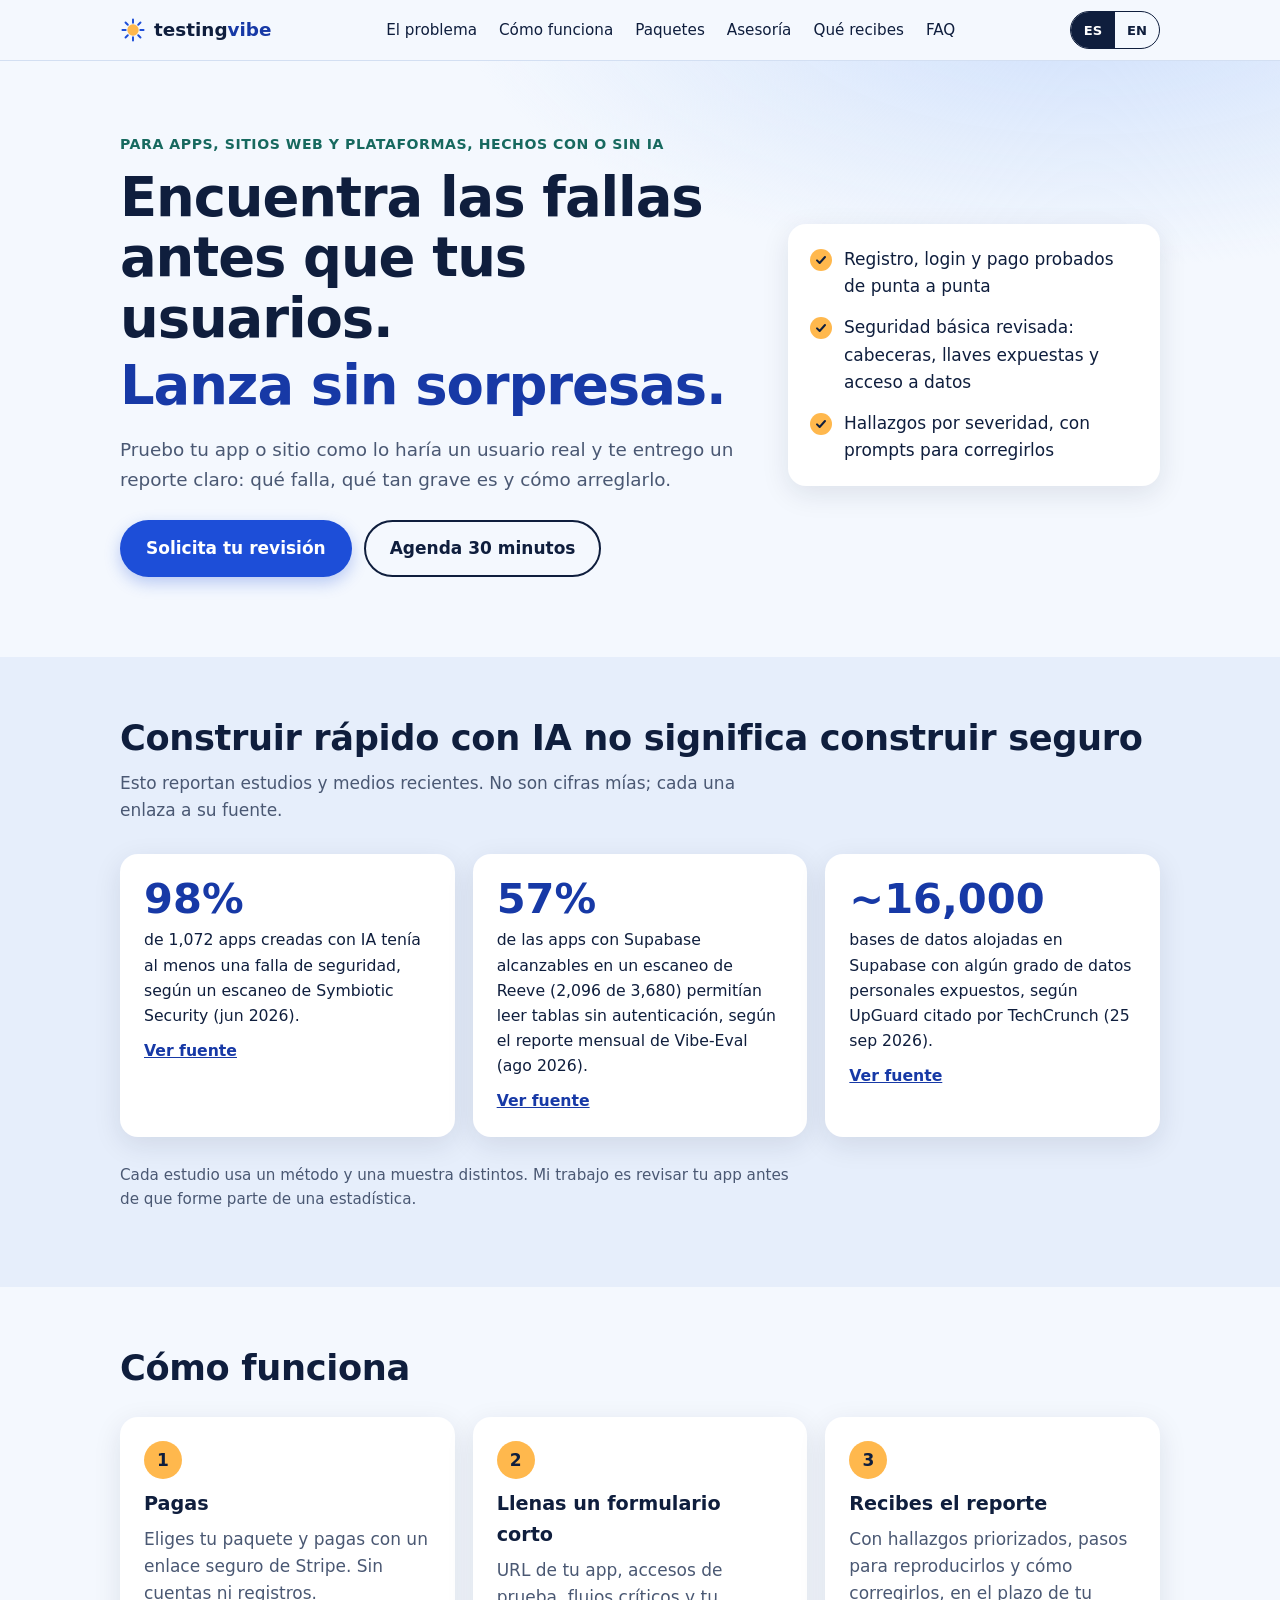
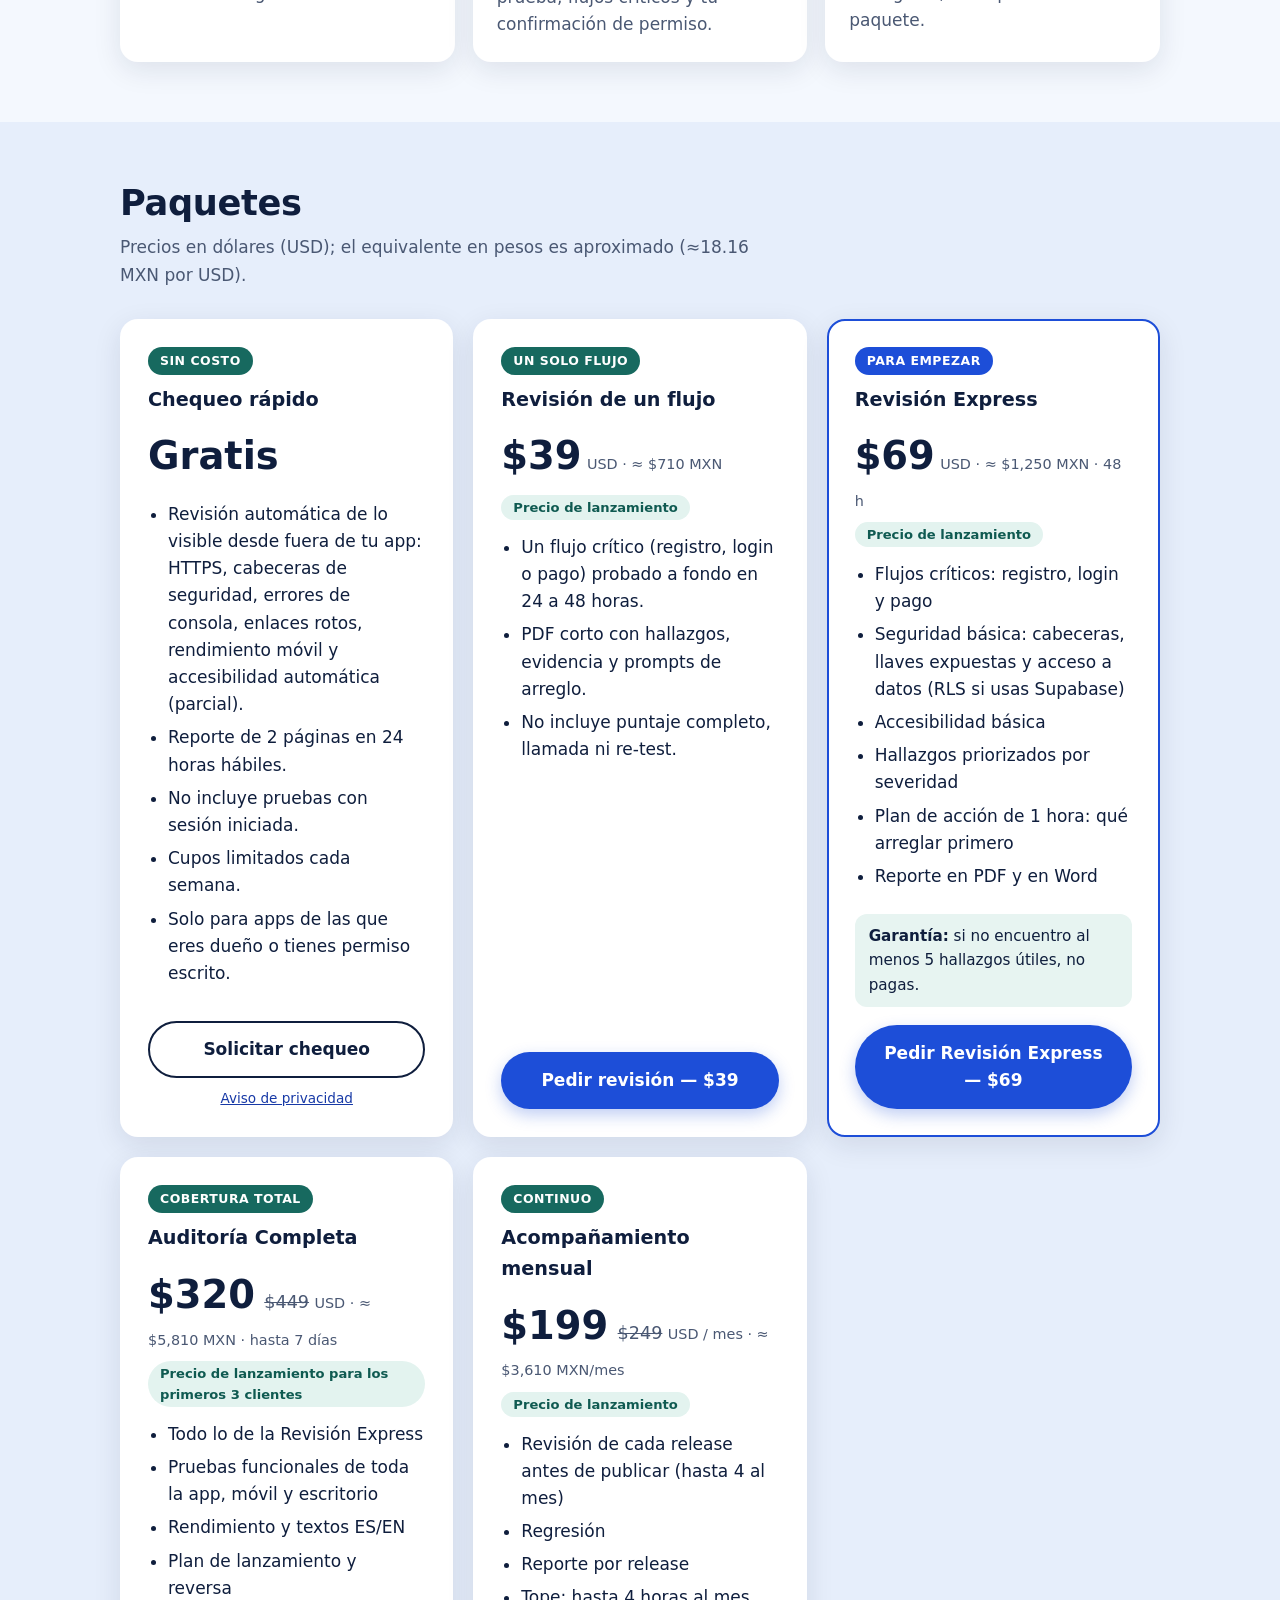
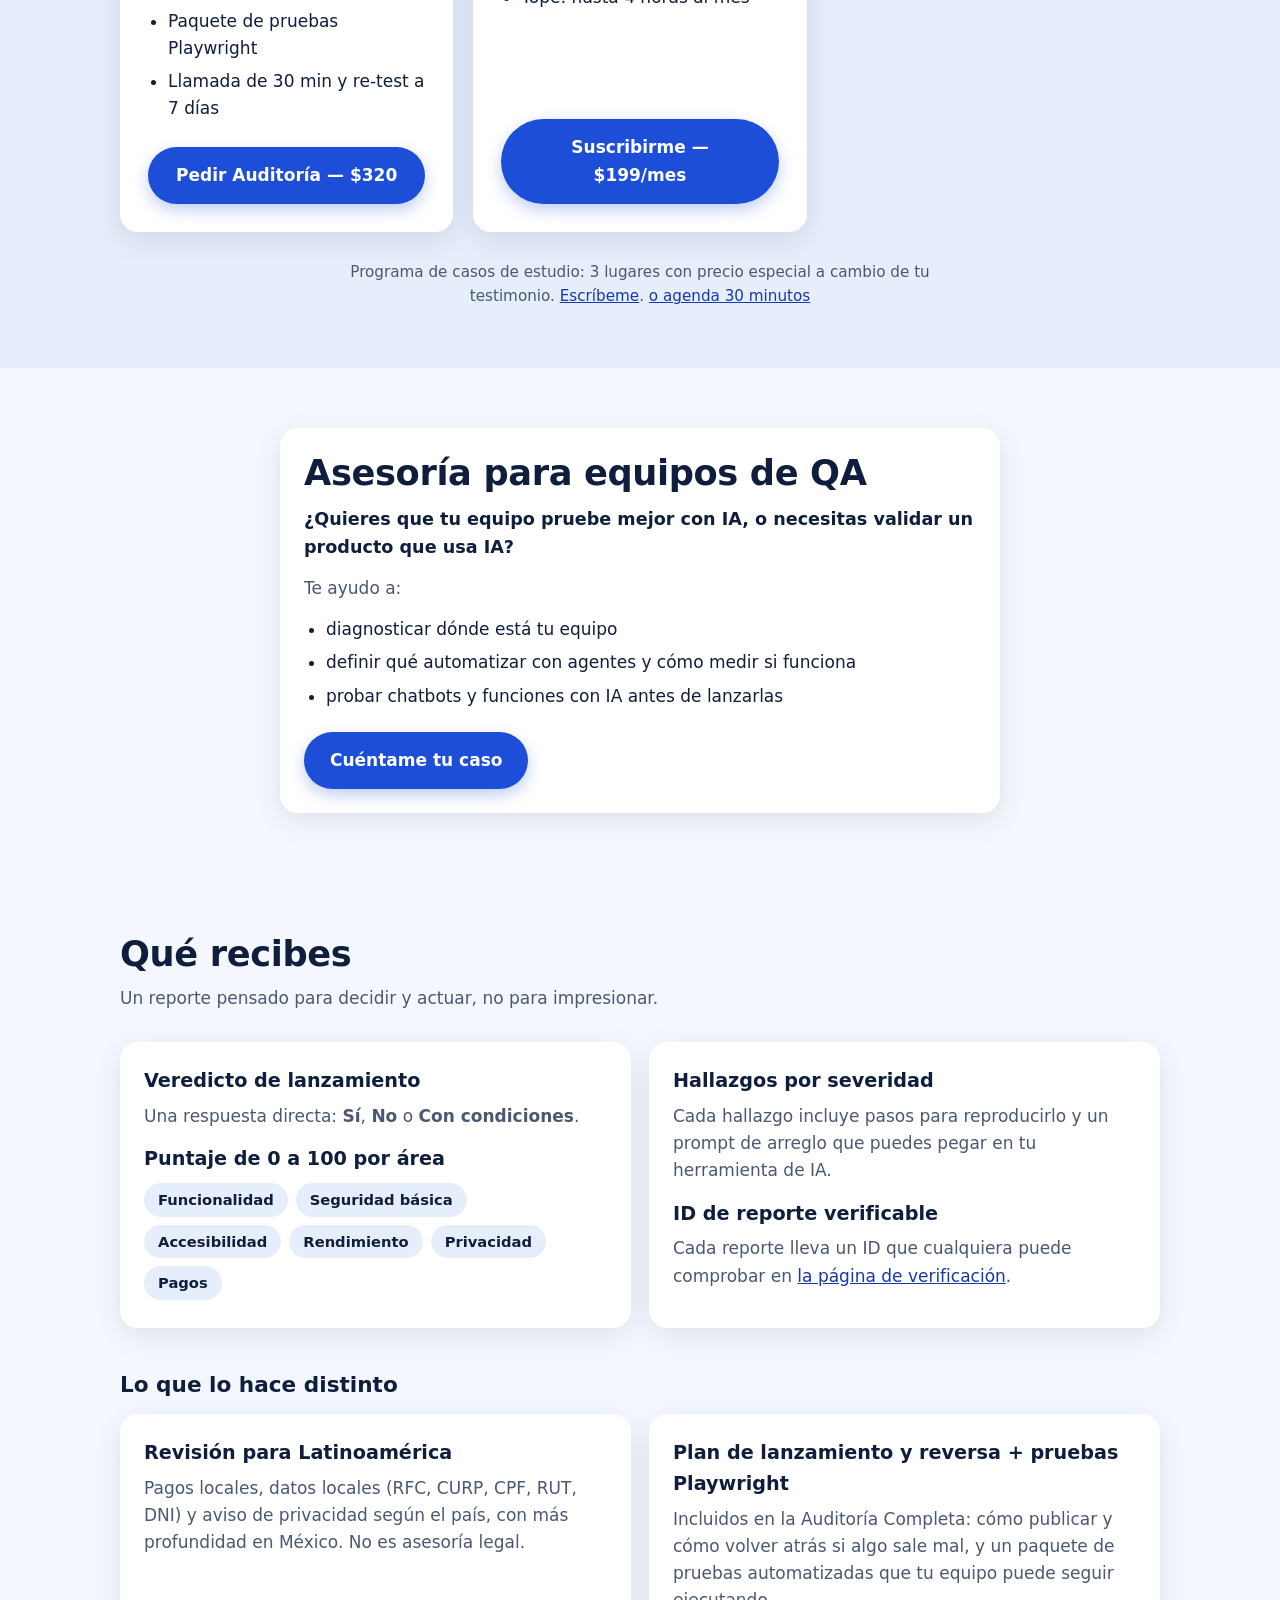
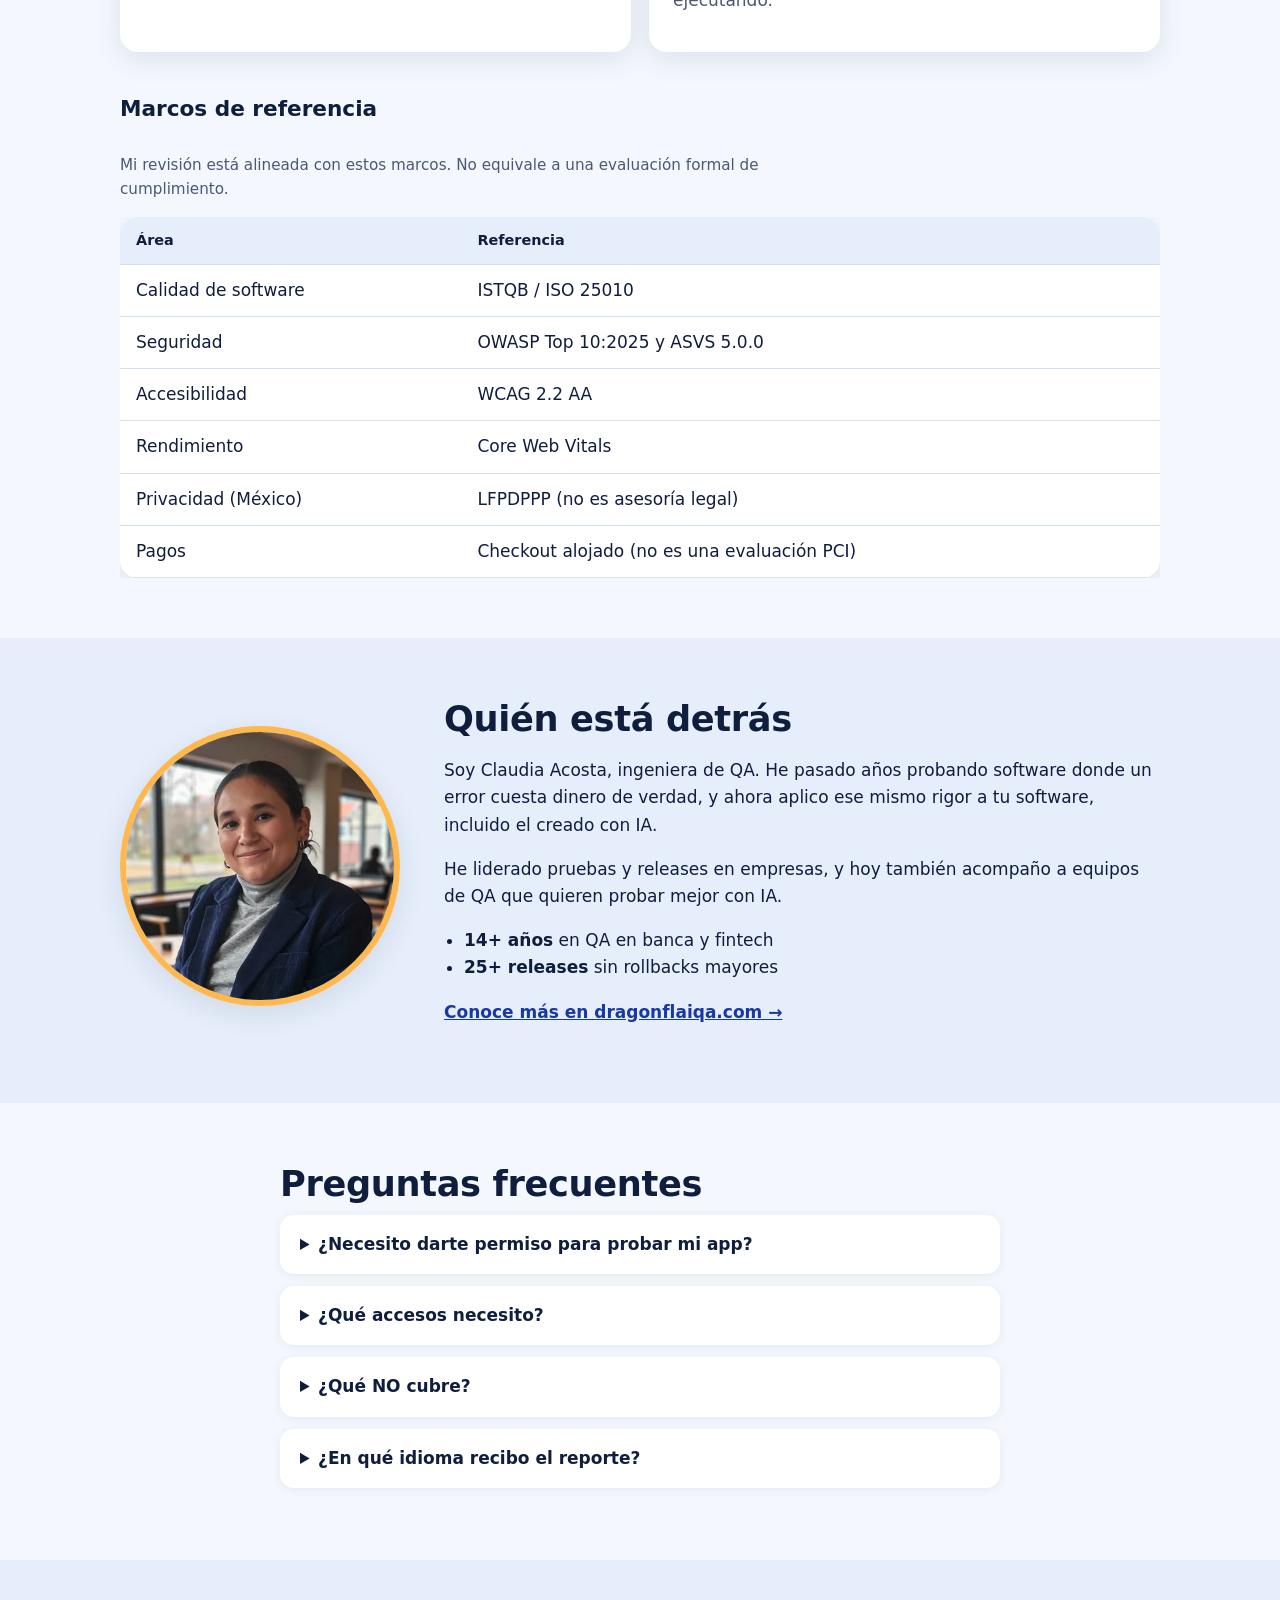
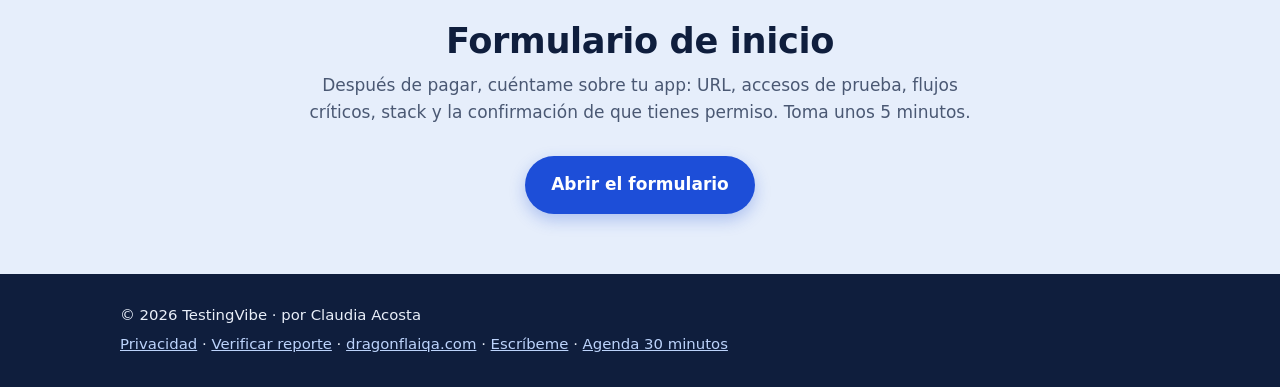
==== index.html @ 7bbcdf00 "Portada: nuevo título, segunda línea y descripción (ES/EN) Co-Authored-By: Claude Sonnet 5.5 <norepl" ====
<!doctype html>
<html lang="es">
<head>
<meta charset="utf-8">
<meta name="viewport" content="width=device-width, initial-scale=1">
<title data-i18n="meta.title">TestingVibe — QA con rigor bancario para tu software</title>
<meta name="description" content="Pruebas y aseguramiento de calidad para software moderno, con rigor de banca. Revisión de QA para apps, sitios web y plataformas, con o sin IA." data-i18n-attr="content:meta.desc">
<link rel="canonical" href="https://testingvibe.com/">
<meta name="theme-color" content="#f4f8fe">
<link rel="icon" href="/favicon.svg" type="image/svg+xml">

<meta property="og:type" content="website">
<meta property="og:site_name" content="TestingVibe">
<meta property="og:url" content="https://testingvibe.com/">
<meta property="og:title" content="TestingVibe — QA con rigor bancario para tu software" data-i18n-attr="content:meta.title">
<meta property="og:description" content="Pruebas y aseguramiento de calidad para software moderno, con rigor de banca. Lanza con confianza." data-i18n-attr="content:meta.ogdesc">
<meta property="og:image" content="https://testingvibe.com/img/og-image.png">
<meta property="og:image:width" content="1200">
<meta property="og:image:height" content="630">
<meta property="og:locale" content="es_MX">
<meta property="og:locale:alternate" content="en_US">
<meta name="twitter:card" content="summary_large_image">
<meta name="twitter:image" content="https://testingvibe.com/img/og-image.png">

<script type="application/ld+json">
{
  "@context": "https://schema.org",
  "@type": "ProfessionalService",
  "name": "TestingVibe",
  "url": "https://testingvibe.com/",
  "description": "Pruebas y aseguramiento de calidad para software moderno, con rigor de banca: revisión de apps, sitios web y plataformas, incluidas las creadas con IA (Lovable, Bolt, Cursor + Supabase), con flujos críticos, seguridad básica, accesibilidad, rendimiento y hallazgos priorizados, y asesoría para equipos de QA.",
  "image": "https://testingvibe.com/img/og-image.png",
  "areaServed": "Latin America",
  "availableLanguage": ["es", "en"],
  "priceRange": "$39-$320",
  "founder": {
    "@type": "Person",
    "name": "Claudia Acosta",
    "jobTitle": "QA Engineer",
    "url": "https://dragonflaiqa.com"
  },
  "email": "contacto@testingvibe.com",
  "sameAs": ["https://dragonflaiqa.com"]
}
</script>

<link rel="stylesheet" href="/css/styles.css">
<script src="/js/config.js"></script>
<script src="/js/links.js"></script>
</head>
<body>
<a class="skip" href="#main" data-i18n="a11y.skip">Saltar al contenido</a>

<header class="site-header">
  <div class="wrap bar">
    <a class="logo" href="/" aria-label="TestingVibe">
      <svg width="26" height="26" viewBox="0 0 32 32" aria-hidden="true"><circle cx="16" cy="16" r="7" fill="#ffb84d"/><g stroke="#1d4ed8" stroke-width="2.4" stroke-linecap="round"><path d="M16 3v4M16 25v4M3 16h4M25 16h4M6.8 6.8l2.8 2.8M22.4 22.4l2.8 2.8M25.2 6.8l-2.8 2.8M9.6 22.4l-2.8 2.8"/></g></svg>
      <span>testing<b>vibe</b></span>
    </a>
    <nav class="nav" aria-label="Principal" data-i18n-attr="aria-label:nav.label">
      <a href="#problema" data-i18n="nav.problem">El problema</a>
      <a href="#como" data-i18n="nav.how">Cómo funciona</a>
      <a href="#paquetes" data-i18n="nav.pricing">Paquetes</a>
      <a href="#asesoria" data-i18n="nav.advice">Asesoría</a>
      <a href="#recibes" data-i18n="nav.receive">Qué recibes</a>
      <a href="#faq" data-i18n="nav.faq">FAQ</a>
      <!-- BLOG: fuera de la publicación (ver _borradores/). Para volver: publicar artículos reales y restaurar este enlace.
      <a href="/blog/" class="flag flag-blog" data-i18n="nav.blog">Blog</a>
      -->
    </nav>
    <div class="lang" role="group" aria-label="Idioma" data-i18n-attr="aria-label:lang.label">
      <button type="button" data-lang="es" aria-pressed="true">ES</button>
      <button type="button" data-lang="en" aria-pressed="false">EN</button>
    </div>
  </div>
</header>

<main id="main">

<!-- 1. HERO -->
<section class="hero">
  <div class="wrap hero-grid">
    <div>
      <p class="eyebrow" data-i18n="hero.eyebrow">Para apps, sitios web y plataformas, hechos con o sin IA</p>
      <h1><span data-i18n="hero.h1a">Encuentra las fallas antes que tus usuarios.</span> <em data-i18n="hero.h1b">Lanza sin sorpresas.</em></h1>
      <p class="lead" data-i18n="hero.lead">Pruebo tu app o sitio como lo haría un usuario real y te entrego un reporte claro: qué falla, qué tan grave es y cómo arreglarlo.</p>
      <div class="cta-row">
        <a class="btn btn-primary" href="#paquetes" data-i18n="hero.cta1">Solicita tu revisión</a>
        <a class="btn btn-ghost" href="https://calendly.com/clauliz-acosta/30min" data-calendly rel="noopener" data-i18n="hero.cta2">Agenda 30 minutos</a>
      </div>
    </div>
    <ul class="hero-points" aria-label="Qué incluye" data-i18n-attr="aria-label:hero.pointsLabel">
      <li data-i18n="hero.p1">Registro, login y pago probados de punta a punta</li>
      <li data-i18n="hero.p2">Seguridad básica revisada: cabeceras, llaves expuestas y acceso a datos</li>
      <li data-i18n="hero.p3">Hallazgos por severidad, con prompts para corregirlos</li>
    </ul>
  </div>
</section>

<!-- 2. EL PROBLEMA -->
<section id="problema" class="section alt">
  <div class="wrap">
    <h2 data-i18n="problem.h2">Construir rápido con IA no significa construir seguro</h2>
    <p class="sub" data-i18n="problem.sub">Esto reportan estudios y medios recientes. No son cifras mías; cada una enlaza a su fuente.</p>
    <div class="stats">
      <figure class="stat">
        <p class="num">98%</p>
        <figcaption>
          <span data-i18n="problem.s1">de 1,072 apps creadas con IA tenía al menos una falla de seguridad, según un escaneo de Symbiotic Security (jun 2026).</span>
          <a href="https://www.symbioticsec.ai/blog/we-scanned-1-072-vibe-coded-apps-98-had-security-flaws" target="_blank" rel="noopener" data-i18n="problem.src">Ver fuente</a>
        </figcaption>
      </figure>
      <figure class="stat">
        <p class="num">57%</p>
        <figcaption>
          <span data-i18n="problem.s2">de las apps con Supabase alcanzables en un escaneo de Reeve (2,096 de 3,680) permitían leer tablas sin autenticación, según el reporte mensual de Vibe-Eval (ago 2026).</span>
          <a href="https://vibe-eval.com/updates/vibe-coding-security-monthly-aug-2026/" target="_blank" rel="noopener" data-i18n="problem.src">Ver fuente</a>
        </figcaption>
      </figure>
      <figure class="stat">
        <p class="num">~16,000</p>
        <figcaption>
          <span data-i18n="problem.s3">bases de datos alojadas en Supabase con algún grado de datos personales expuestos, según UpGuard citado por TechCrunch (25 sep 2026).</span>
          <a href="https://techcrunch.com/2026/09/25/some-supabase-customers-are-publicly-exposing-reams-of-peoples-data-to-the-web/" target="_blank" rel="noopener" data-i18n="problem.src">Ver fuente</a>
        </figcaption>
      </figure>
    </div>
    <p class="note" data-i18n="problem.note">Cada estudio usa un método y una muestra distintos. Mi trabajo es revisar tu app antes de que forme parte de una estadística.</p>
  </div>
</section>

<!-- 3. CÓMO FUNCIONA -->
<section id="como" class="section">
  <div class="wrap">
    <h2 data-i18n="how.h2">Cómo funciona</h2>
    <ol class="steps">
      <li><span class="n">1</span><h3 data-i18n="how.t1">Pagas</h3><p data-i18n="how.d1">Eliges tu paquete y pagas con un enlace seguro de Stripe. Sin cuentas ni registros.</p></li>
      <li><span class="n">2</span><h3 data-i18n="how.t2">Llenas un formulario corto</h3><p data-i18n="how.d2">URL de tu app, accesos de prueba, flujos críticos y tu confirmación de permiso.</p></li>
      <li><span class="n">3</span><h3 data-i18n="how.t3">Recibes el reporte</h3><p data-i18n="how.d3">Con hallazgos priorizados, pasos para reproducirlos y cómo corregirlos, en el plazo de tu paquete.</p></li>
    </ol>
  </div>
</section>

<!-- 4. PAQUETES -->
<section id="paquetes" class="section alt">
  <div class="wrap">
    <h2 data-i18n="pricing.h2">Paquetes</h2>
    <p class="sub" data-i18n="pricing.sub">Precios en dólares (USD); el equivalente en pesos es aproximado (≈18.16 MXN por USD). </p>
    <div class="cards">

      <article id="chequeo" class="card">
        <p class="badge muted" data-i18n="pricing.ch.badge">Sin costo</p>
        <h3 data-i18n="pricing.ch.name">Chequeo rápido</h3>
        <p class="price"><span data-i18n="pricing.free">Gratis</span></p>
        <ul>
          <li data-i18n="pricing.ch.l1">Revisión automática de lo visible desde fuera de tu app: HTTPS, cabeceras de seguridad, errores de consola, enlaces rotos, rendimiento móvil y accesibilidad automática (parcial).</li>
          <li data-i18n="pricing.ch.l2">Reporte de 2 páginas en 24 horas hábiles.</li>
          <li data-i18n="pricing.ch.l3">No incluye pruebas con sesión iniciada.</li>
          <li data-i18n="pricing.ch.l4">Cupos limitados cada semana.</li>
          <li data-i18n="pricing.ch.l5">Solo para apps de las que eres dueño o tienes permiso escrito.</li>
        </ul>
        <a class="btn btn-ghost" href="https://tally.so/r/xXeyyE" data-tally="chequeo" rel="noopener" data-i18n="pricing.ch.cta">Solicitar chequeo</a>
        <p class="fine"><a href="/privacidad.html" data-i18n="pricing.ch.priv">Aviso de privacidad</a></p>
      </article>

      <article id="flujo" class="card">
        <p class="badge muted" data-i18n="pricing.fl.badge">Un solo flujo</p>
        <h3 data-i18n="pricing.fl.name">Revisión de un flujo</h3>
        <p class="price"><span>$39</span> <small data-i18n="pricing.fl.unit">USD · ≈ $710 MXN</small></p>
        <p class="launch" data-i18n="pricing.launch">Precio de lanzamiento</p>
        <ul>
          <li data-i18n="pricing.fl.l1">Un flujo crítico (registro, login o pago) probado a fondo en 24 a 48 horas.</li>
          <li data-i18n="pricing.fl.l2">PDF corto con hallazgos, evidencia y prompts de arreglo.</li>
          <li data-i18n="pricing.fl.l3">No incluye puntaje completo, llamada ni re-test.</li>
        </ul>
        <a class="btn btn-primary" href="mailto:contacto@testingvibe.com" data-pay="flujo" data-i18n="pricing.fl.cta">Pedir revisión — $39</a>
      </article>

      <article id="express" class="card featured">
        <p class="badge" data-i18n="pricing.ex.badge">Para empezar</p>
        <h3 data-i18n="pricing.ex.name">Revisión Express</h3>
        <p class="price"><span>$69</span> <small data-i18n="pricing.ex.unit">USD · ≈ $1,250 MXN · 48 h</small></p>
        <p class="launch" data-i18n="pricing.launch">Precio de lanzamiento</p>
        <ul>
          <li data-i18n="pricing.ex.l1">Flujos críticos: registro, login y pago</li>
          <li data-i18n="pricing.ex.l2">Seguridad básica: cabeceras, llaves expuestas y acceso a datos (RLS si usas Supabase)</li>
          <li data-i18n="pricing.ex.l3">Accesibilidad básica</li>
          <li data-i18n="pricing.ex.l4">Hallazgos priorizados por severidad</li>
          <li data-i18n="pricing.ex.l5">Plan de acción de 1 hora: qué arreglar primero</li>
          <li data-i18n="pricing.ex.l6">Reporte en PDF y en Word</li>
        </ul>
        <p class="guarantee" data-i18n="pricing.ex.guar"><strong>Garantía:</strong> si no encuentro al menos 5 hallazgos útiles, no pagas.</p>
        <a class="btn btn-primary" href="mailto:contacto@testingvibe.com" data-pay="express" data-i18n="pricing.ex.cta">Pedir Revisión Express — $69</a>
      </article>

      <article id="auditoria" class="card">
        <p class="badge muted" data-i18n="pricing.au.badge">Cobertura total</p>
        <h3 data-i18n="pricing.au.name">Auditoría Completa</h3>
        <p class="price"><span>$320</span> <s>$449</s> <small data-i18n="pricing.au.unit">USD · ≈ $5,810 MXN · hasta 7 días</small></p>
        <p class="launch" data-i18n="pricing.au.launch">Precio de lanzamiento para los primeros 3 clientes</p>
        <ul>
          <li data-i18n="pricing.au.l1">Todo lo de la Revisión Express</li>
          <li data-i18n="pricing.au.l2">Pruebas funcionales de toda la app, móvil y escritorio</li>
          <li data-i18n="pricing.au.l3">Rendimiento y textos ES/EN</li>
          <li data-i18n="pricing.au.l4">Plan de lanzamiento y reversa</li>
          <li data-i18n="pricing.au.l5">Paquete de pruebas Playwright</li>
          <li data-i18n="pricing.au.l6">Llamada de 30 min y re-test a 7 días</li>
        </ul>
        <a class="btn btn-primary" href="mailto:contacto@testingvibe.com" data-pay="auditoria" data-i18n="pricing.au.cta">Pedir Auditoría — $320</a>
      </article>

      <article id="mensual" class="card">
        <p class="badge muted" data-i18n="pricing.me.badge">Continuo</p>
        <h3 data-i18n="pricing.me.name">Acompañamiento mensual</h3>
        <p class="price"><span>$199</span> <s>$249</s> <small data-i18n="pricing.me.unit">USD / mes · ≈ $3,610 MXN/mes</small></p>
        <p class="launch" data-i18n="pricing.launch">Precio de lanzamiento</p>
        <ul>
          <li data-i18n="pricing.me.l1">Revisión de cada release antes de publicar (hasta 4 al mes)</li>
          <li data-i18n="pricing.me.l2">Regresión</li>
          <li data-i18n="pricing.me.l3">Reporte por release</li>
          <li data-i18n="pricing.me.l4">Tope: hasta 4 horas al mes</li>
        </ul>
        <a class="btn btn-primary" href="mailto:contacto@testingvibe.com" data-pay="mensual" data-i18n="pricing.me.cta">Suscribirme — $199/mes</a>
      </article>

      <!-- CHECKLIST $19: OCULTO hasta que exista el PDF y su contenido real (no se puede comprar mientras tanto).
           Para activarlo: escribir la lista del contenido, quitar este comentario y poner SHOW_CHECKLIST en true (js/config.js).
      <article id="checklist" class="card flag flag-checklist">
        <p class="badge muted" data-i18n="pricing.ck.badge">Hazlo tú</p>
        <h3 data-i18n="pricing.ck.name">Checklist pre-lanzamiento</h3>
        <p class="price"><span>$19</span> <small data-i18n="pricing.ck.unit">USD · ≈ $350 MXN</small></p>
        <ul>
          <li>[PENDIENTE: formato y contenido del checklist]</li>
        </ul>
        <a class="btn btn-primary" href="mailto:contacto@testingvibe.com" data-pay="checklist" data-i18n="pricing.ck.cta">Comprar checklist — $19</a>
      </article>
      -->

    </div>
    <p class="cases"><span data-i18n="pricing.cases">Programa de casos de estudio: 3 lugares con precio especial a cambio de tu testimonio.</span> <a href="mailto:contacto@testingvibe.com" data-mail data-i18n="pricing.casesMail">Escríbeme</a>. <a class="alt" href="https://calendly.com/clauliz-acosta/30min" data-calendly rel="noopener" data-i18n="pricing.casesCal">o agenda 30 minutos</a></p>
    <p class="sample flag flag-sample">
      <a class="btn btn-ghost" href="/muestra.pdf" data-sample target="_blank" rel="noopener" data-i18n="pricing.sample">Descargar reporte de muestra (PDF)</a>
    </p>
  </div>
</section>

<!-- ASESORÍA PARA EQUIPOS (sin precios ni paquetes: el botón lleva a la agenda de 30 minutos) -->
<section id="asesoria" class="section">
  <div class="wrap narrow">
    <div class="panel advisory">
      <h2 data-i18n="adv.h2">Asesoría para equipos de QA</h2>
      <p class="adv-lead" data-i18n="adv.lead">¿Quieres que tu equipo pruebe mejor con IA, o necesitas validar un producto que usa IA?</p>
      <p data-i18n="adv.p">Te ayudo a:</p>
      <ul class="advisory-list">
        <li data-i18n="adv.l1">diagnosticar dónde está tu equipo</li>
        <li data-i18n="adv.l2">definir qué automatizar con agentes y cómo medir si funciona</li>
        <li data-i18n="adv.l3">probar chatbots y funciones con IA antes de lanzarlas</li>
      </ul>
      <a class="btn btn-primary" href="https://calendly.com/clauliz-acosta/30min" data-calendly rel="noopener" data-i18n="adv.cta">Cuéntame tu caso</a>
    </div>
  </div>
</section>

<!-- 5. QUÉ RECIBES -->
<section id="recibes" class="section">
  <div class="wrap">
    <h2 data-i18n="rec.h2">Qué recibes</h2>
    <p class="sub" data-i18n="rec.sub">Un reporte pensado para decidir y actuar, no para impresionar.</p>
    <div class="grid2">
      <div class="panel">
        <h3 data-i18n="rec.verdict.h">Veredicto de lanzamiento</h3>
        <p data-i18n="rec.verdict.p">Una respuesta directa: <strong>Sí</strong>, <strong>No</strong> o <strong>Con condiciones</strong>.</p>
        <h3 data-i18n="rec.score.h">Puntaje de 0 a 100 por área</h3>
        <ul class="chips">
          <li data-i18n="rec.a1">Funcionalidad</li>
          <li data-i18n="rec.a2">Seguridad básica</li>
          <li data-i18n="rec.a3">Accesibilidad</li>
          <li data-i18n="rec.a4">Rendimiento</li>
          <li data-i18n="rec.a5">Privacidad</li>
          <li data-i18n="rec.a6">Pagos</li>
        </ul>
      </div>
      <div class="panel">
        <h3 data-i18n="rec.find.h">Hallazgos por severidad</h3>
        <p data-i18n="rec.find.p">Cada hallazgo incluye pasos para reproducirlo y un prompt de arreglo que puedes pegar en tu herramienta de IA.</p>
        <h3 data-i18n="rec.id.h">ID de reporte verificable</h3>
        <p><span data-i18n="rec.id.p">Cada reporte lleva un ID que cualquiera puede comprobar en</span> <a href="/verificar.html" data-i18n="rec.id.link">la página de verificación</a>.</p>
      </div>
    </div>

    <h3 class="sect-h" data-i18n="rec.diff.h">Lo que lo hace distinto</h3>
    <div class="grid2">
      <div class="panel">
        <h3 data-i18n="rec.la.h">Revisión para Latinoamérica</h3>
        <p data-i18n="rec.la.p">Pagos locales, datos locales (RFC, CURP, CPF, RUT, DNI) y aviso de privacidad según el país, con más profundidad en México. No es asesoría legal.</p>
      </div>
      <div class="panel">
        <h3 data-i18n="rec.plan.h">Plan de lanzamiento y reversa + pruebas Playwright</h3>
        <p data-i18n="rec.plan.p">Incluidos en la Auditoría Completa: cómo publicar y cómo volver atrás si algo sale mal, y un paquete de pruebas automatizadas que tu equipo puede seguir ejecutando.</p>
      </div>
      <!-- SELLO VERIFICABLE: OCULTO hasta tener la descripción real y 3 clientes. Para activarlo: escribir la descripción,
           quitar este comentario y poner SHOW_SEAL en true (js/config.js).
      <div class="panel flag flag-seal">
        <h3 data-i18n="rec.seal.h">Sello verificable</h3>
        <p data-i18n="rec.seal.p">[PENDIENTE: descripción del sello]</p>
      </div>
      -->
    </div>

    <h3 class="sect-h" data-i18n="rec.fw.h">Marcos de referencia</h3>
    <p class="note" data-i18n="rec.fw.p">Mi revisión está alineada con estos marcos. No equivale a una evaluación formal de cumplimiento.</p>
    <div class="table-wrap">
      <table class="fw">
        <thead><tr><th data-i18n="rec.fw.c1">Área</th><th data-i18n="rec.fw.c2">Referencia</th></tr></thead>
        <tbody>
          <tr><td data-i18n="rec.fw.r1a">Calidad de software</td><td>ISTQB / ISO 25010</td></tr>
          <tr><td data-i18n="rec.fw.r2a">Seguridad</td><td data-i18n="rec.fw.r2b">OWASP Top 10:2025 y ASVS 5.0.0</td></tr>
          <tr><td data-i18n="rec.fw.r3a">Accesibilidad</td><td>WCAG 2.2 AA</td></tr>
          <tr><td data-i18n="rec.fw.r4a">Rendimiento</td><td>Core Web Vitals</td></tr>
          <tr><td data-i18n="rec.fw.r5a">Privacidad (México)</td><td data-i18n="rec.fw.r5b">LFPDPPP (no es asesoría legal)</td></tr>
          <tr><td data-i18n="rec.fw.r6a">Pagos</td><td data-i18n="rec.fw.r6b">Checkout alojado (no es una evaluación PCI)</td></tr>
        </tbody>
      </table>
    </div>
  </div>
</section>

<!-- TESTIMONIOS: OCULTOS hasta tener testimonios reales (con permiso de quien los da). Para activarlos: poner los textos reales,
     quitar este comentario y poner SHOW_TESTIMONIALS en true (js/config.js).
<section id="testimonios" class="section flag flag-testimonials">
  <div class="wrap">
    <h2 data-i18n="testi.h2">Lo que dicen quienes ya lanzaron</h2>
    <div class="cards">
      <blockquote class="card">[PENDIENTE: testimonio 1 — nombre, rol, app]</blockquote>
      <blockquote class="card">[PENDIENTE: testimonio 2 — nombre, rol, app]</blockquote>
      <blockquote class="card">[PENDIENTE: testimonio 3 — nombre, rol, app]</blockquote>
    </div>
  </div>
</section>
-->

<!-- 7. QUIÉN ESTÁ DETRÁS -->
<section id="quien" class="section alt">
  <div class="wrap about">
    <picture>
      <source type="image/webp" srcset="/img/claudia-acosta-400.webp 400w, /img/claudia-acosta-800.webp 800w" sizes="(min-width:760px) 280px, 200px">
      <img src="/img/claudia-acosta-800.jpg" alt="Claudia Acosta" width="800" height="800" loading="lazy" decoding="async" data-i18n-attr="alt:about.alt">
    </picture>
    <div>
      <h2 data-i18n="about.h2">Quién está detrás</h2>
      <p data-i18n="about.p1">Soy Claudia Acosta, ingeniera de QA. He pasado años probando software donde un error cuesta dinero de verdad, y ahora aplico ese mismo rigor a tu software, incluido el creado con IA.</p>
      <p data-i18n="about.p2">He liderado pruebas y releases en empresas, y hoy también acompaño a equipos de QA que quieren probar mejor con IA.</p>
      <ul class="facts">
        <li data-i18n="about.f1"><strong>14+ años</strong> en QA en banca y fintech</li>
        <li data-i18n="about.f2"><strong>25+ releases</strong> sin rollbacks mayores</li>
      </ul>
      <p><a class="link" href="https://dragonflaiqa.com" target="_blank" rel="noopener" data-i18n="about.link">Conoce más en dragonflaiqa.com →</a></p>
    </div>
  </div>
</section>

<!-- 8. FAQ -->
<section id="faq" class="section">
  <div class="wrap narrow">
    <h2 data-i18n="faq.h2">Preguntas frecuentes</h2>
    <details>
      <summary data-i18n="faq.q1">¿Necesito darte permiso para probar mi app?</summary>
      <p data-i18n="faq.a1">Sí. Solo reviso apps con autorización escrita de su dueño. En el formulario confirmas que la tienes, y si la app es de un tercero (por ejemplo, de tu cliente), te pediré su autorización por escrito.</p>
    </details>
    <details>
      <summary data-i18n="faq.q2">¿Qué accesos necesito?</summary>
      <p data-i18n="faq.a2">La URL de tu app y cuentas de prueba (idealmente una por cada rol). No necesito tu código ni contraseñas reales de producción: usa cuentas de prueba, nunca datos de clientes reales.</p>
    </details>
    <details>
      <summary data-i18n="faq.q3">¿Qué NO cubre?</summary>
      <p data-i18n="faq.a3">No es un pentest ni un dictamen formal de seguridad o cumplimiento, y no garantiza la ausencia de fallas. Es una revisión de QA enfocada en los fallos más comunes de apps y sitios web, incluidas las creadas con IA; reduce el riesgo, no lo elimina. Tampoco es asesoría legal.</p>
    </details>
    <details>
      <summary data-i18n="faq.q4">¿En qué idioma recibo el reporte?</summary>
      <p data-i18n="faq.a4">En español o en inglés, el que prefieras. Lo indicas en el formulario.</p>
    </details>
  </div>
</section>

<!-- 9. INTAKE -->
<section id="intake" class="section alt">
  <div class="wrap narrow center">
    <h2 data-i18n="intake.h2">Formulario de inicio</h2>
    <p class="sub" data-i18n="intake.sub">Después de pagar, cuéntame sobre tu app: URL, accesos de prueba, flujos críticos, stack y la confirmación de que tienes permiso. Toma unos 5 minutos.</p>
    <a class="btn btn-primary" href="https://tally.so/r/ob429x" data-tally="intake" target="_blank" rel="noopener" data-i18n="intake.cta">Abrir el formulario</a>
  </div>
</section>

</main>

<footer class="site-footer">
  <div class="wrap foot">
    <p>© <span id="year">2026</span> TestingVibe · <span data-i18n="foot.by">por Claudia Acosta</span></p>
    <p><a href="/privacidad.html" data-i18n="foot.privacy">Privacidad</a> · <a href="/verificar.html" data-i18n="foot.verify">Verificar reporte</a> · <a href="https://dragonflaiqa.com" target="_blank" rel="noopener">dragonflaiqa.com</a> · <a href="mailto:contacto@testingvibe.com" data-mail data-i18n="foot.contact">Escríbeme</a> · <a href="https://calendly.com/clauliz-acosta/30min" data-calendly rel="noopener" data-i18n="hero.cta2">Agenda 30 minutos</a></p>
  </div>
</footer>

<script src="/js/i18n.js" defer></script>
<script src="/js/main.js" defer></script>
</body>
</html>
---- css/styles.css ----
:root{
  --bg:#f4f8fe; --bg-alt:#e6eefb; --surface:#ffffff; --ink:#0f1e3d; --muted:#4a5873;
  --accent:#1d4ed8; --accent-dark:#1739a6; --sun:#ffb84d; --teal:#17695f; --line:#d3dff2;
  --radius:18px; --shadow:0 8px 28px rgba(15,30,61,.10);
  --font:ui-rounded,"SF Pro Rounded","Segoe UI",system-ui,-apple-system,Roboto,"Helvetica Neue",Arial,sans-serif;
}
*{box-sizing:border-box}
html{scroll-behavior:smooth;scroll-padding-top:72px}
body{margin:0;background:var(--bg);color:var(--ink);font-family:var(--font);font-size:17px;line-height:1.6;-webkit-text-size-adjust:100%}
img{max-width:100%;height:auto}
a{color:var(--accent-dark)}
.wrap{width:100%;max-width:1080px;margin:0 auto;padding:0 20px}
.narrow{max-width:760px}
.skip{position:absolute;left:-999px;top:8px;background:var(--ink);color:#fff;padding:8px 14px;border-radius:8px;z-index:100}
.skip:focus{left:8px}
:focus-visible{outline:3px solid var(--teal);outline-offset:3px;border-radius:6px}

/* flags: ocultas por defecto, se muestran con clases puestas por config.js */
.flag{display:none!important}
.f-blog .flag-blog,.f-sample .flag-sample,.f-testimonials .flag-testimonials,.f-seal .flag-seal{display:revert!important}
.f-checklist .flag-checklist{display:flex!important}

/* header */
.site-header{position:sticky;top:0;z-index:20;background:rgba(244,248,254,.94);backdrop-filter:blur(8px);border-bottom:1px solid var(--line)}
.bar{display:flex;align-items:center;justify-content:space-between;gap:12px;min-height:60px}
.logo{display:flex;align-items:center;gap:8px;text-decoration:none;color:var(--ink);font-weight:600;font-size:1.15rem}
.logo b{color:var(--accent-dark)}
.nav{display:none;gap:22px}
.nav a{color:var(--ink);text-decoration:none;font-size:.95rem}
.nav a:hover{color:var(--accent-dark)}
.lang{display:flex;border:1.5px solid var(--ink);border-radius:999px;overflow:hidden}
.lang button{font:inherit;font-size:.82rem;font-weight:600;border:0;background:transparent;color:var(--ink);padding:6px 12px;min-width:44px;min-height:36px;cursor:pointer}
.lang button[aria-pressed="true"]{background:var(--ink);color:#fff}
@media(min-width:760px){.nav{display:flex}}

/* buttons */
.btn{display:inline-flex;align-items:center;justify-content:center;font:inherit;font-weight:600;text-decoration:none;text-align:center;padding:13px 24px;min-height:48px;border-radius:999px;border:2px solid transparent;cursor:pointer;transition:transform .15s,background .15s}
.btn:hover{transform:translateY(-1px)}
.btn-primary{background:var(--accent);color:#fff;box-shadow:0 6px 16px rgba(29,78,216,.28)}
.btn-primary:hover{background:var(--accent-dark)}
.btn-ghost{background:transparent;color:var(--ink);border-color:var(--ink)}
.btn-ghost:hover{background:var(--ink);color:#fff}
.link{font-weight:600}

/* hero */
.hero{padding:44px 0 52px;background:radial-gradient(900px 380px at 85% -10%,#cfe0fb 0,transparent 70%),var(--bg)}
.hero-grid{display:grid;gap:32px}
.eyebrow{margin:0 0 12px;font-size:.88rem;font-weight:600;letter-spacing:.04em;color:var(--teal);text-transform:uppercase}
h1{font-size:clamp(2rem,6.4vw,3.4rem);line-height:1.12;margin:0 0 18px;letter-spacing:-.02em}
h1 em{display:block;font-style:normal;color:var(--accent-dark);margin-top:6px}
.lead{font-size:1.15rem;color:var(--muted);max-width:56ch;margin:0 0 26px}
.cta-row{display:flex;flex-wrap:wrap;gap:12px}
.hero-points{list-style:none;margin:0;padding:22px;background:var(--surface);border-radius:var(--radius);box-shadow:var(--shadow);display:grid;gap:14px;align-self:center}
.hero-points li{padding-left:34px;position:relative}
.hero-points li::before{content:"";position:absolute;left:0;top:3px;width:22px;height:22px;border-radius:50%;background:var(--sun) url("data:image/svg+xml,%3Csvg xmlns='http://www.w3.org/2000/svg' viewBox='0 0 24 24'%3E%3Cpath d='M6 12.5l4 4 8-9' fill='none' stroke='%230f1e3d' stroke-width='3' stroke-linecap='round' stroke-linejoin='round'/%3E%3C/svg%3E") center/16px no-repeat}
@media(min-width:860px){.hero{padding:72px 0 80px}.hero-grid{grid-template-columns:1.25fr .75fr;gap:48px}}

/* sections */
.section{padding:60px 0}
.section.alt{background:var(--bg-alt)}
h2{font-size:clamp(1.55rem,4.4vw,2.2rem);line-height:1.2;margin:0 0 10px;letter-spacing:-.01em}
h3{margin:0 0 6px;font-size:1.2rem}
.sub{color:var(--muted);margin:0 0 30px;max-width:62ch}
.note{color:var(--muted);font-size:.95rem;margin-top:26px;max-width:70ch}

.stats{display:grid;gap:18px}
.stat{margin:0;background:var(--surface);border-radius:var(--radius);padding:24px;box-shadow:var(--shadow)}
.num{margin:0 0 8px;font-size:2.6rem;font-weight:700;line-height:1;color:var(--accent-dark)}
.stat figcaption{color:var(--ink);font-size:.98rem}
.stat figcaption a{display:block;margin-top:10px;font-weight:600}
@media(min-width:820px){.stats{grid-template-columns:repeat(3,1fr)}}

.steps{list-style:none;margin:28px 0 0;padding:0;display:grid;gap:18px}
.steps li{background:var(--surface);border-radius:var(--radius);padding:24px;box-shadow:var(--shadow)}
.steps p{margin:0;color:var(--muted)}
.n{display:inline-grid;place-items:center;width:38px;height:38px;border-radius:50%;background:var(--sun);font-weight:700;margin-bottom:10px}
@media(min-width:820px){.steps{grid-template-columns:repeat(3,1fr)}}

.cards{display:grid;gap:20px}
.card{background:var(--surface);border:2px solid transparent;border-radius:var(--radius);padding:26px;box-shadow:var(--shadow);display:flex;flex-direction:column;margin:0}
.card.featured{border-color:var(--accent)}
.card ul{margin:14px 0 18px;padding-left:20px;flex:1}
.card li{margin-bottom:6px}
.badge{align-self:flex-start;margin:0 0 10px;background:var(--accent);color:#fff;font-size:.78rem;font-weight:700;padding:4px 12px;border-radius:999px;text-transform:uppercase;letter-spacing:.04em}
.badge.muted{background:var(--teal)}
.price{margin:4px 0 0}
.price span{font-size:2.4rem;font-weight:700}
.price small{color:var(--muted);font-size:.9rem}
.guarantee{background:#e7f4f1;border-radius:12px;padding:10px 14px;font-size:.95rem;margin:0 0 18px}
.launch{margin:16px 0 4px;font-size:.93rem;color:var(--muted)}
.card .link{text-align:center}
.sample{text-align:center;margin-top:30px}
blockquote.card{font-style:italic}
@media(min-width:900px){.cards{grid-template-columns:repeat(3,1fr)}}

.about{display:grid;gap:26px;align-items:center}
.about img{width:200px;height:200px;object-fit:cover;border-radius:50%;border:6px solid var(--sun);box-shadow:var(--shadow)}
.facts{padding-left:20px}
@media(min-width:760px){.about{grid-template-columns:280px 1fr;gap:44px}.about img{width:280px;height:280px}}

details{background:var(--surface);border-radius:14px;margin-bottom:12px;padding:0 20px;box-shadow:0 2px 10px rgba(15,30,61,.07)}
summary{cursor:pointer;font-weight:600;padding:16px 0;min-height:48px}
details p{margin:0 0 16px;color:var(--muted)}

.form{display:grid;gap:16px;margin-top:8px}
.form label{display:grid;gap:6px;font-weight:600;font-size:.95rem}
.form input,.form textarea,.form select{font:inherit;font-weight:400;padding:12px 14px;border:1.5px solid #b4c4de;border-radius:12px;background:#fff;color:var(--ink);width:100%}
.form .check{display:flex;gap:12px;align-items:flex-start;font-weight:400}
.form .check input{width:22px;height:22px;margin-top:3px;flex:none}
.hp{position:absolute;left:-9999px;height:0;opacity:0}
.status{margin:0;font-weight:600;min-height:1.5em}
.status.ok{color:var(--teal)}
.status.err{color:var(--accent-dark)}

.site-footer{background:var(--ink);color:#e9eff9;padding:30px 0;font-size:.93rem}
.site-footer a{color:#bcd3fb}
.foot{display:grid;gap:6px}
.foot p{margin:0}

/* páginas de texto (términos, blog) */
.page{padding:44px 0 70px}
.page h1{font-size:clamp(1.8rem,5vw,2.6rem)}
.page h2{margin-top:34px;font-size:1.4rem}
.prose{max-width:720px}
.prose p,.prose li{color:#1f2f52}
.byline{color:var(--muted);font-size:.95rem}
.post-list{list-style:none;padding:0;display:grid;gap:16px}
.post-list li{background:var(--surface);border-radius:var(--radius);padding:22px;box-shadow:var(--shadow)}
.post-list h2{margin:0 0 4px;font-size:1.25rem}
.todo{background:#fff3cd;border-radius:6px;padding:0 6px}

@media(prefers-reduced-motion:reduce){*{scroll-behavior:auto!important;transition:none!important}}

/* v2 */
.price s{color:var(--muted);font-size:1.1rem;margin-left:4px}
.card .btn-ghost{margin-top:auto}
.card .launch{margin:8px 0 0}
.todo{background:#fff3cd;border-radius:6px;padding:0 6px;color:#5c4400}
.grid2{display:grid;gap:18px;margin-bottom:8px}
.launch{display:inline-block;align-self:flex-start;margin:-4px 0 12px;padding:2px 12px;border-radius:999px;background:#e3f3ef;color:#0f5a51;font-size:.82rem;font-weight:700}
.advisory h2{margin-top:0}
.advisory .adv-lead{font-size:1.1rem;color:var(--ink);font-weight:600}
.advisory-list{margin:0 0 22px;padding-left:22px}
.advisory-list li{margin-bottom:6px}
.panel{background:var(--surface);border-radius:var(--radius);padding:24px;box-shadow:var(--shadow)}
.panel p{color:var(--muted);margin:0 0 14px}
.sect-h{margin:40px 0 12px;font-size:1.35rem}
.chips{list-style:none;margin:8px 0 0;padding:0;display:flex;flex-wrap:wrap;gap:8px}
.chips li{background:var(--bg-alt);border-radius:999px;padding:5px 14px;font-size:.92rem;font-weight:600}
.table-wrap{overflow-x:auto}
.fw{width:100%;border-collapse:collapse;background:var(--surface);border-radius:var(--radius);overflow:hidden;box-shadow:var(--shadow)}
.fw th,.fw td{text-align:left;padding:12px 16px;border-bottom:1px solid var(--line)}
.fw th{background:var(--bg-alt);font-size:.9rem}
.center{text-align:center}
.center .sub{margin-left:auto;margin-right:auto}
.result{margin:18px 0;padding:0}
.result.ok,.result.err{padding:16px 20px;border-radius:14px;font-weight:600}
.result.ok{background:#e7f4f1}
.result.err{background:#fde8e2;color:#b2341a}
.result dl{margin:8px 0 0;display:grid;grid-template-columns:auto 1fr;gap:4px 16px;font-weight:400}
.result dt{font-weight:600}.result dd{margin:0}
@media(min-width:820px){.grid2{grid-template-columns:repeat(2,1fr)}}

.cases{margin:28px auto 0;max-width:62ch;text-align:center;font-size:.95rem;color:var(--muted)}
.cases .alt{font-weight:400}
.fine{margin:10px 0 0;font-size:.85rem;text-align:center}
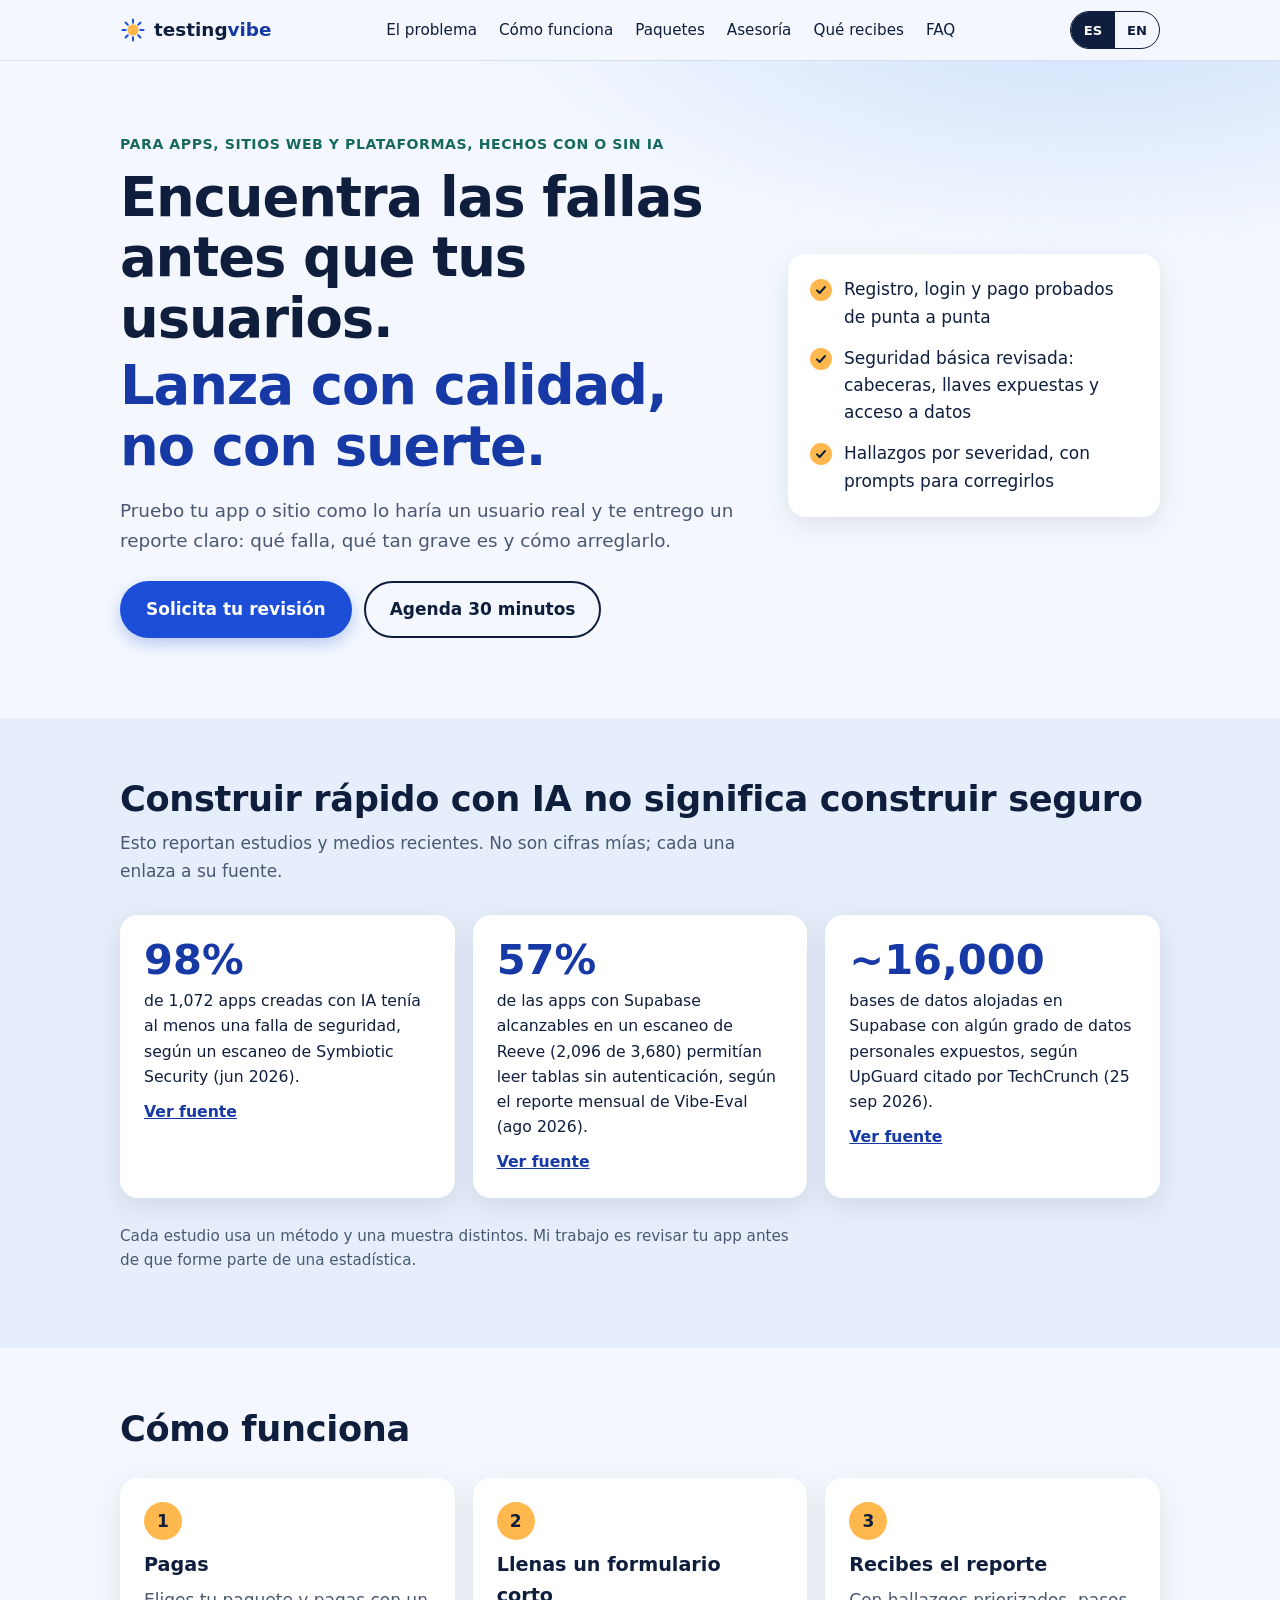
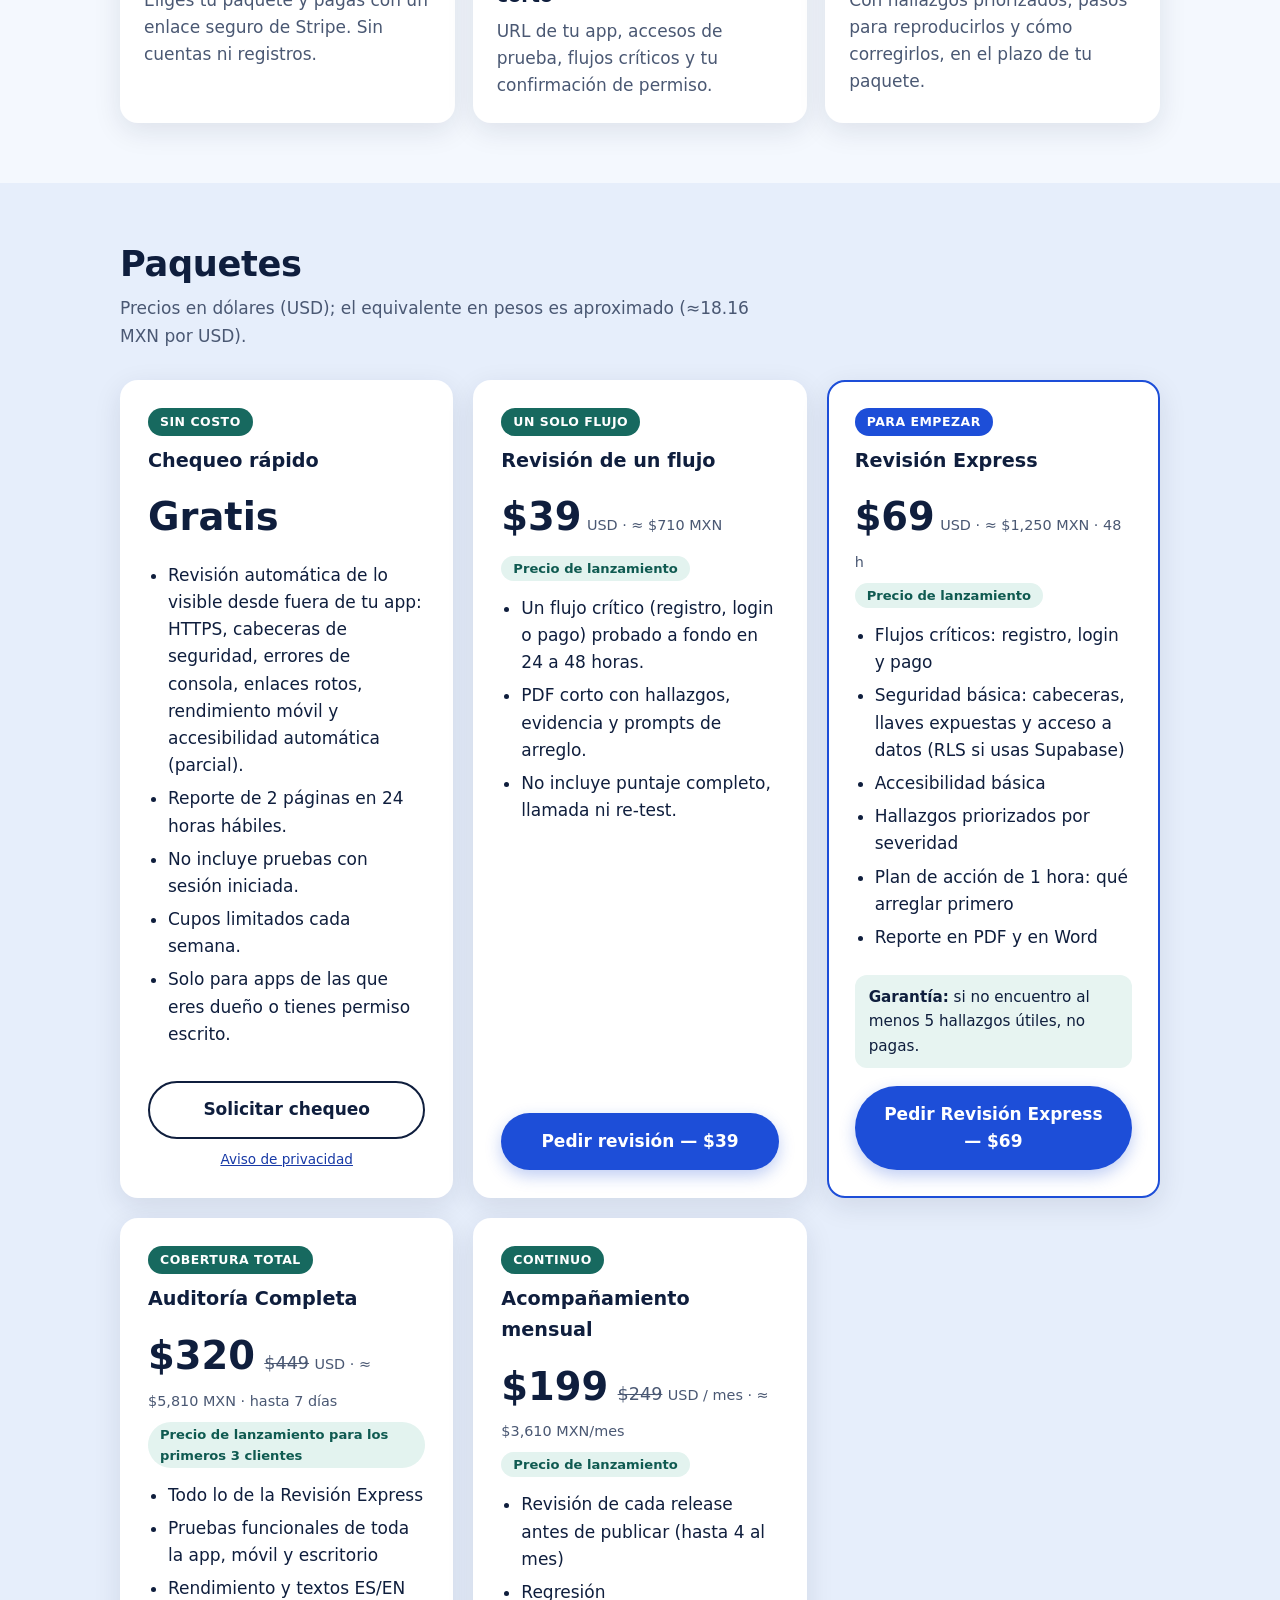
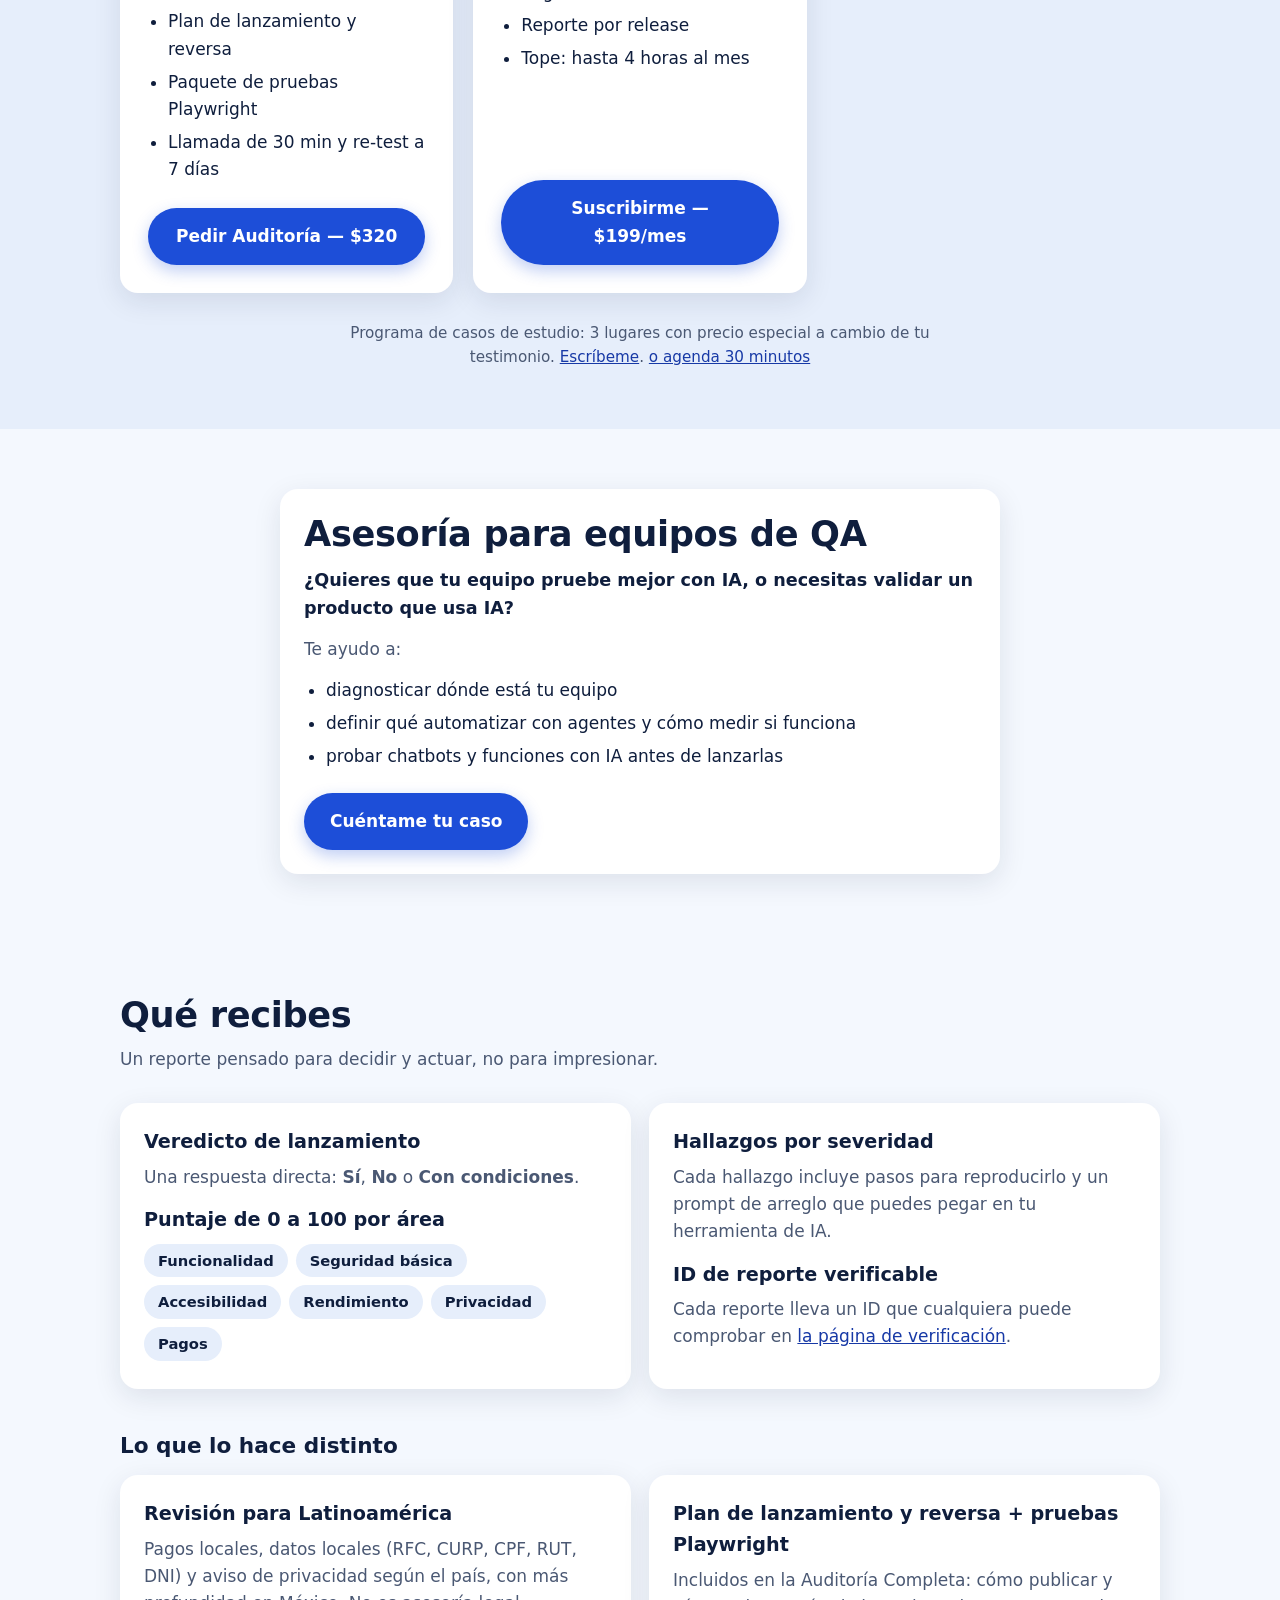
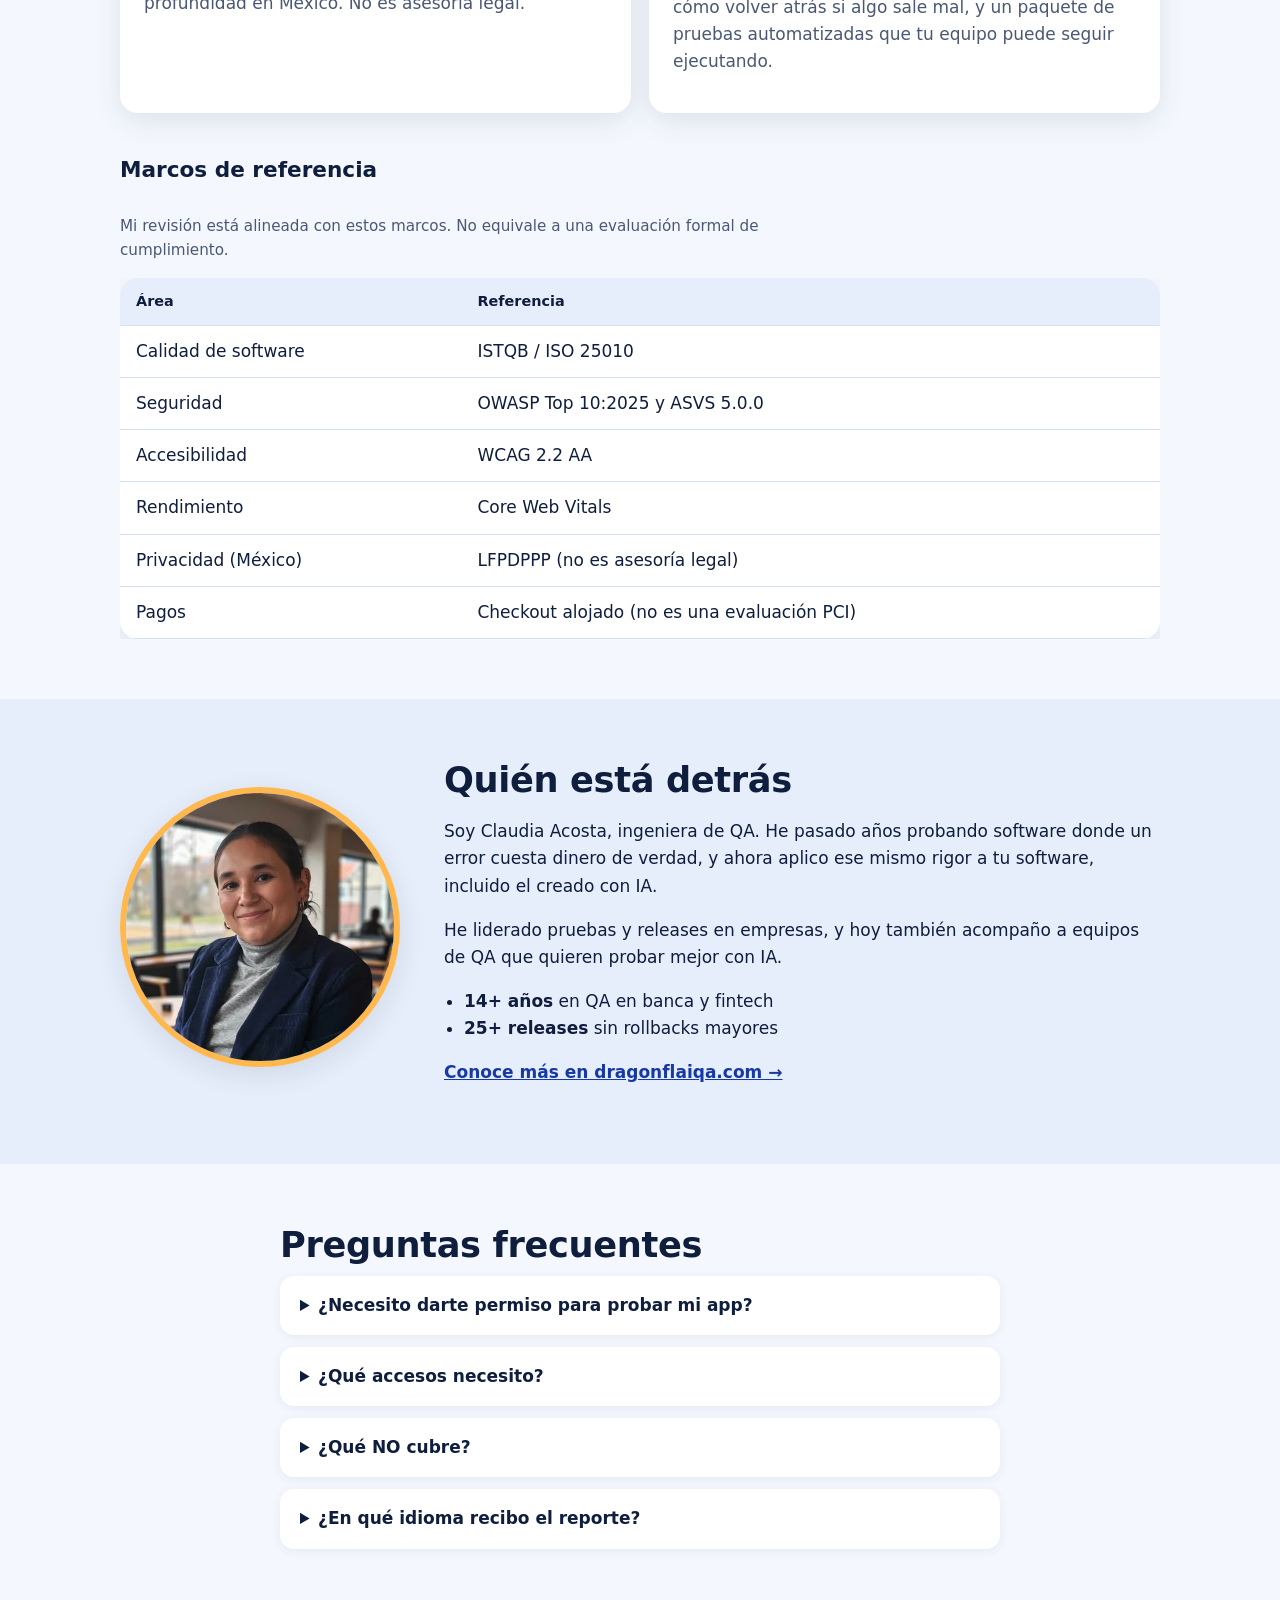
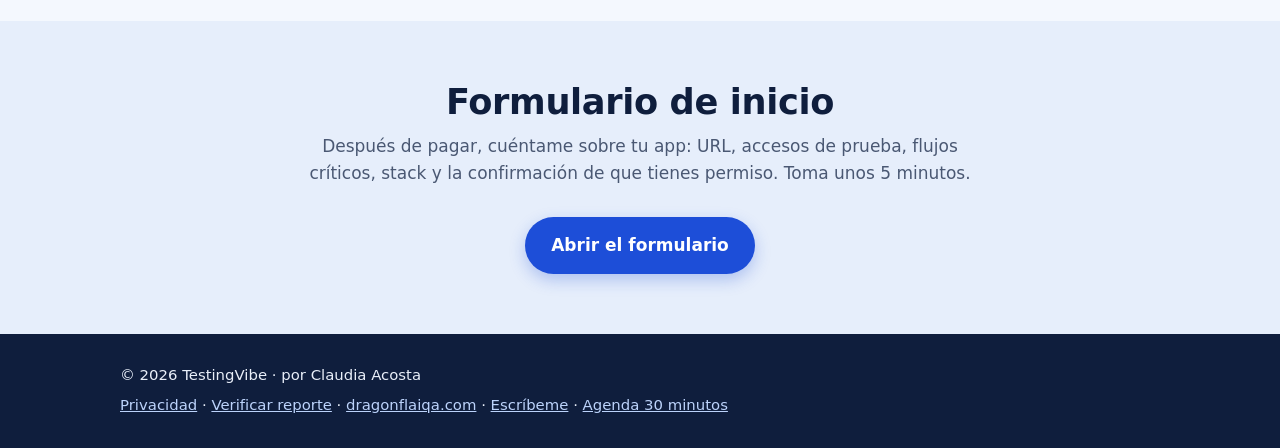
==== commit 54e9abeb: "Portada: segunda línea «Lanza con calidad, no con suerte.» Co-Authored-By: Claude Sonnet 5.5 <norepl" ====
--- a/index.html
+++ b/index.html
@@ -82,7 +82,7 @@
   <div class="wrap hero-grid">
     <div>
       <p class="eyebrow" data-i18n="hero.eyebrow">Para apps, sitios web y plataformas, hechos con o sin IA</p>
-      <h1><span data-i18n="hero.h1a">Encuentra las fallas antes que tus usuarios.</span> <em data-i18n="hero.h1b">Lanza sin sorpresas.</em></h1>
+      <h1><span data-i18n="hero.h1a">Encuentra las fallas antes que tus usuarios.</span> <em data-i18n="hero.h1b">Lanza con calidad, no con suerte.</em></h1>
       <p class="lead" data-i18n="hero.lead">Pruebo tu app o sitio como lo haría un usuario real y te entrego un reporte claro: qué falla, qué tan grave es y cómo arreglarlo.</p>
       <div class="cta-row">
         <a class="btn btn-primary" href="#paquetes" data-i18n="hero.cta1">Solicita tu revisión</a>
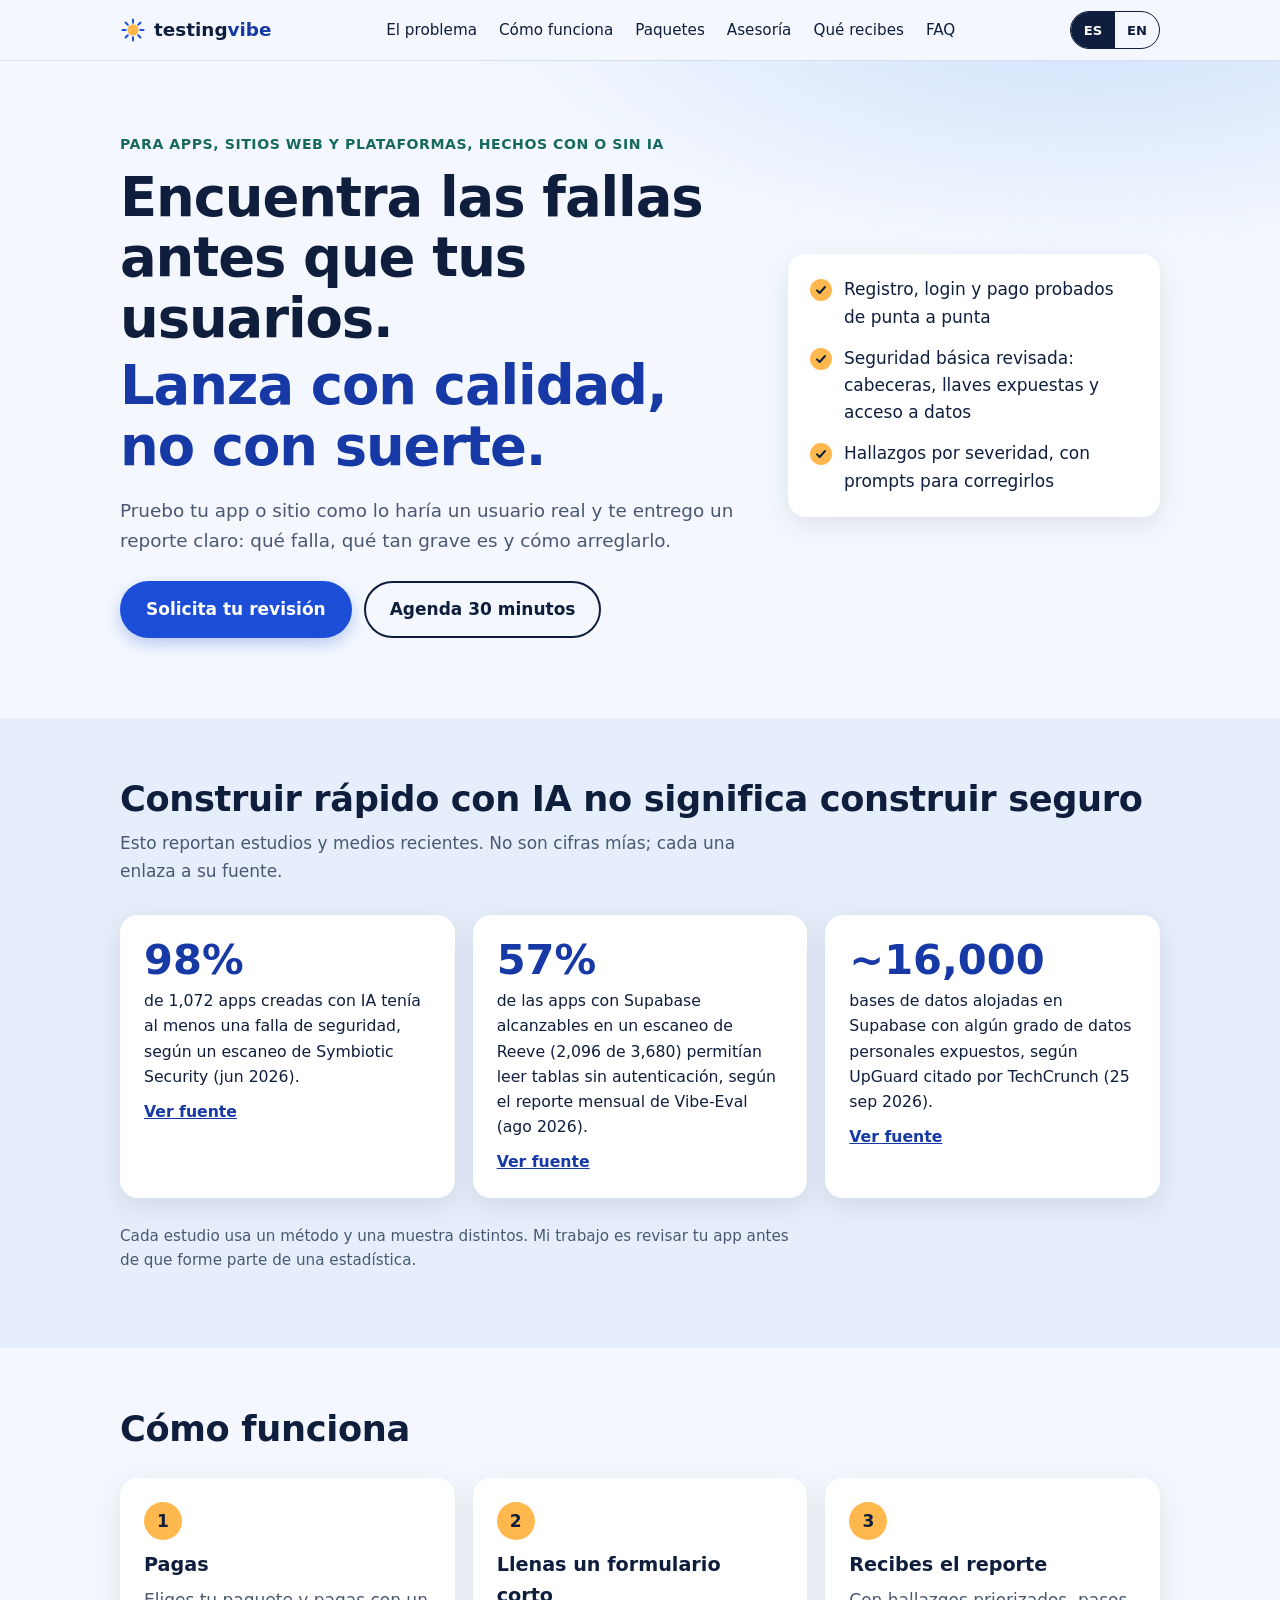
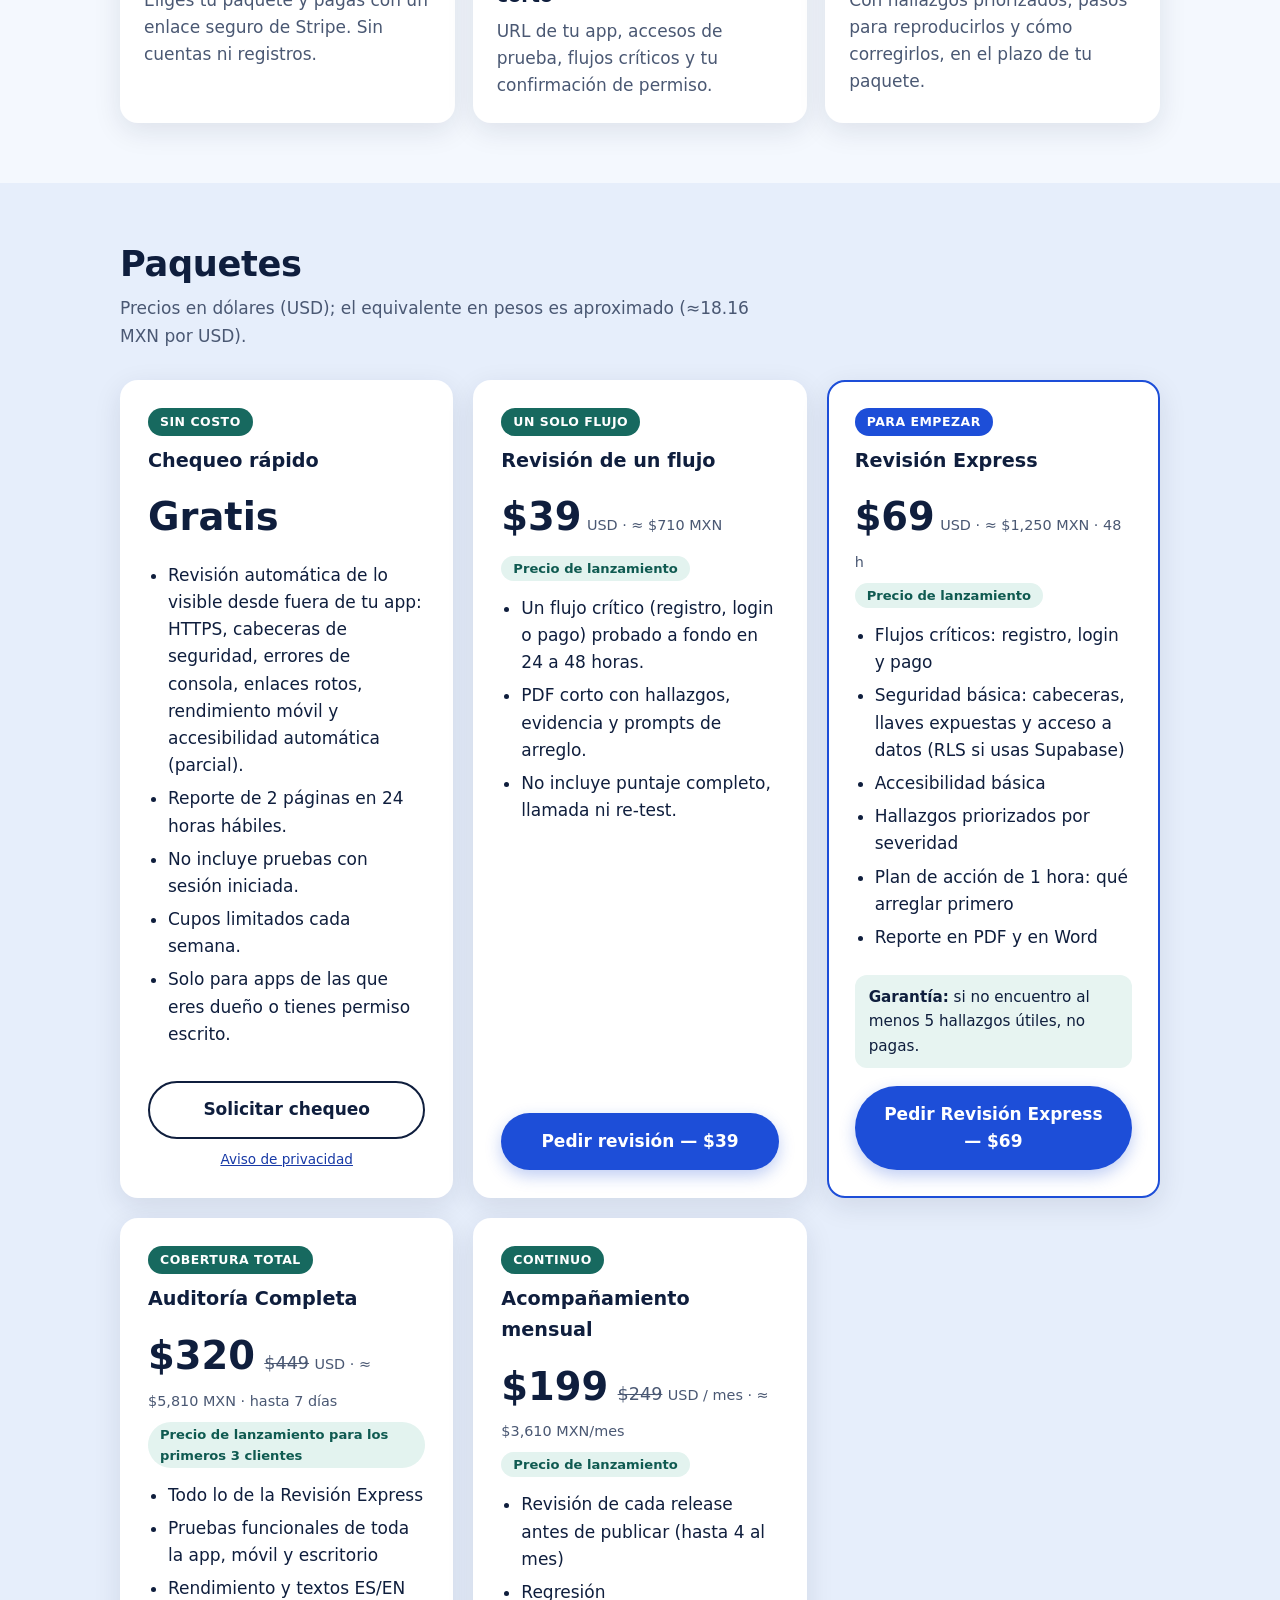
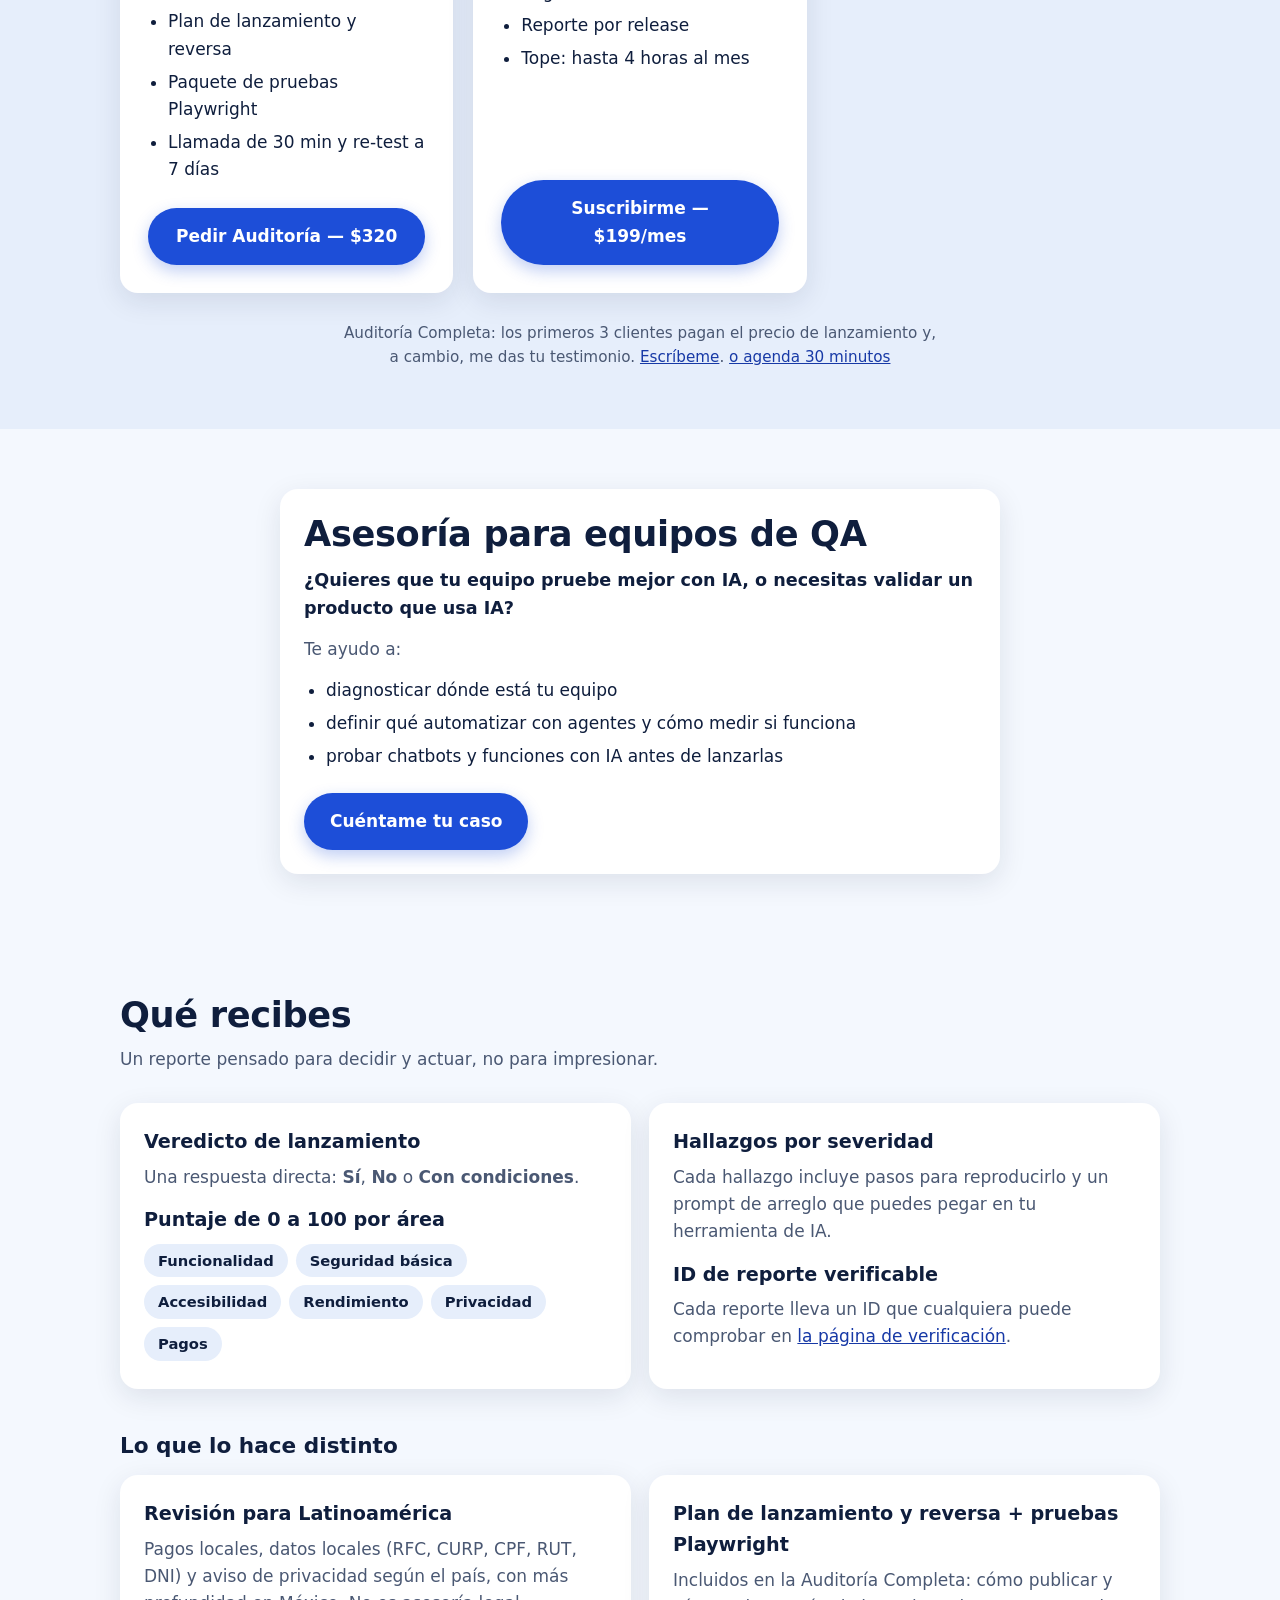
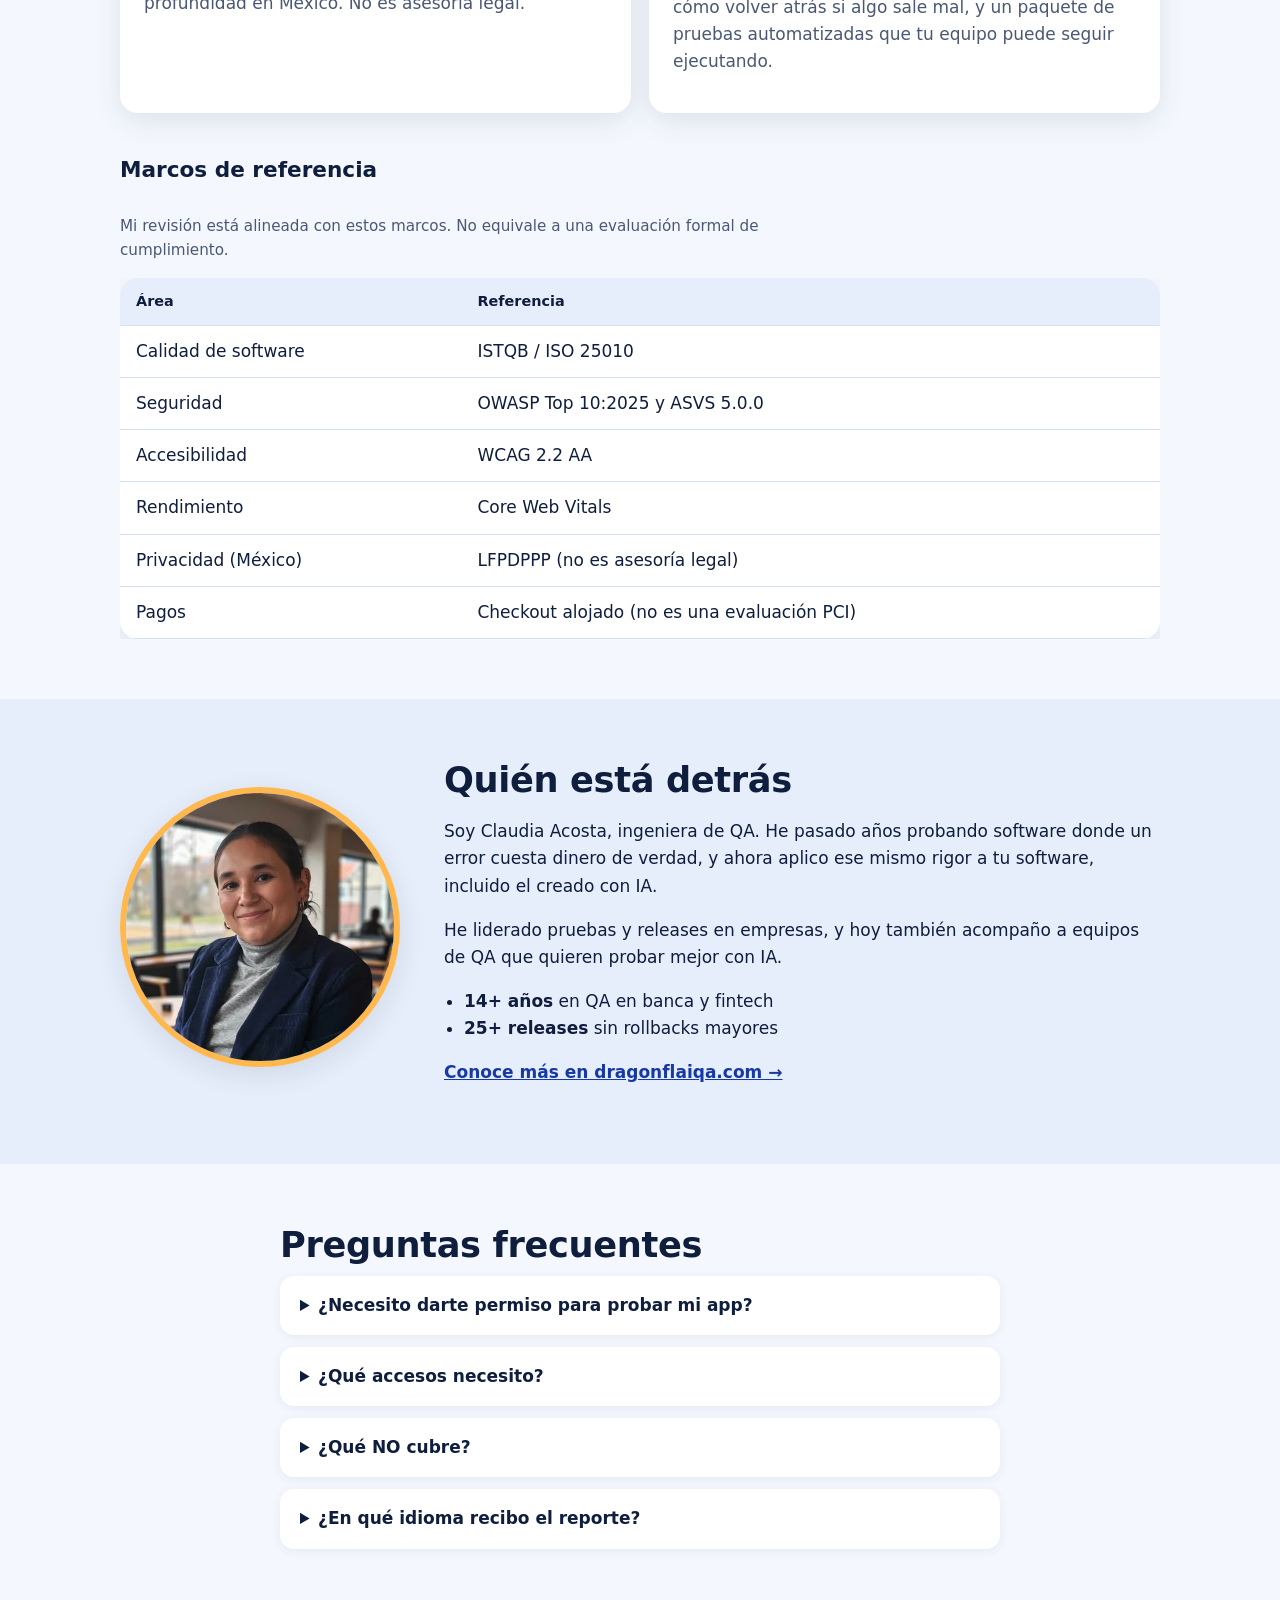
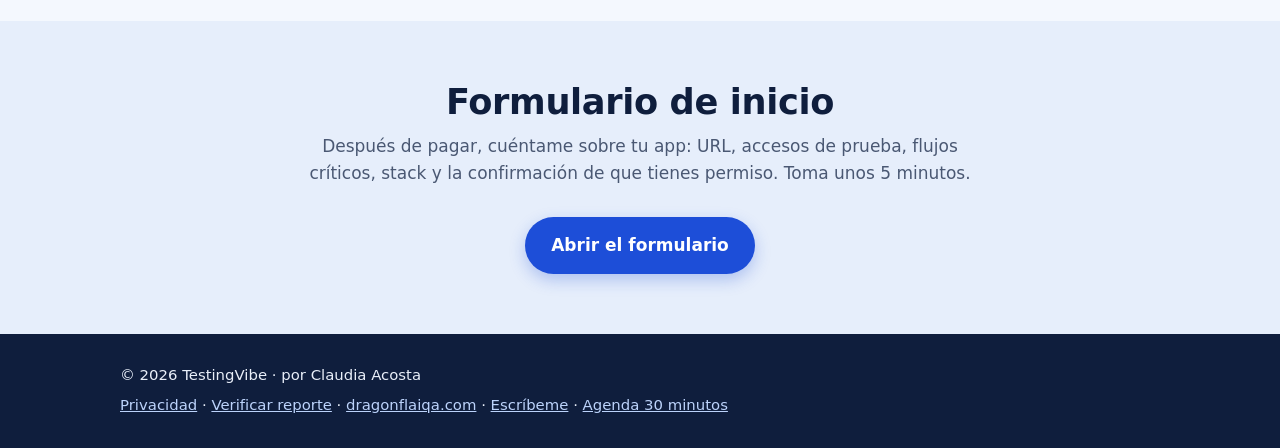
==== commit 02548ffa: "Una sola oferta: primeros 3 clientes de la Completa con precio de lanzamiento a cambio de testimonio" ====
--- a/index.html
+++ b/index.html
@@ -3,7 +3,7 @@
 <head>
 <meta charset="utf-8">
 <meta name="viewport" content="width=device-width, initial-scale=1">
-<title data-i18n="meta.title">TestingVibe — QA con rigor bancario para tu software</title>
+<title data-i18n="meta.title">TestingVibe — Encuentra las fallas antes que tus usuarios</title>
 <meta name="description" content="Pruebas y aseguramiento de calidad para software moderno, con rigor de banca. Revisión de QA para apps, sitios web y plataformas, con o sin IA." data-i18n-attr="content:meta.desc">
 <link rel="canonical" href="https://testingvibe.com/">
 <meta name="theme-color" content="#f4f8fe">
@@ -12,7 +12,7 @@
 <meta property="og:type" content="website">
 <meta property="og:site_name" content="TestingVibe">
 <meta property="og:url" content="https://testingvibe.com/">
-<meta property="og:title" content="TestingVibe — QA con rigor bancario para tu software" data-i18n-attr="content:meta.title">
+<meta property="og:title" content="TestingVibe — Encuentra las fallas antes que tus usuarios" data-i18n-attr="content:meta.title">
 <meta property="og:description" content="Pruebas y aseguramiento de calidad para software moderno, con rigor de banca. Lanza con confianza." data-i18n-attr="content:meta.ogdesc">
 <meta property="og:image" content="https://testingvibe.com/img/og-image.png">
 <meta property="og:image:width" content="1200">
@@ -237,7 +237,7 @@
       -->
 
     </div>
-    <p class="cases"><span data-i18n="pricing.cases">Programa de casos de estudio: 3 lugares con precio especial a cambio de tu testimonio.</span> <a href="mailto:contacto@testingvibe.com" data-mail data-i18n="pricing.casesMail">Escríbeme</a>. <a class="alt" href="https://calendly.com/clauliz-acosta/30min" data-calendly rel="noopener" data-i18n="pricing.casesCal">o agenda 30 minutos</a></p>
+    <p class="cases"><span data-i18n="pricing.cases">Auditoría Completa: los primeros 3 clientes pagan el precio de lanzamiento y, a cambio, me das tu testimonio.</span> <a href="mailto:contacto@testingvibe.com" data-mail data-i18n="pricing.casesMail">Escríbeme</a>. <a class="alt" href="https://calendly.com/clauliz-acosta/30min" data-calendly rel="noopener" data-i18n="pricing.casesCal">o agenda 30 minutos</a></p>
     <p class="sample flag flag-sample">
       <a class="btn btn-ghost" href="/muestra.pdf" data-sample target="_blank" rel="noopener" data-i18n="pricing.sample">Descargar reporte de muestra (PDF)</a>
     </p>
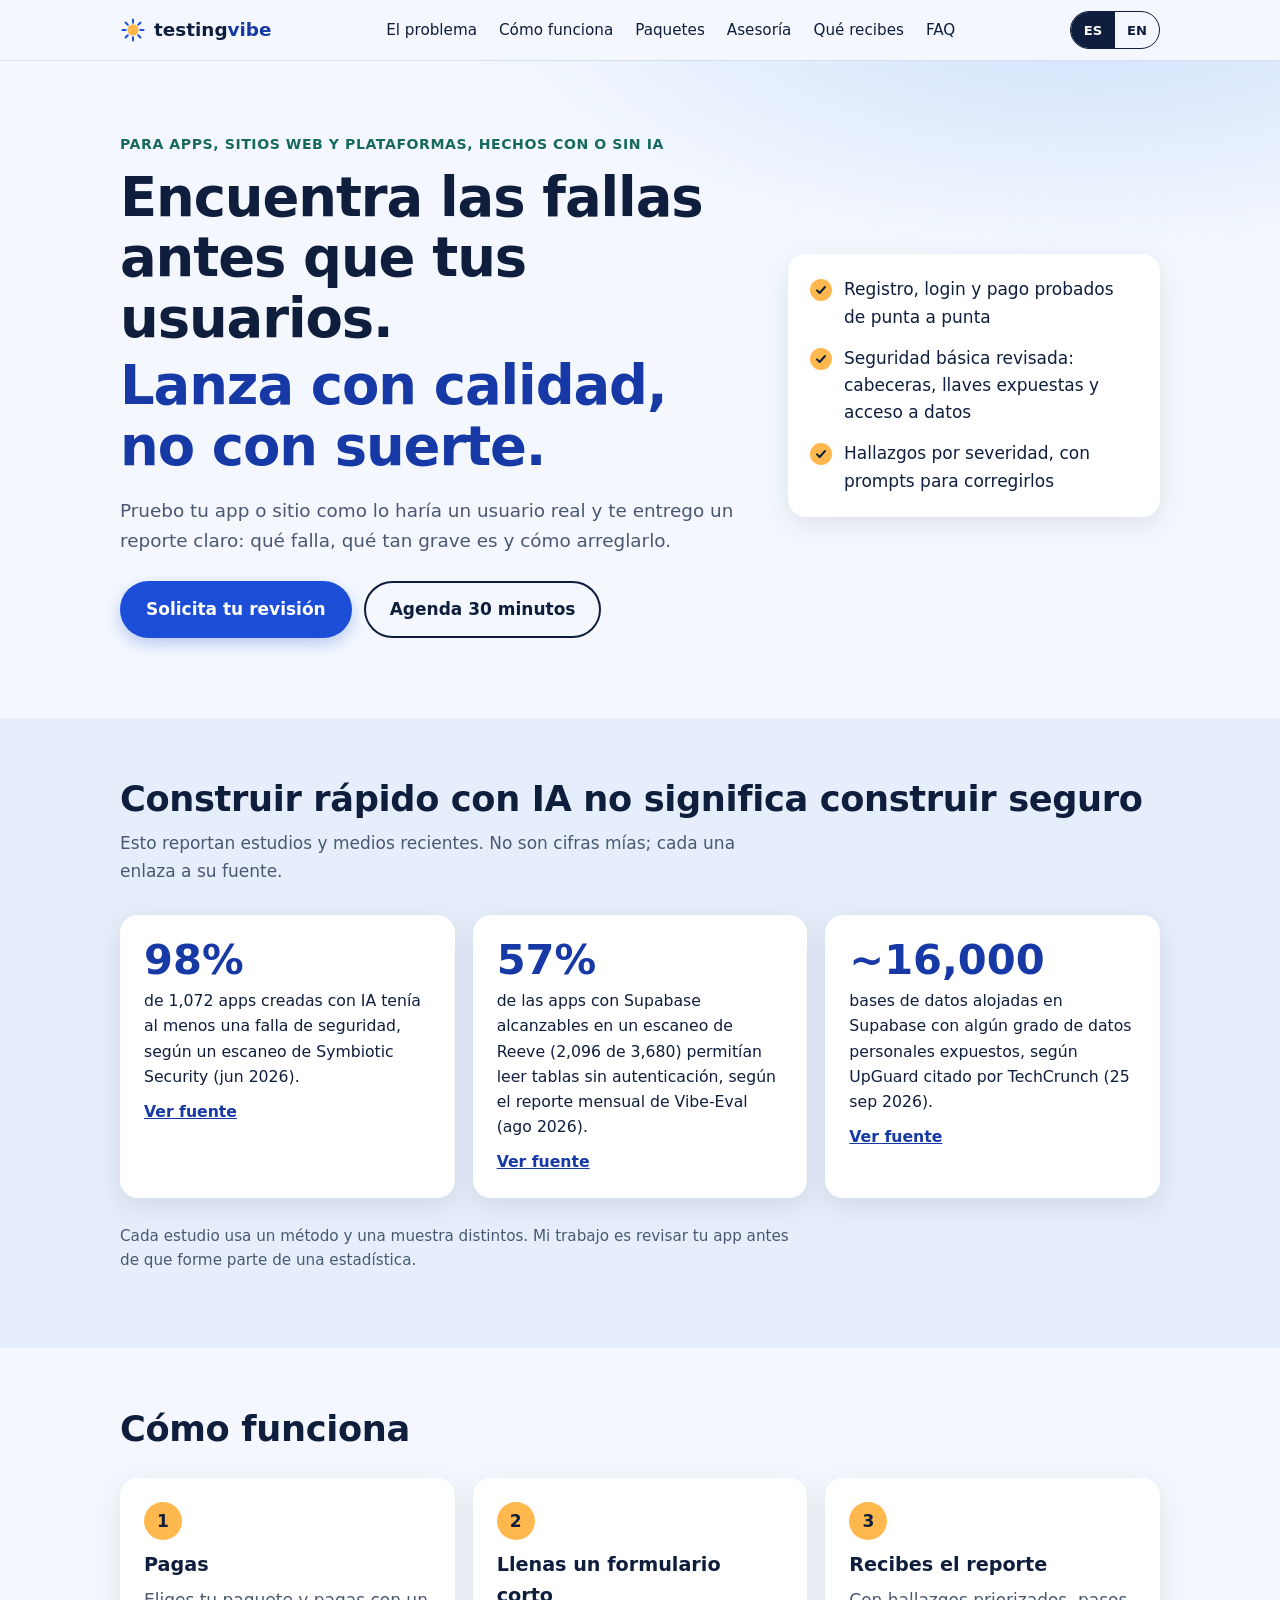
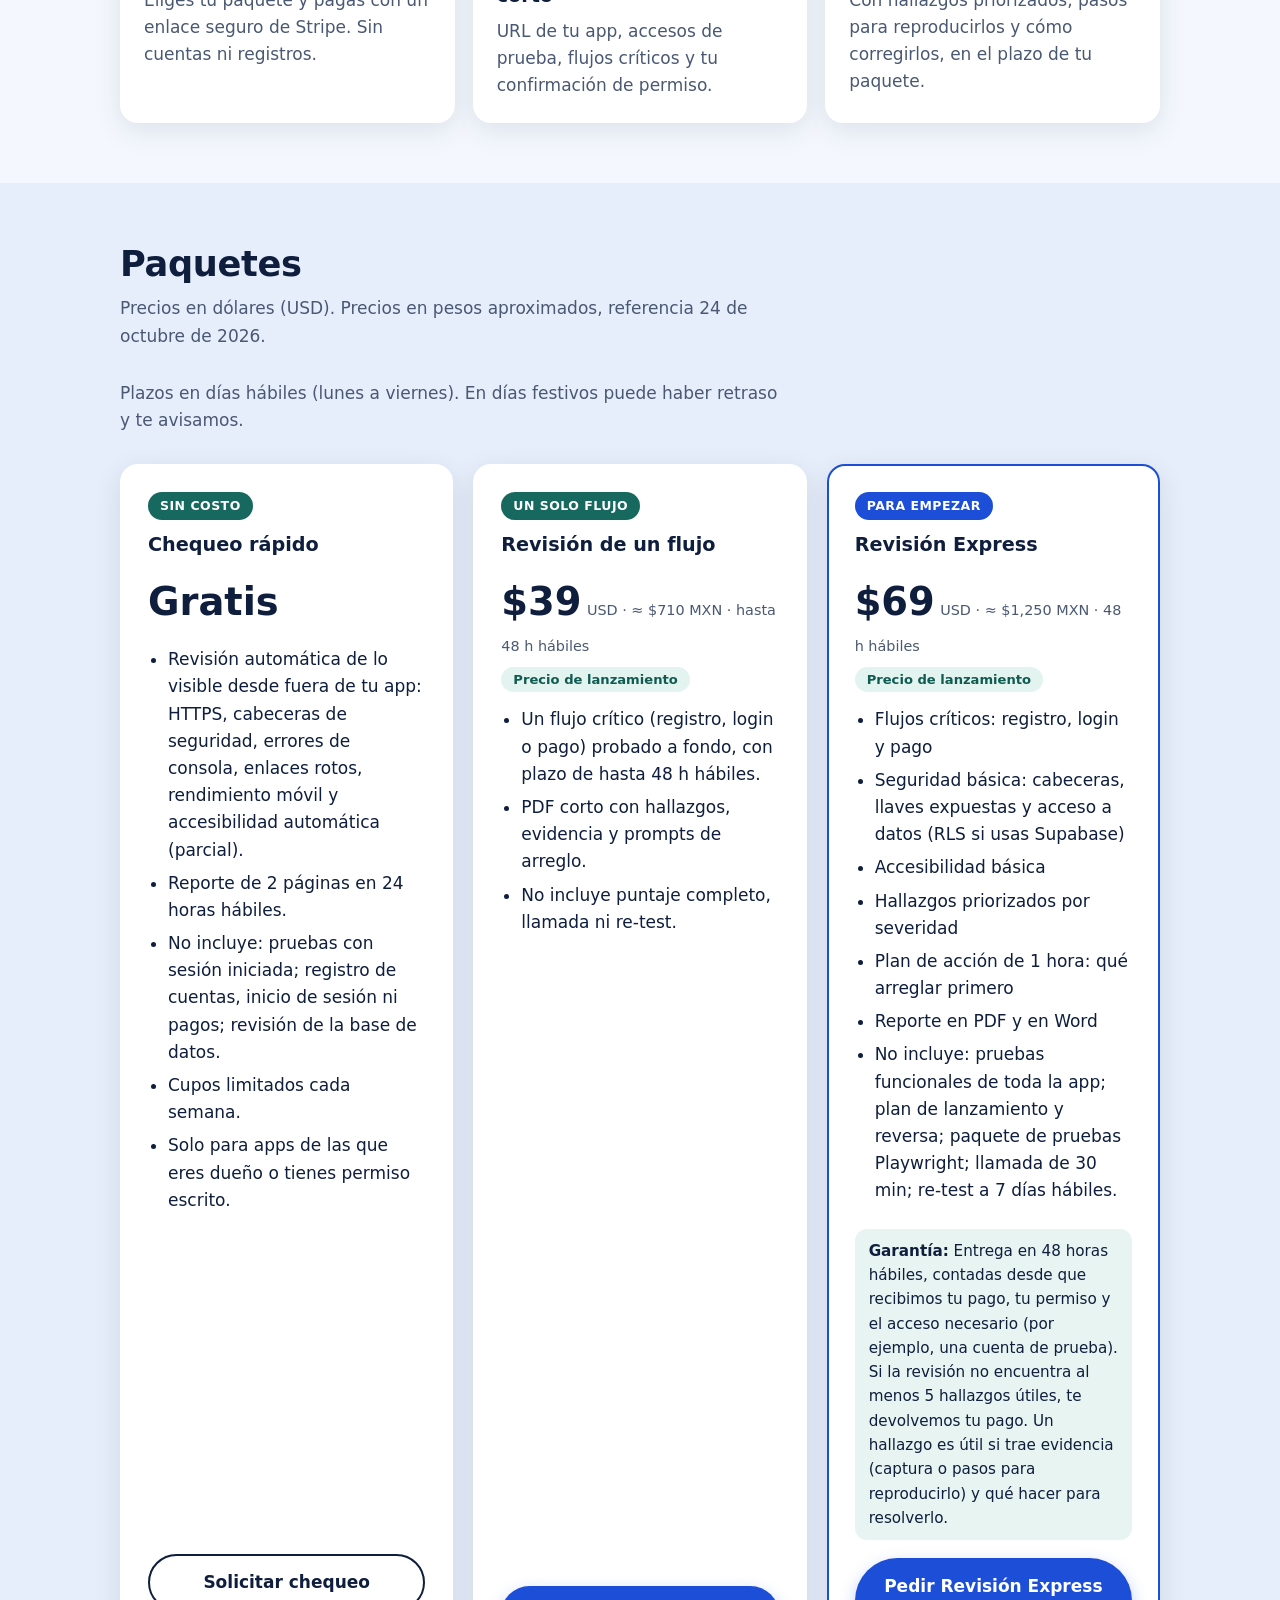
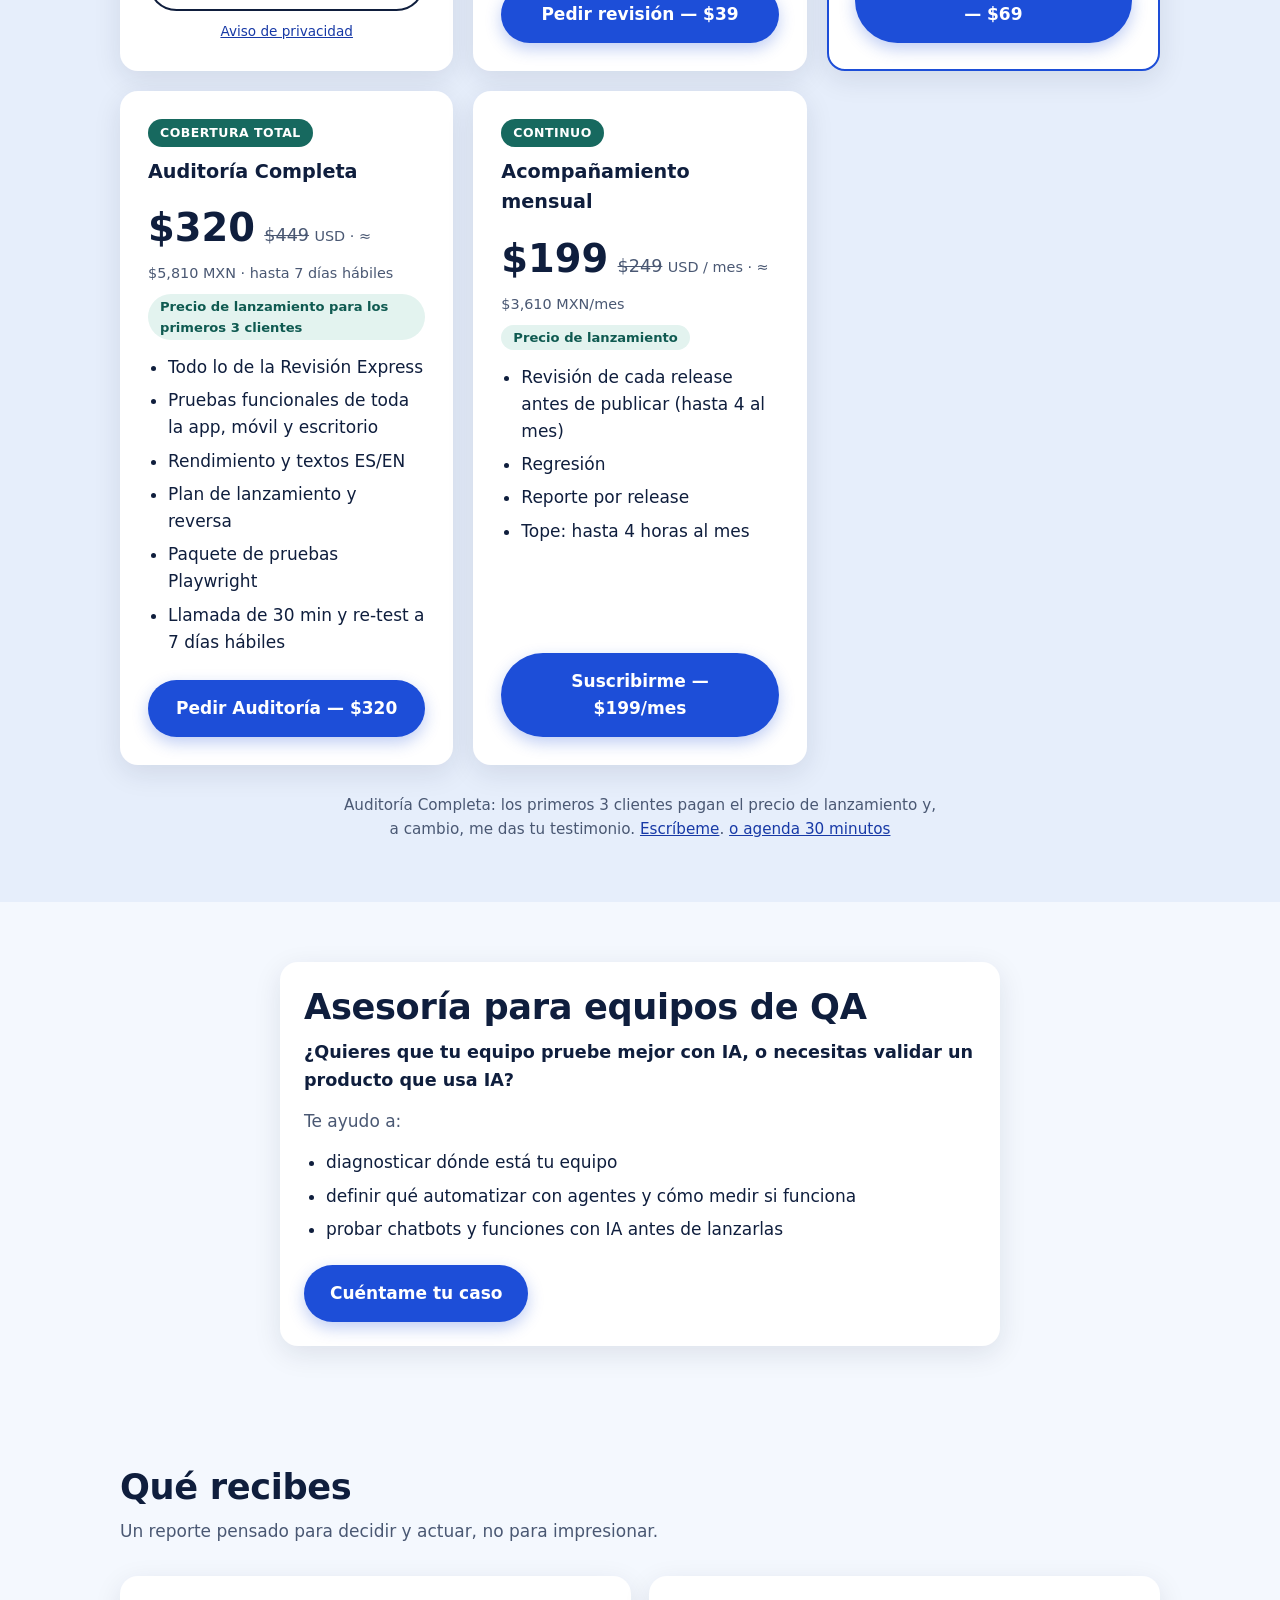
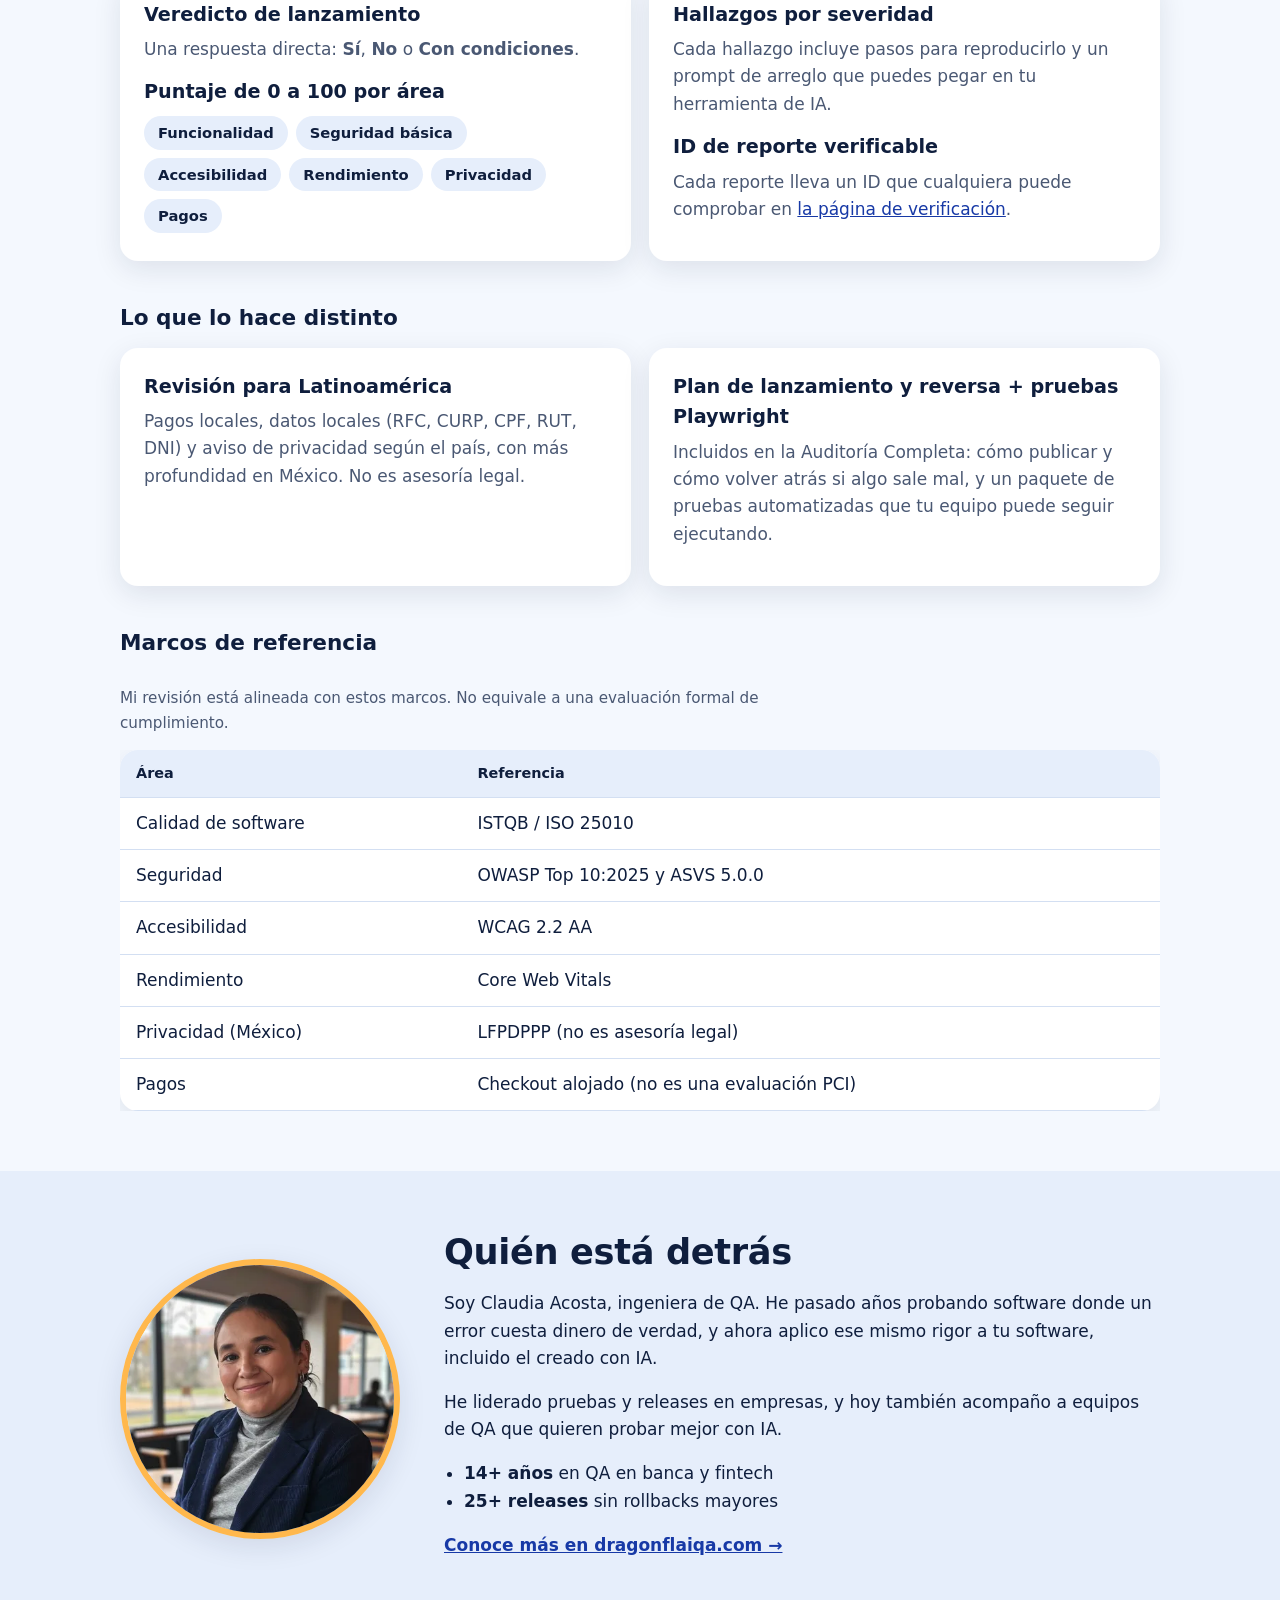
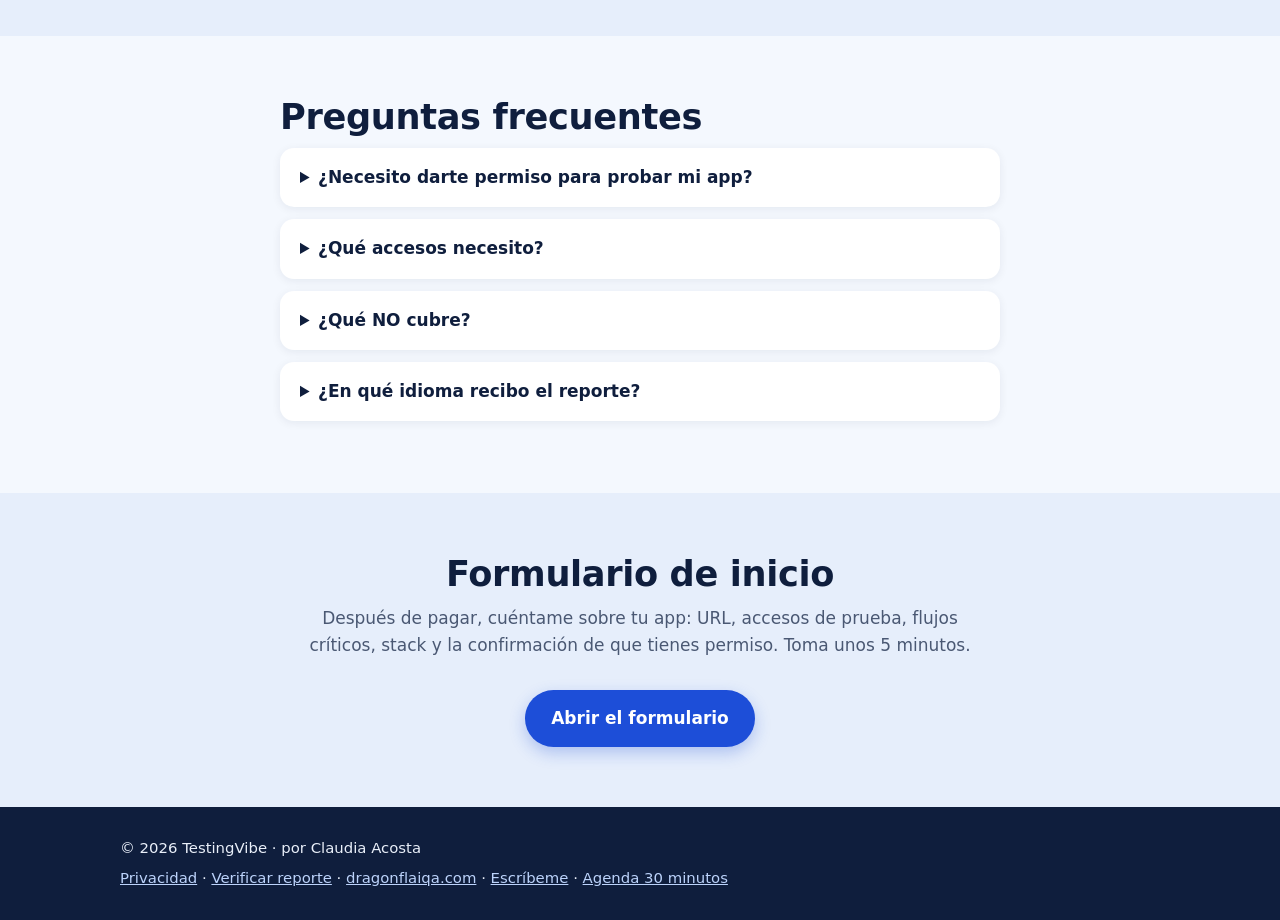
==== commit c7adee0a: "Sitio: plazos en días hábiles, garantía de Express, sin tipo de cambio y «No incluye» en Chequeo y E" ====
--- a/index.html
+++ b/index.html
@@ -145,7 +145,8 @@
 <section id="paquetes" class="section alt">
   <div class="wrap">
     <h2 data-i18n="pricing.h2">Paquetes</h2>
-    <p class="sub" data-i18n="pricing.sub">Precios en dólares (USD); el equivalente en pesos es aproximado (≈18.16 MXN por USD). </p>
+    <p class="sub" data-i18n="pricing.sub">Precios en dólares (USD). Precios en pesos aproximados, referencia 24 de octubre de 2026.</p>
+    <p class="sub" data-i18n="pricing.plazos">Plazos en días hábiles (lunes a viernes). En días festivos puede haber retraso y te avisamos.</p>
     <div class="cards">
 
       <article id="chequeo" class="card">
@@ -155,7 +156,7 @@
         <ul>
           <li data-i18n="pricing.ch.l1">Revisión automática de lo visible desde fuera de tu app: HTTPS, cabeceras de seguridad, errores de consola, enlaces rotos, rendimiento móvil y accesibilidad automática (parcial).</li>
           <li data-i18n="pricing.ch.l2">Reporte de 2 páginas en 24 horas hábiles.</li>
-          <li data-i18n="pricing.ch.l3">No incluye pruebas con sesión iniciada.</li>
+          <li data-i18n="pricing.ch.l3">No incluye: pruebas con sesión iniciada; registro de cuentas, inicio de sesión ni pagos; revisión de la base de datos.</li>
           <li data-i18n="pricing.ch.l4">Cupos limitados cada semana.</li>
           <li data-i18n="pricing.ch.l5">Solo para apps de las que eres dueño o tienes permiso escrito.</li>
         </ul>
@@ -166,10 +167,10 @@
       <article id="flujo" class="card">
         <p class="badge muted" data-i18n="pricing.fl.badge">Un solo flujo</p>
         <h3 data-i18n="pricing.fl.name">Revisión de un flujo</h3>
-        <p class="price"><span>$39</span> <small data-i18n="pricing.fl.unit">USD · ≈ $710 MXN</small></p>
+        <p class="price"><span>$39</span> <small data-i18n="pricing.fl.unit">USD · ≈ $710 MXN · hasta 48 h hábiles</small></p>
         <p class="launch" data-i18n="pricing.launch">Precio de lanzamiento</p>
         <ul>
-          <li data-i18n="pricing.fl.l1">Un flujo crítico (registro, login o pago) probado a fondo en 24 a 48 horas.</li>
+          <li data-i18n="pricing.fl.l1">Un flujo crítico (registro, login o pago) probado a fondo, con plazo de hasta 48 h hábiles.</li>
           <li data-i18n="pricing.fl.l2">PDF corto con hallazgos, evidencia y prompts de arreglo.</li>
           <li data-i18n="pricing.fl.l3">No incluye puntaje completo, llamada ni re-test.</li>
         </ul>
@@ -179,7 +180,7 @@
       <article id="express" class="card featured">
         <p class="badge" data-i18n="pricing.ex.badge">Para empezar</p>
         <h3 data-i18n="pricing.ex.name">Revisión Express</h3>
-        <p class="price"><span>$69</span> <small data-i18n="pricing.ex.unit">USD · ≈ $1,250 MXN · 48 h</small></p>
+        <p class="price"><span>$69</span> <small data-i18n="pricing.ex.unit">USD · ≈ $1,250 MXN · 48 h hábiles</small></p>
         <p class="launch" data-i18n="pricing.launch">Precio de lanzamiento</p>
         <ul>
           <li data-i18n="pricing.ex.l1">Flujos críticos: registro, login y pago</li>
@@ -188,15 +189,16 @@
           <li data-i18n="pricing.ex.l4">Hallazgos priorizados por severidad</li>
           <li data-i18n="pricing.ex.l5">Plan de acción de 1 hora: qué arreglar primero</li>
           <li data-i18n="pricing.ex.l6">Reporte en PDF y en Word</li>
-        </ul>
-        <p class="guarantee" data-i18n="pricing.ex.guar"><strong>Garantía:</strong> si no encuentro al menos 5 hallazgos útiles, no pagas.</p>
+          <li data-i18n="pricing.ex.l7">No incluye: pruebas funcionales de toda la app; plan de lanzamiento y reversa; paquete de pruebas Playwright; llamada de 30 min; re-test a 7 días hábiles.</li>
+        </ul>
+        <p class="guarantee" data-i18n="pricing.ex.guar"><strong>Garantía:</strong> Entrega en 48 horas hábiles, contadas desde que recibimos tu pago, tu permiso y el acceso necesario (por ejemplo, una cuenta de prueba). Si la revisión no encuentra al menos 5 hallazgos útiles, te devolvemos tu pago. Un hallazgo es útil si trae evidencia (captura o pasos para reproducirlo) y qué hacer para resolverlo.</p>
         <a class="btn btn-primary" href="mailto:contacto@testingvibe.com" data-pay="express" data-i18n="pricing.ex.cta">Pedir Revisión Express — $69</a>
       </article>
 
       <article id="auditoria" class="card">
         <p class="badge muted" data-i18n="pricing.au.badge">Cobertura total</p>
         <h3 data-i18n="pricing.au.name">Auditoría Completa</h3>
-        <p class="price"><span>$320</span> <s>$449</s> <small data-i18n="pricing.au.unit">USD · ≈ $5,810 MXN · hasta 7 días</small></p>
+        <p class="price"><span>$320</span> <s>$449</s> <small data-i18n="pricing.au.unit">USD · ≈ $5,810 MXN · hasta 7 días hábiles</small></p>
         <p class="launch" data-i18n="pricing.au.launch">Precio de lanzamiento para los primeros 3 clientes</p>
         <ul>
           <li data-i18n="pricing.au.l1">Todo lo de la Revisión Express</li>
@@ -204,7 +206,7 @@
           <li data-i18n="pricing.au.l3">Rendimiento y textos ES/EN</li>
           <li data-i18n="pricing.au.l4">Plan de lanzamiento y reversa</li>
           <li data-i18n="pricing.au.l5">Paquete de pruebas Playwright</li>
-          <li data-i18n="pricing.au.l6">Llamada de 30 min y re-test a 7 días</li>
+          <li data-i18n="pricing.au.l6">Llamada de 30 min y re-test a 7 días hábiles</li>
         </ul>
         <a class="btn btn-primary" href="mailto:contacto@testingvibe.com" data-pay="auditoria" data-i18n="pricing.au.cta">Pedir Auditoría — $320</a>
       </article>
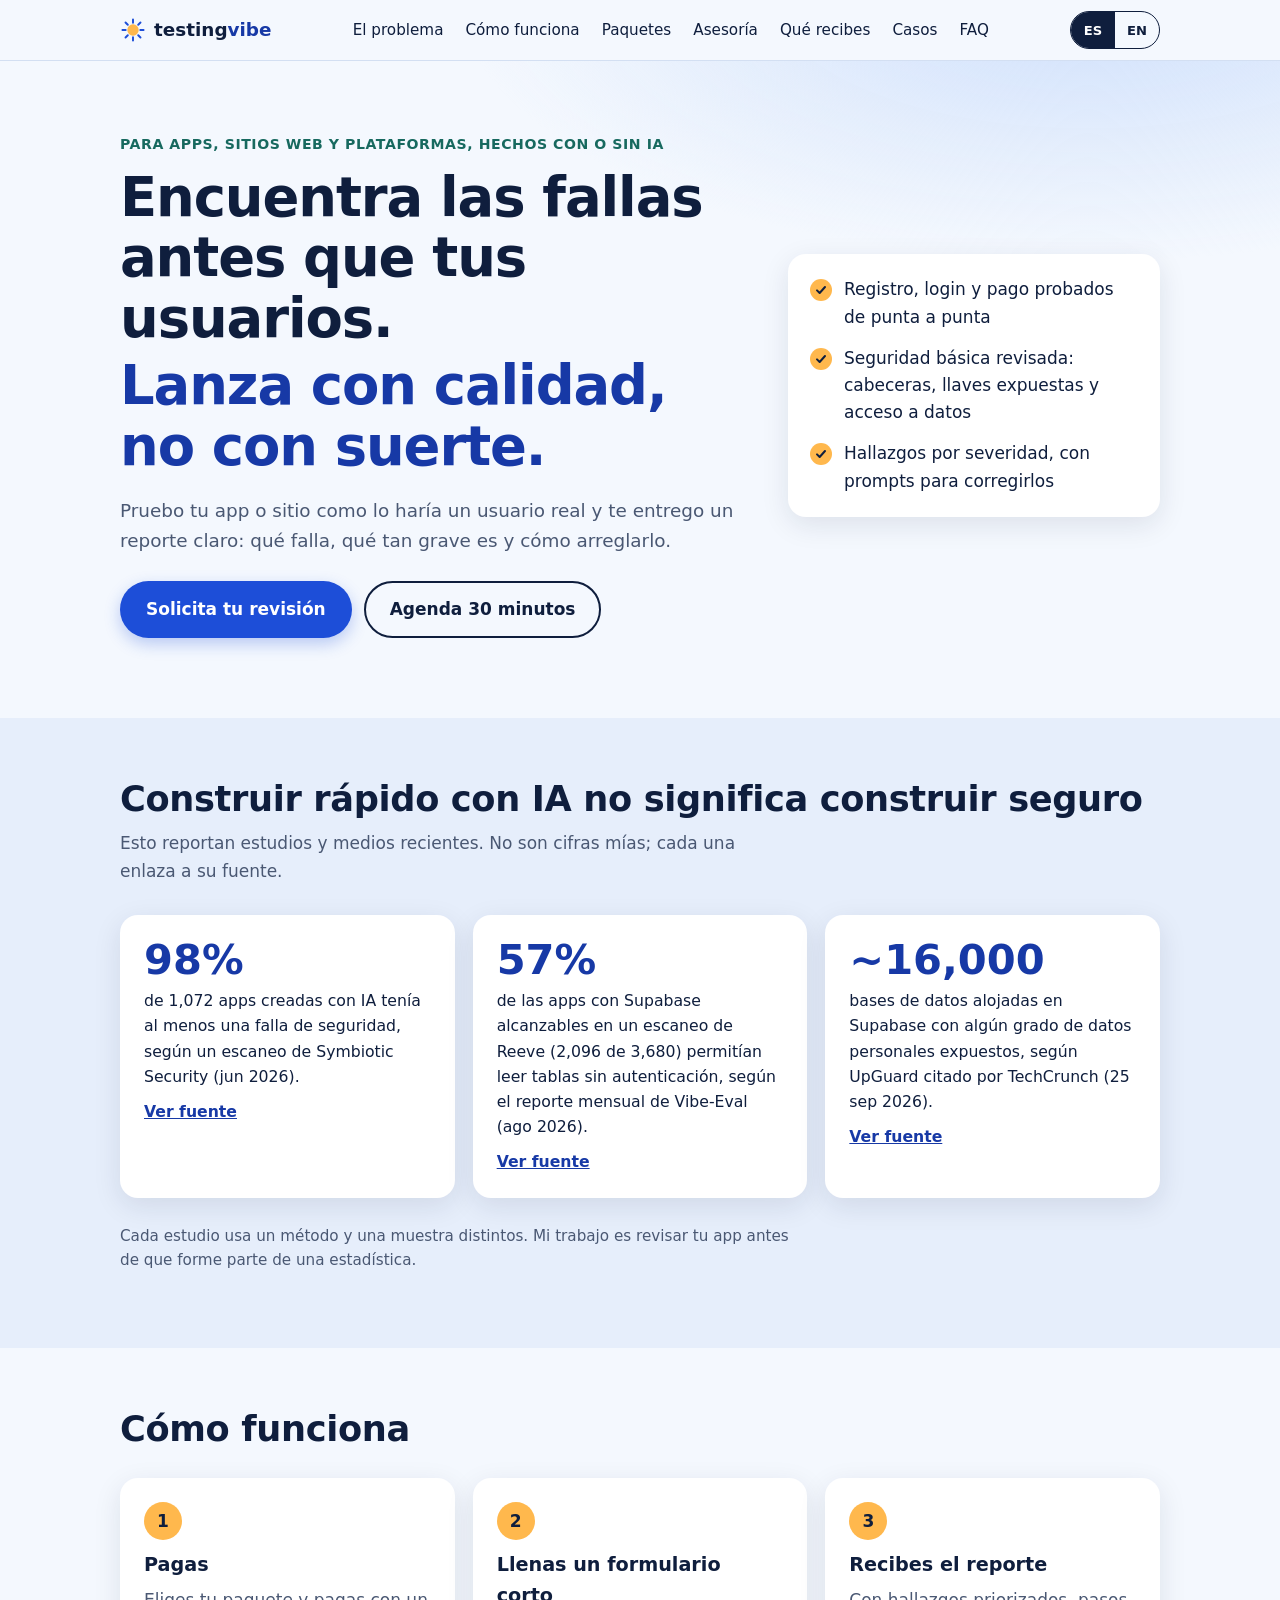
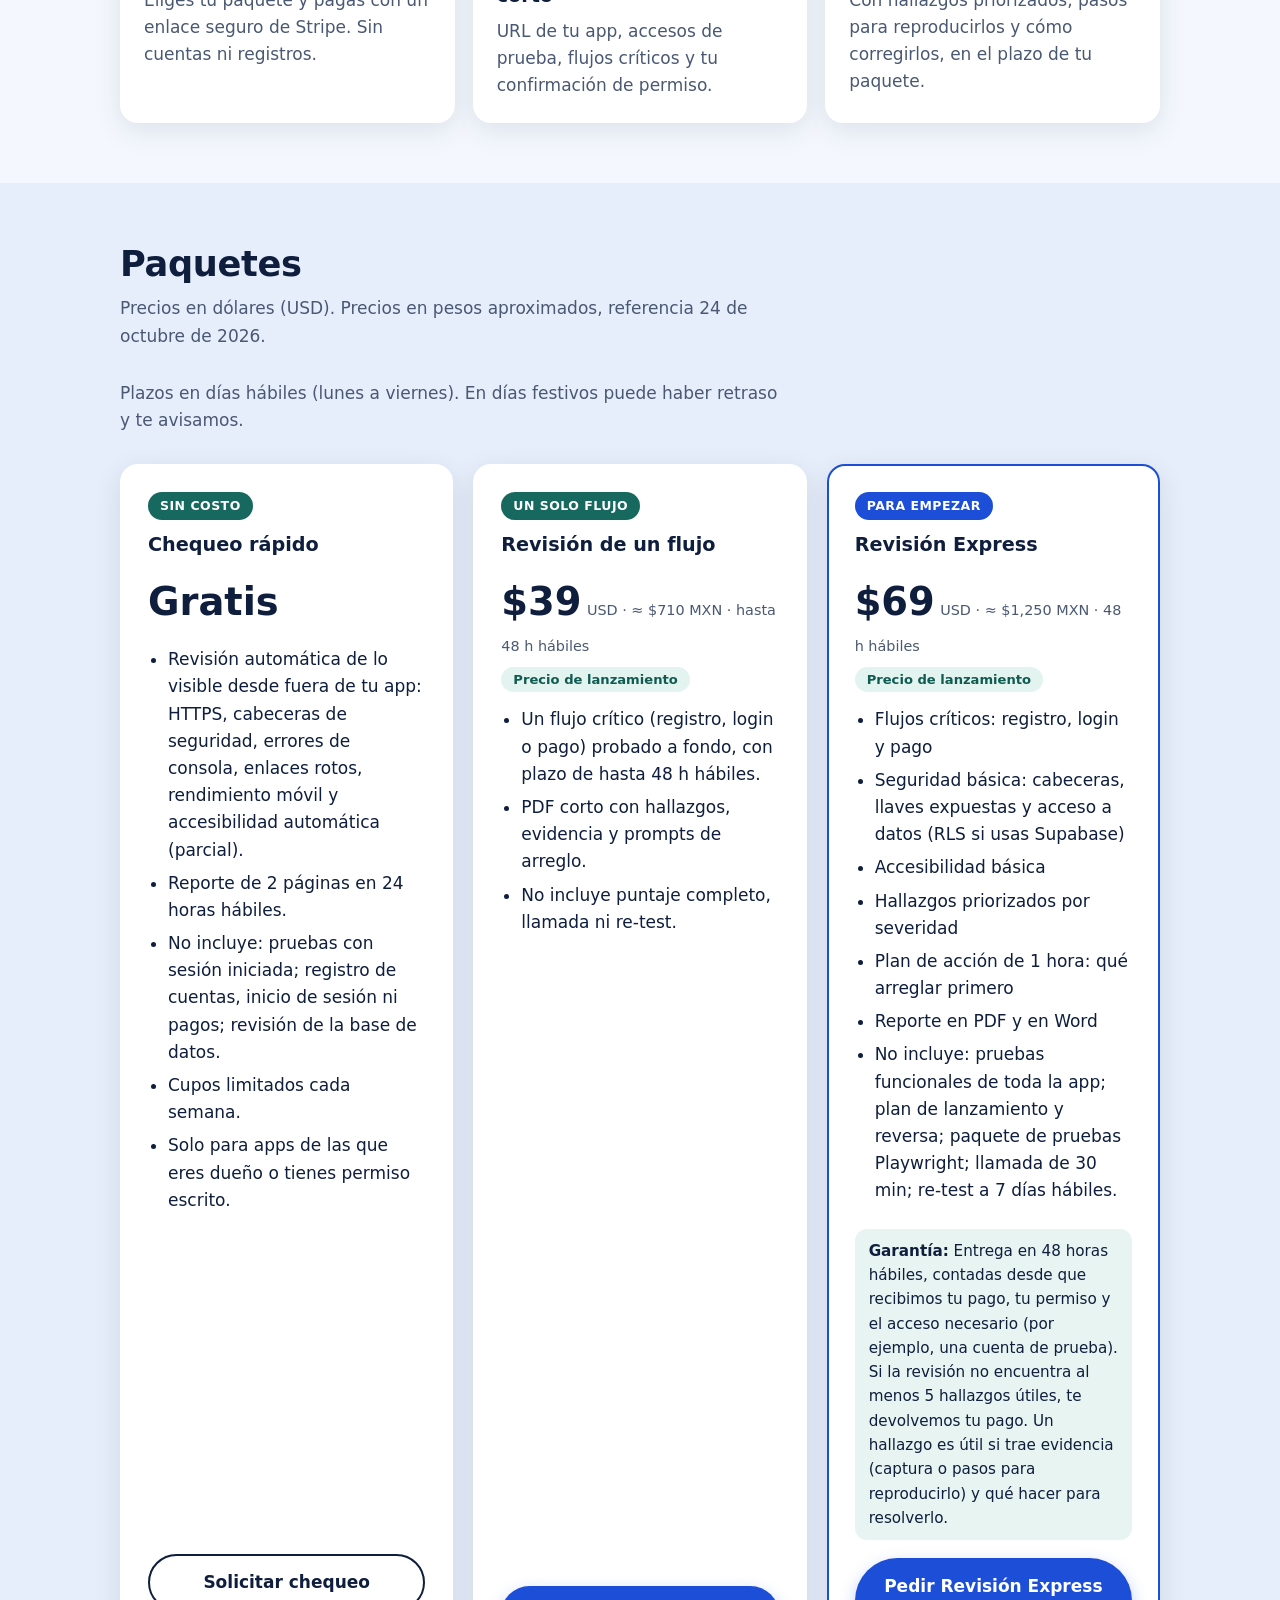
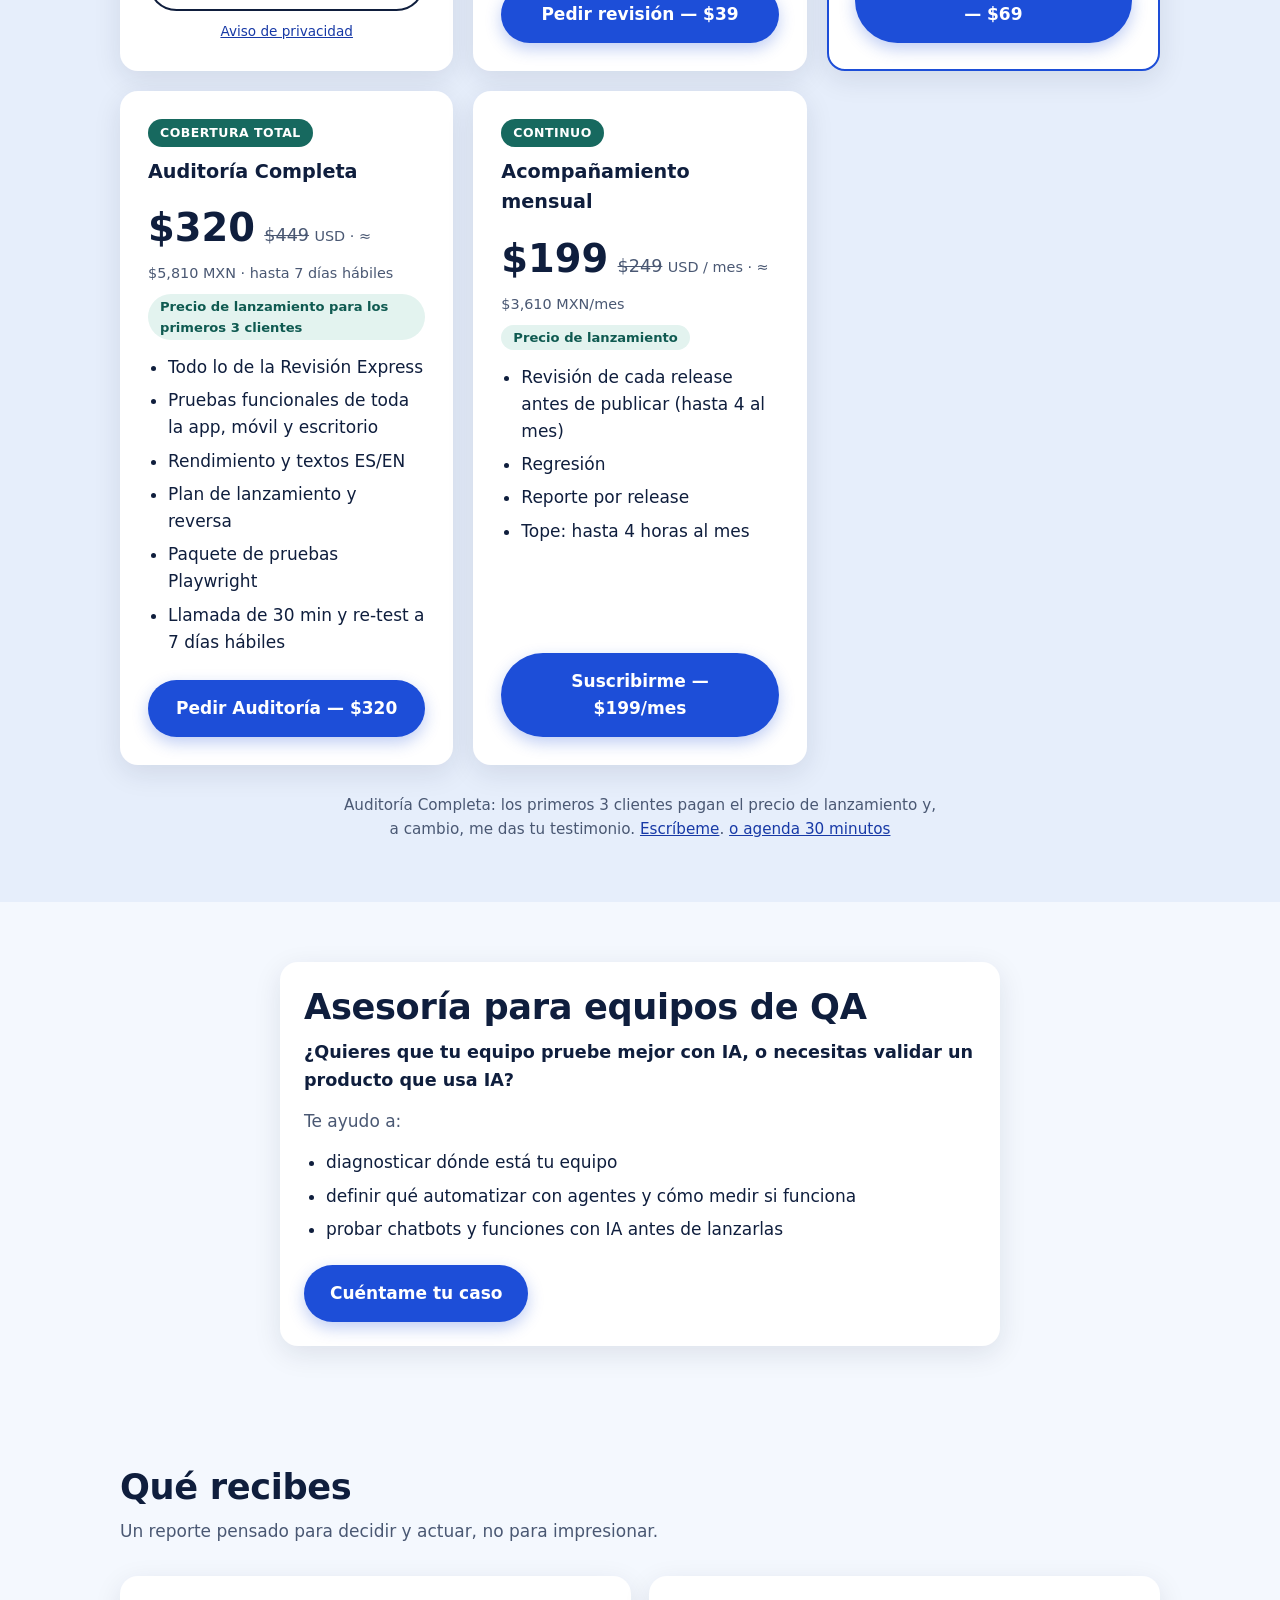
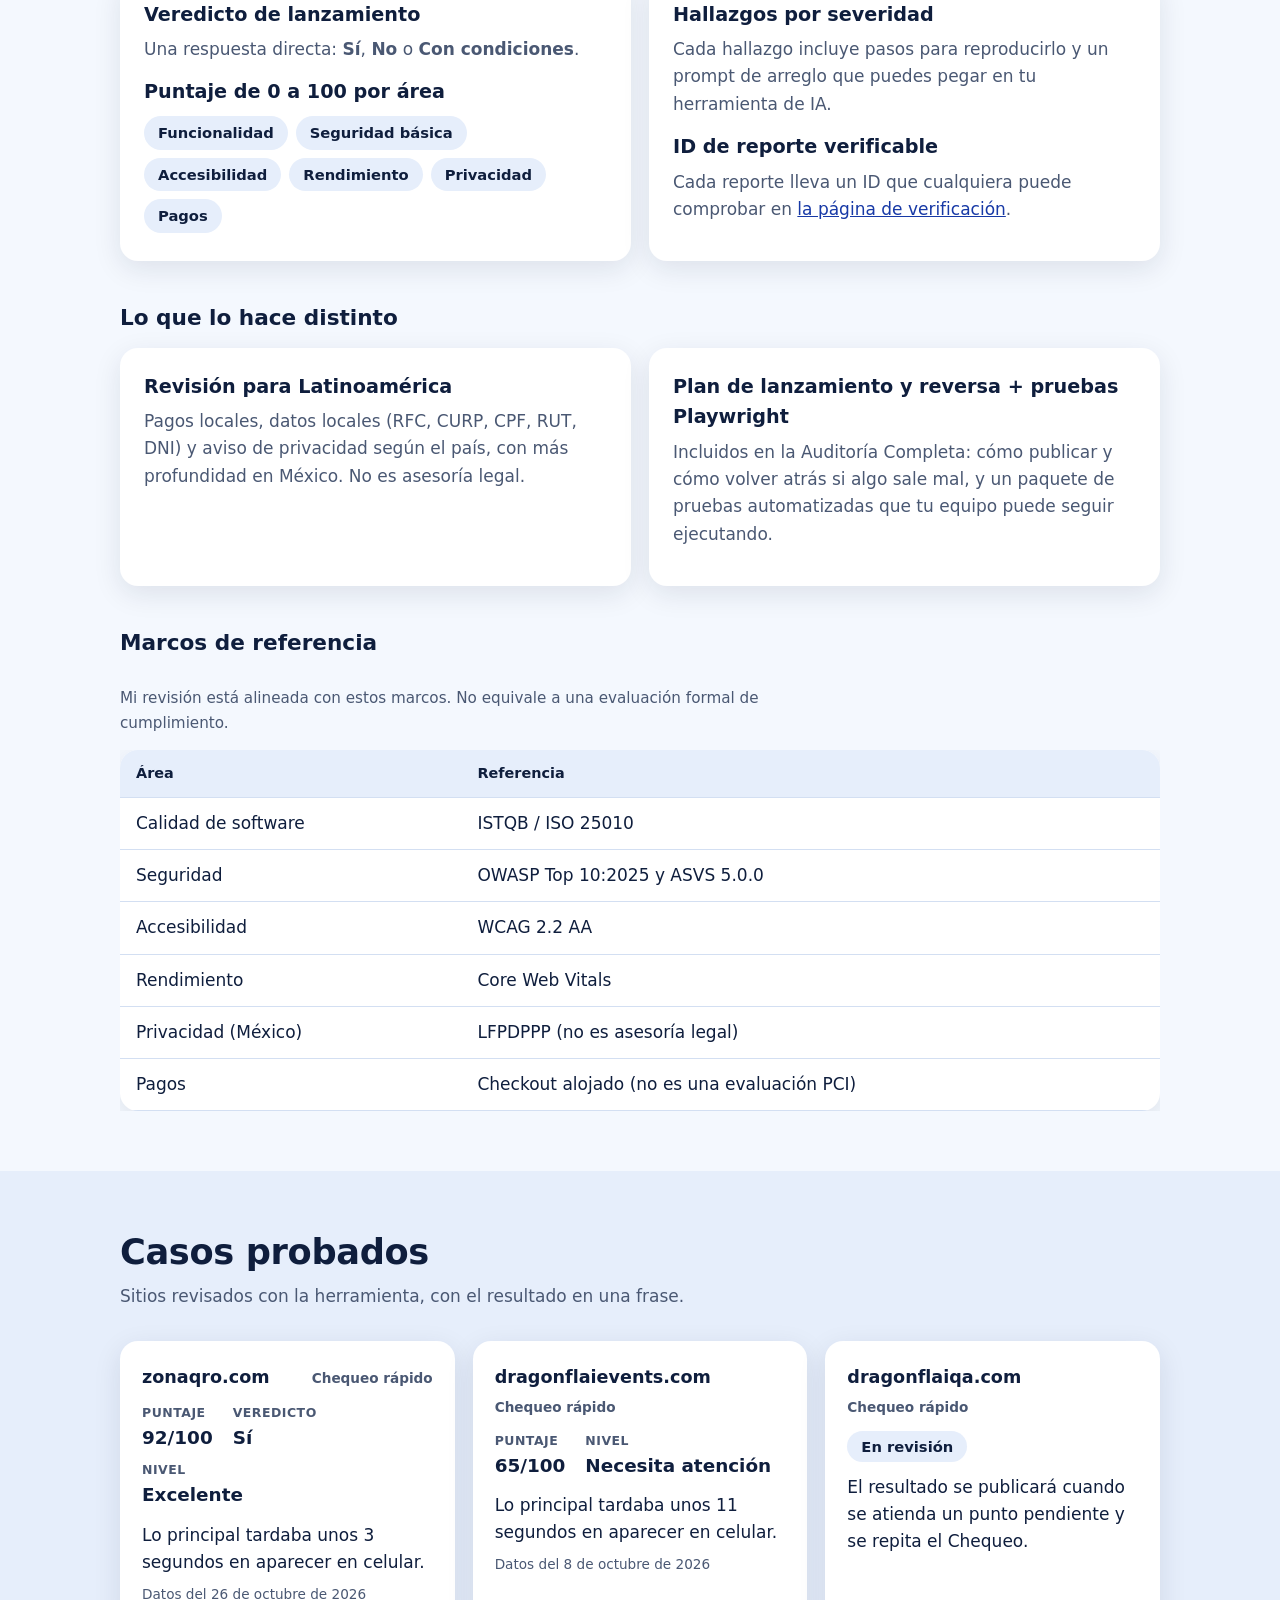
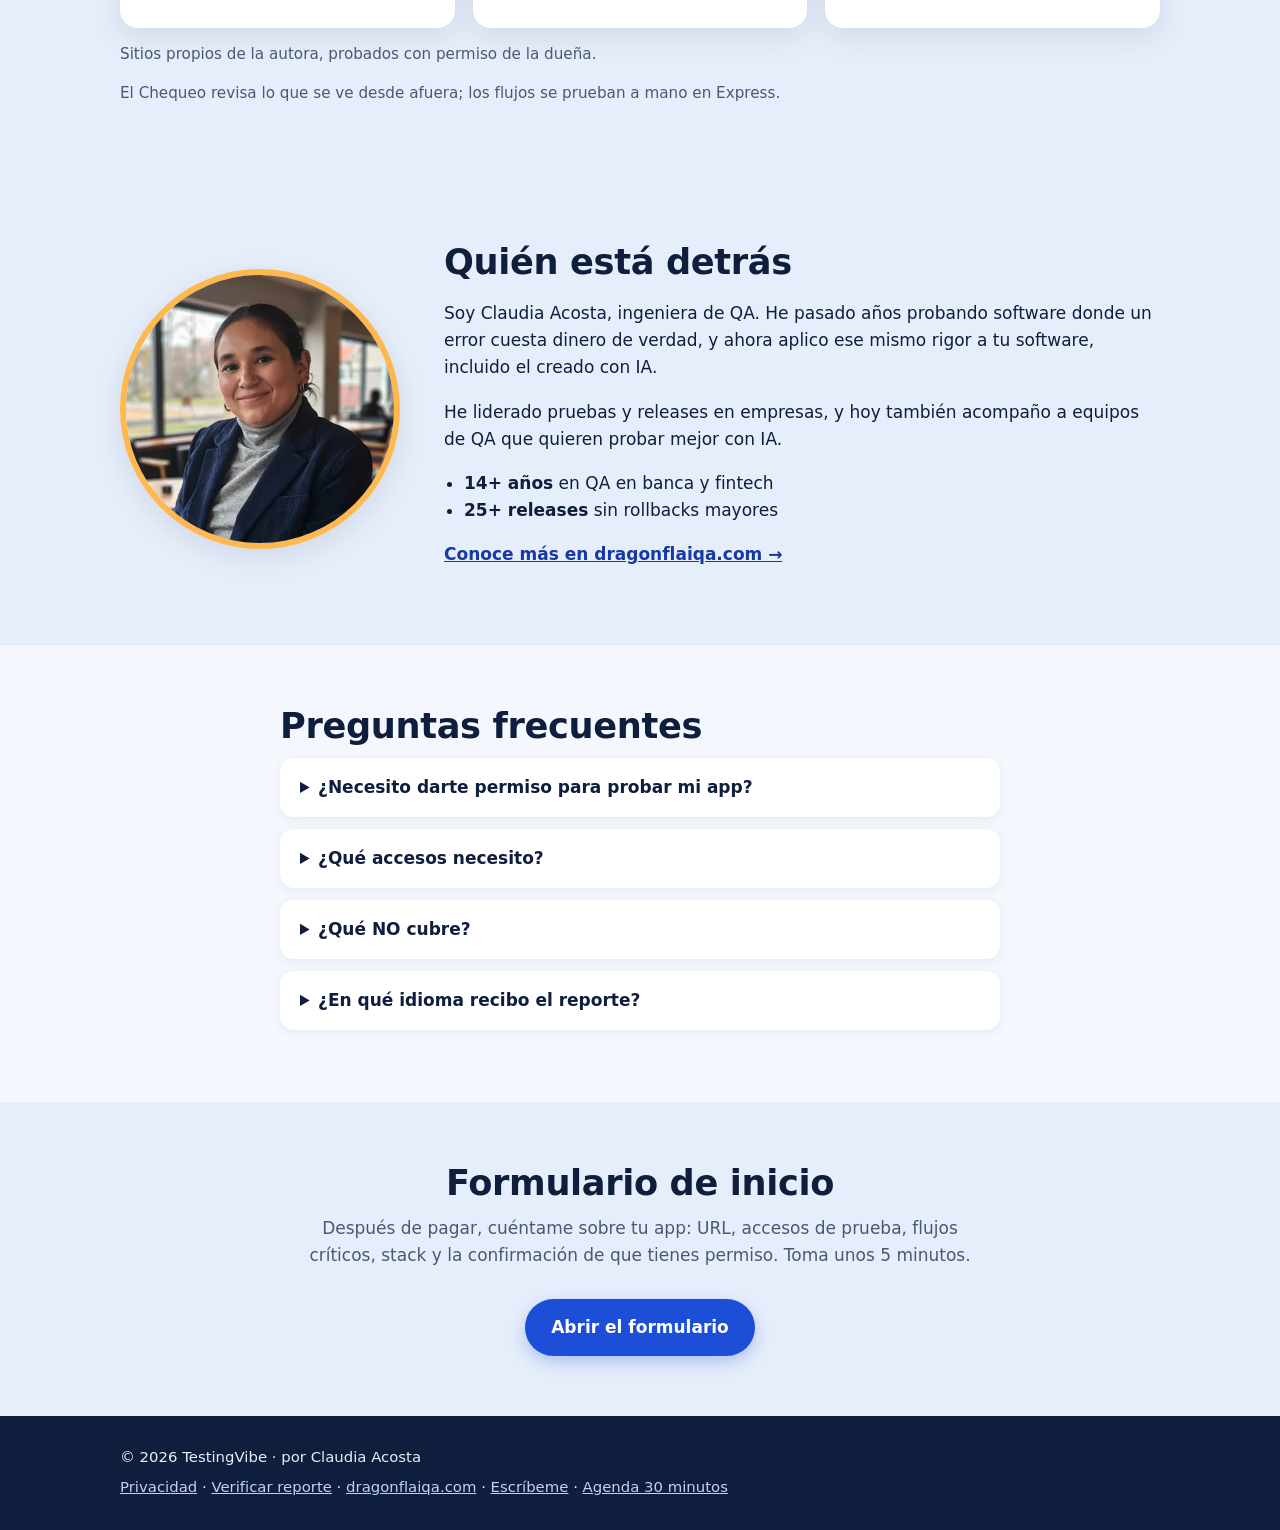
==== commit 8087cbdf: "Sección «Casos probados»: tarjetas desde data/casos.json (ES/EN), menú «Casos» y verificación de que" ====
--- a/index.html
+++ b/index.html
@@ -63,6 +63,7 @@
       <a href="#paquetes" data-i18n="nav.pricing">Paquetes</a>
       <a href="#asesoria" data-i18n="nav.advice">Asesoría</a>
       <a href="#recibes" data-i18n="nav.receive">Qué recibes</a>
+      <a href="#casos" data-i18n="nav.cases">Casos</a>
       <a href="#faq" data-i18n="nav.faq">FAQ</a>
       <!-- BLOG: fuera de la publicación (ver _borradores/). Para volver: publicar artículos reales y restaurar este enlace.
       <a href="/blog/" class="flag flag-blog" data-i18n="nav.blog">Blog</a>
@@ -327,6 +328,18 @@
   </div>
 </section>
 
+<!-- 5b. CASOS PROBADOS (datos en data/casos.json) -->
+<section id="casos" class="section alt">
+  <div class="wrap">
+    <h2 data-i18n="cases.h2">Casos probados</h2>
+    <p class="sub" data-i18n="cases.sub">Sitios revisados con la herramienta, con el resultado en una frase.</p>
+    <div id="casos-lista" class="casos"></div>
+    <noscript><p class="note" data-i18n="cases.nojs">Activa JavaScript para ver los casos.</p></noscript>
+    <p class="note" data-i18n="cases.own">Sitios propios de la autora, probados con permiso de la dueña.</p>
+    <p class="note" data-i18n="cases.scope">El Chequeo revisa lo que se ve desde afuera; los flujos se prueban a mano en Express.</p>
+  </div>
+</section>
+
 <!-- TESTIMONIOS: OCULTOS hasta tener testimonios reales (con permiso de quien los da). Para activarlos: poner los textos reales,
      quitar este comentario y poner SHOW_TESTIMONIALS en true (js/config.js).
 <section id="testimonios" class="section flag flag-testimonials">
@@ -404,5 +417,6 @@
 
 <script src="/js/i18n.js" defer></script>
 <script src="/js/main.js" defer></script>
+<script src="/js/casos.js" defer></script>
 </body>
 </html>
--- a/css/styles.css
+++ b/css/styles.css
@@ -62,6 +62,20 @@
 h3{margin:0 0 6px;font-size:1.2rem}
 .sub{color:var(--muted);margin:0 0 30px;max-width:62ch}
 .note{color:var(--muted);font-size:.95rem;margin-top:26px;max-width:70ch}
+.casos{display:grid;gap:18px}
+.casos+.note,.casos~.note{margin-top:14px}
+.caso{background:var(--surface);border-radius:var(--radius);padding:22px;box-shadow:var(--shadow)}
+.caso-top{display:flex;flex-wrap:wrap;align-items:baseline;justify-content:space-between;gap:6px 12px;margin-bottom:12px}
+.caso-sitio{margin:0;font-size:1.1rem;overflow-wrap:anywhere}
+.caso-paquete{font-size:.85rem;font-weight:600;color:var(--muted)}
+.caso-datos{display:flex;flex-wrap:wrap;gap:8px 20px;margin:0 0 12px}
+.caso-datos div{display:flex;flex-direction:column}
+.caso-datos dt{font-size:.78rem;font-weight:600;color:var(--muted);text-transform:uppercase;letter-spacing:.04em}
+.caso-datos dd{margin:0;font-size:1.15rem;font-weight:700}
+.caso-estado{display:inline-block;margin:0 0 12px;background:var(--bg-alt);border-radius:999px;padding:4px 14px;font-size:.92rem;font-weight:700}
+.caso-frase{margin:0 0 8px}
+.caso-fecha{margin:0;font-size:.85rem;color:var(--muted)}
+@media(min-width:820px){.casos{grid-template-columns:repeat(3,1fr)}}
 
 .stats{display:grid;gap:18px}
 .stat{margin:0;background:var(--surface);border-radius:var(--radius);padding:24px;box-shadow:var(--shadow)}
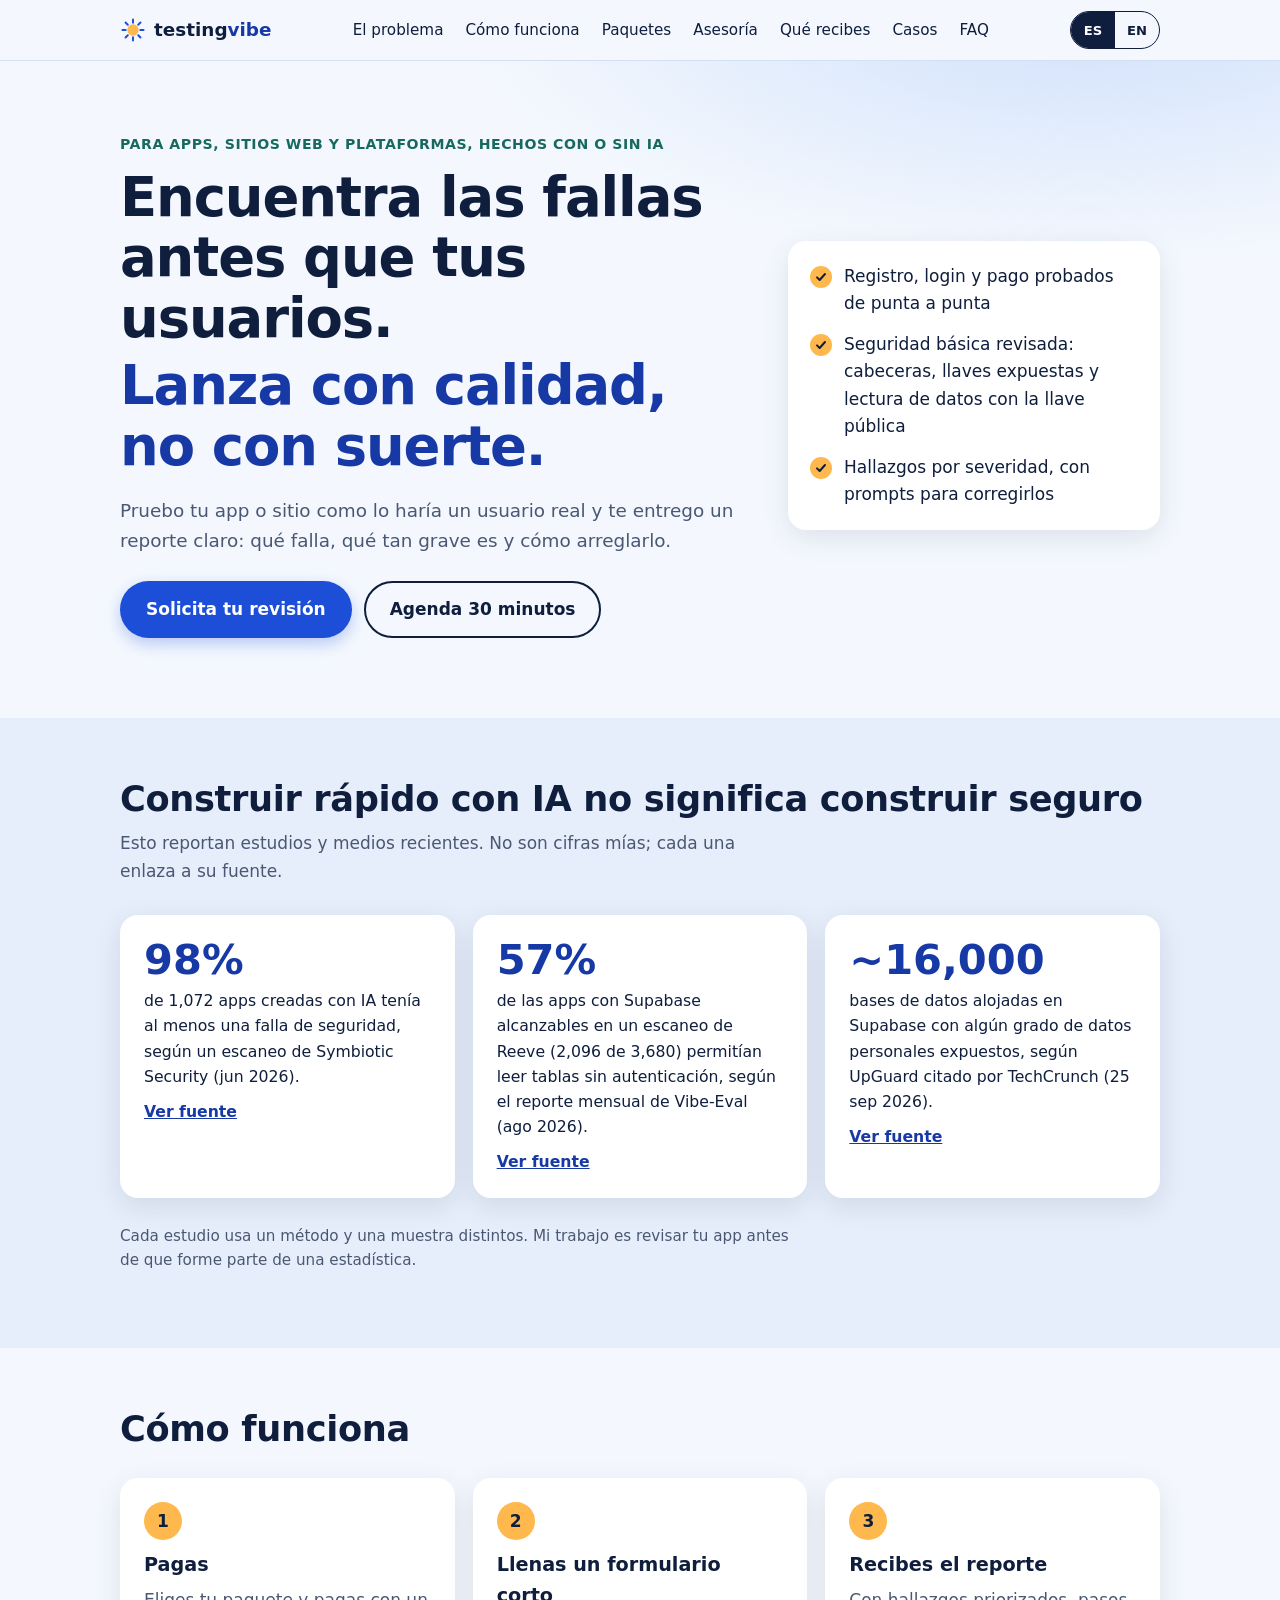
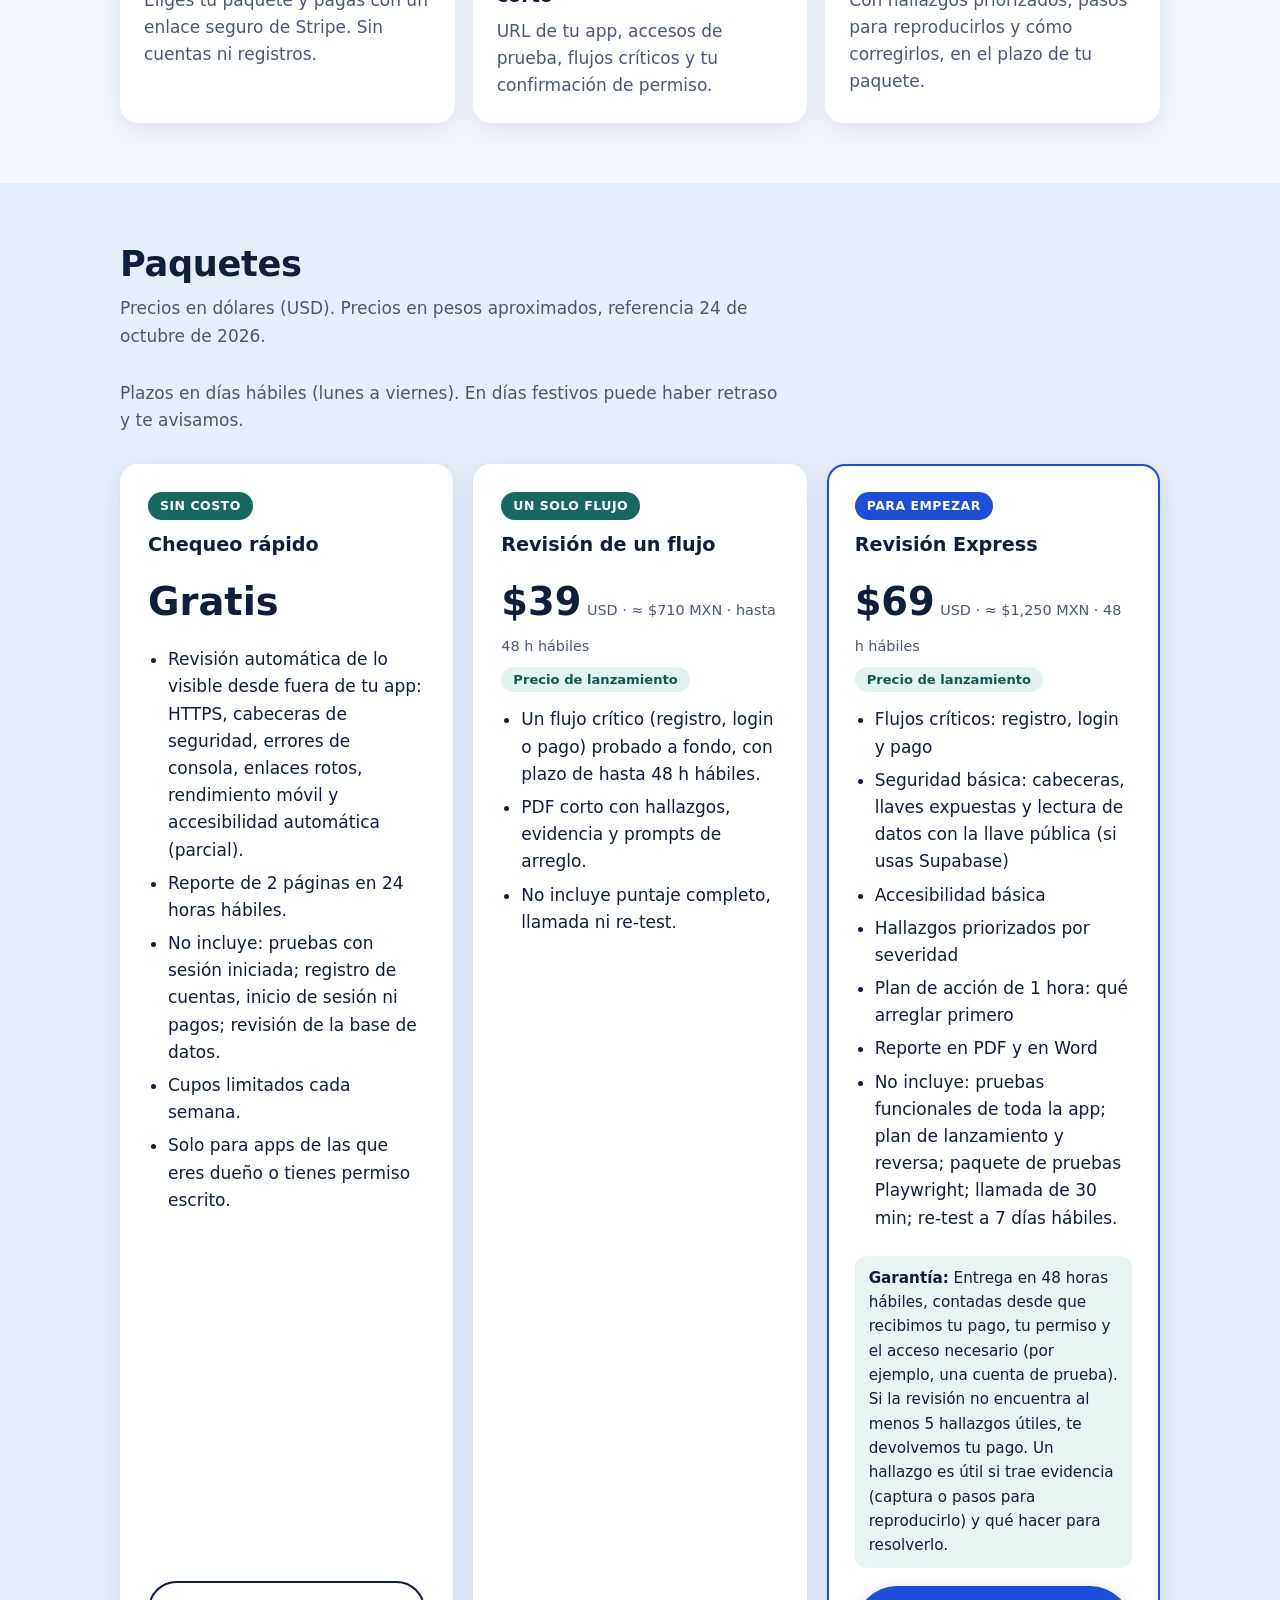
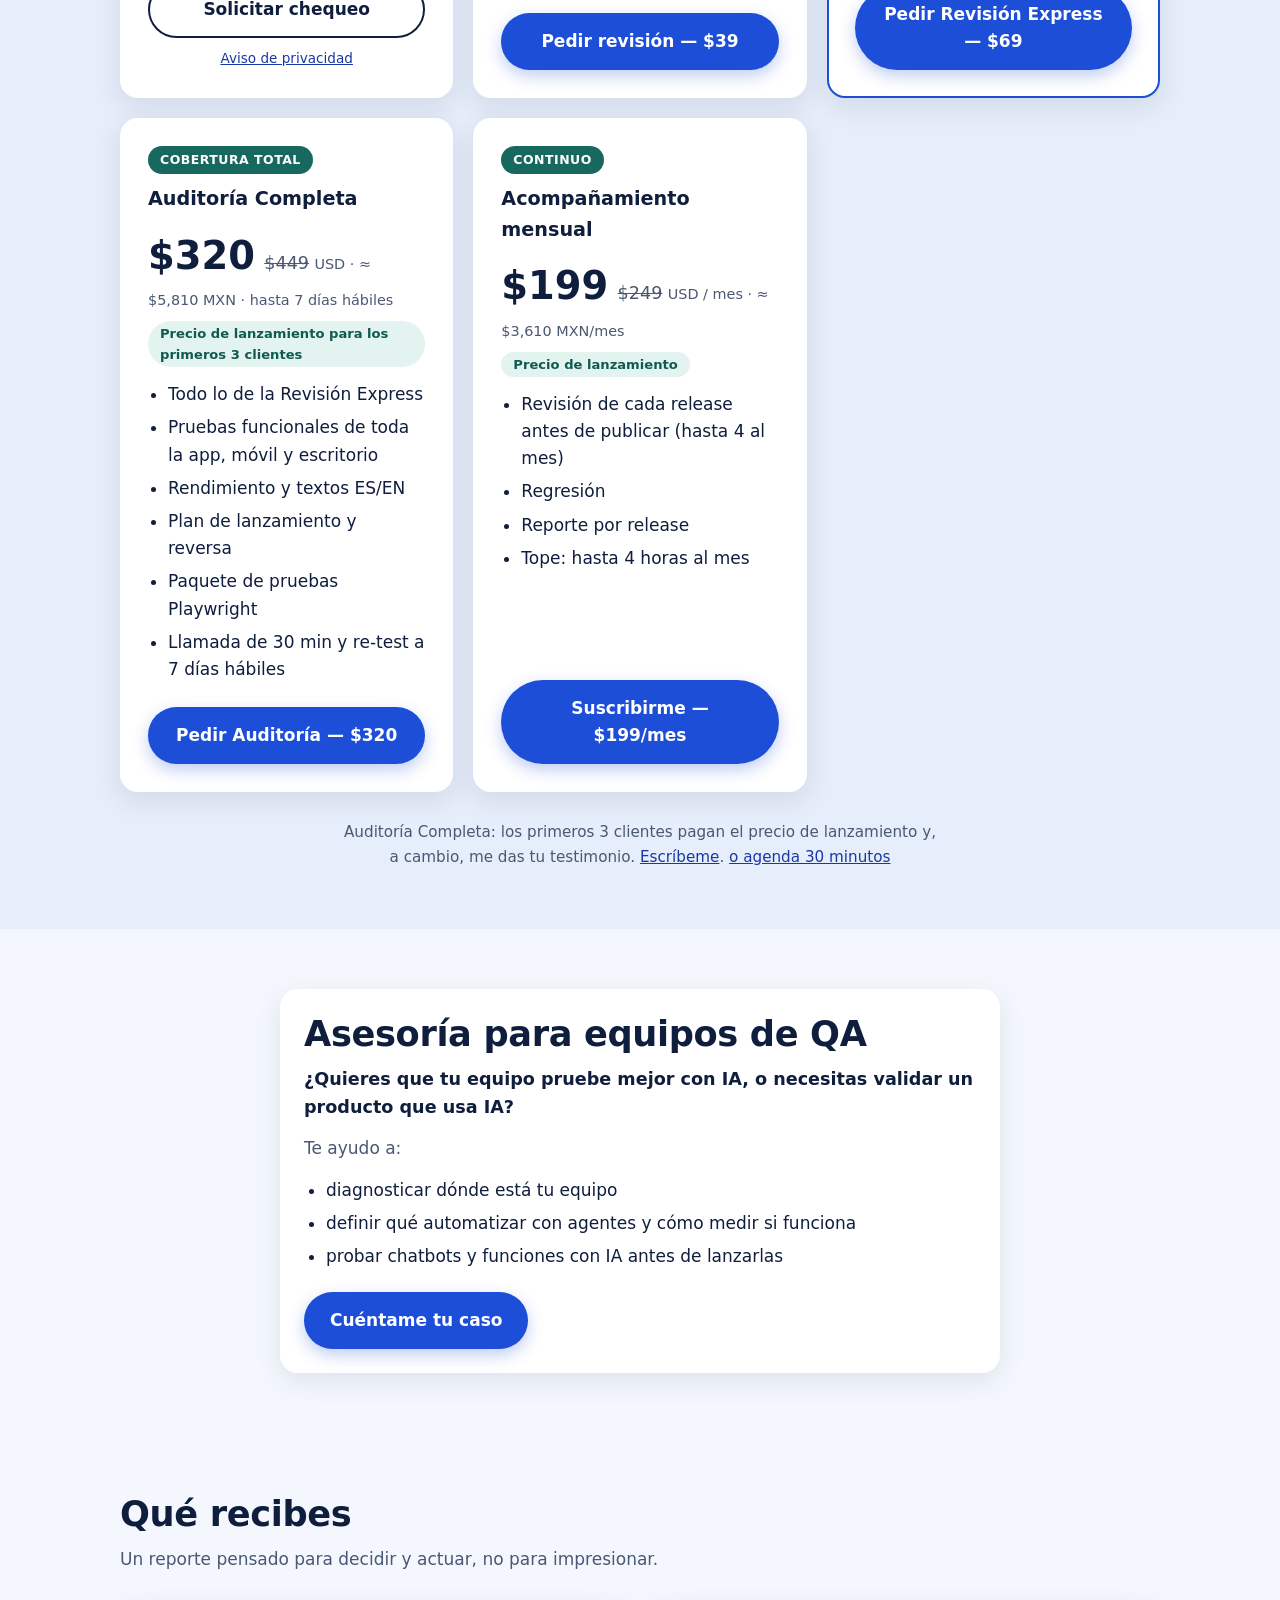
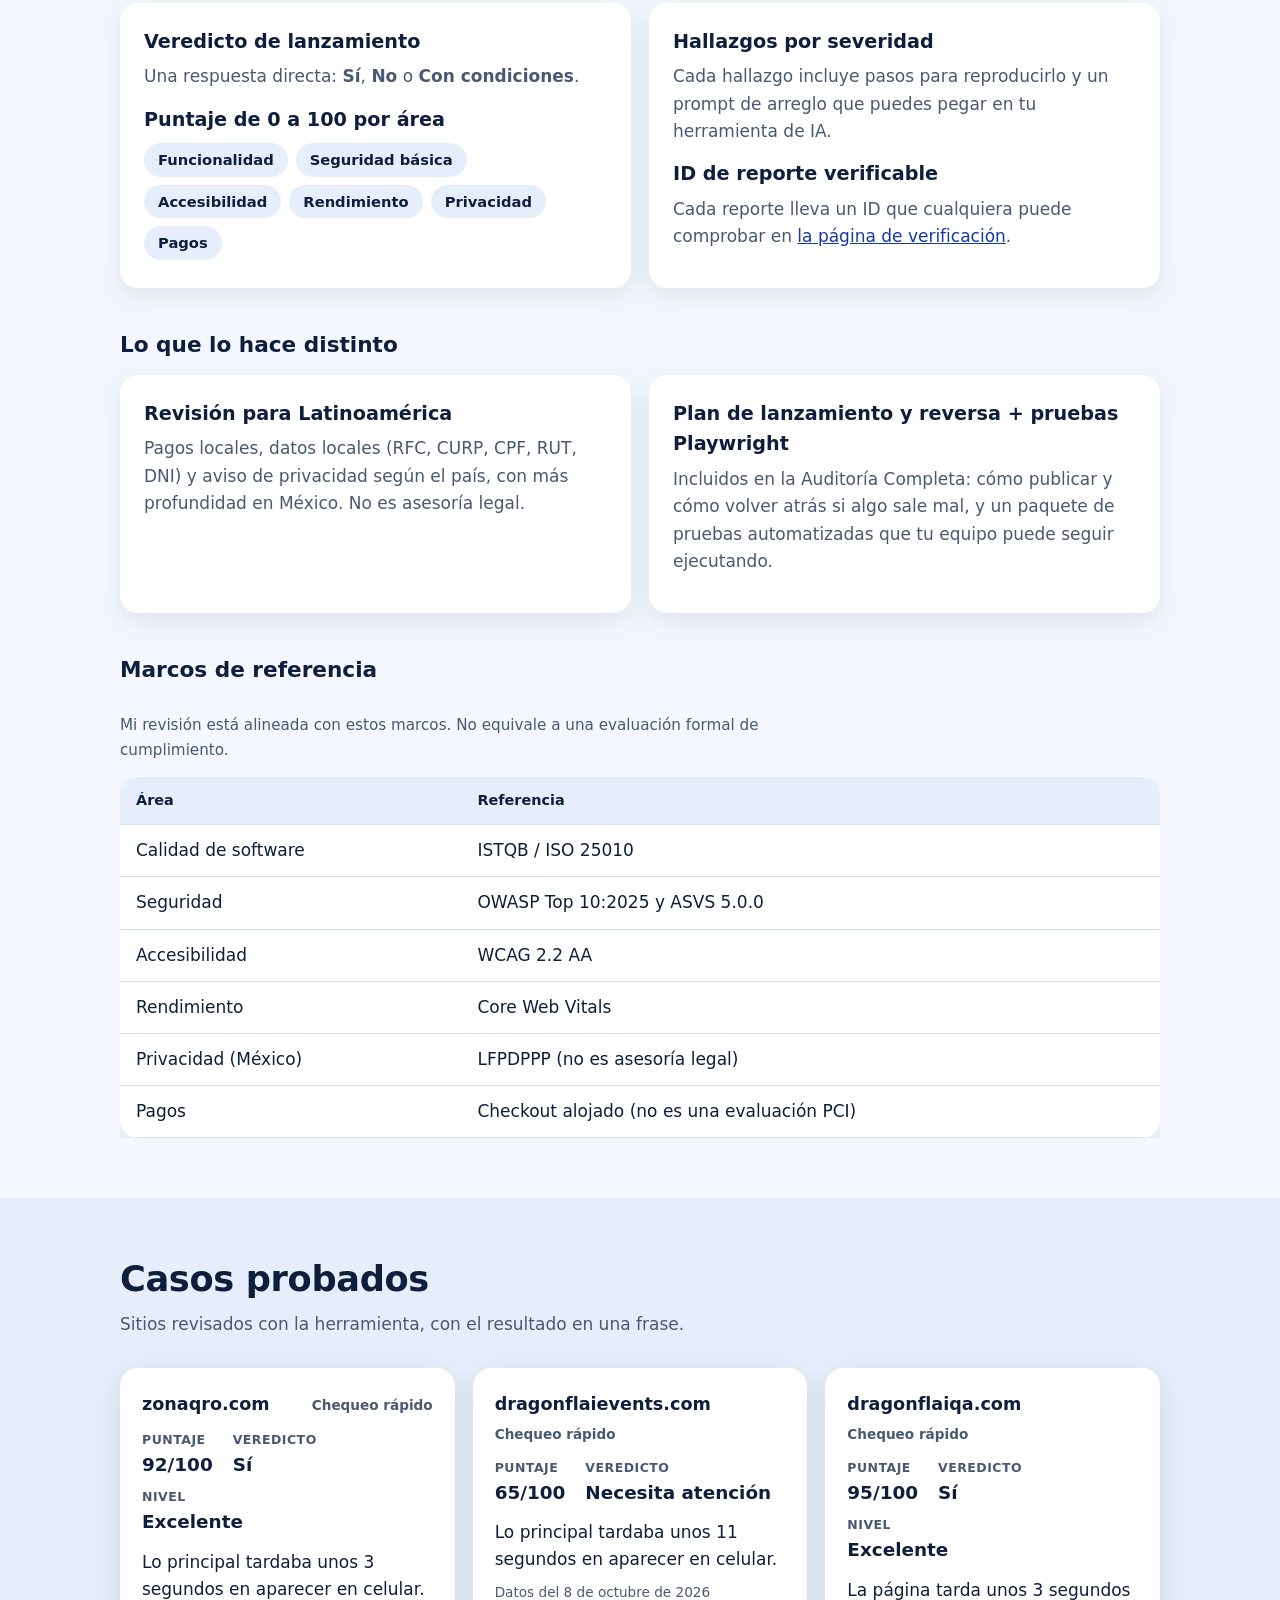
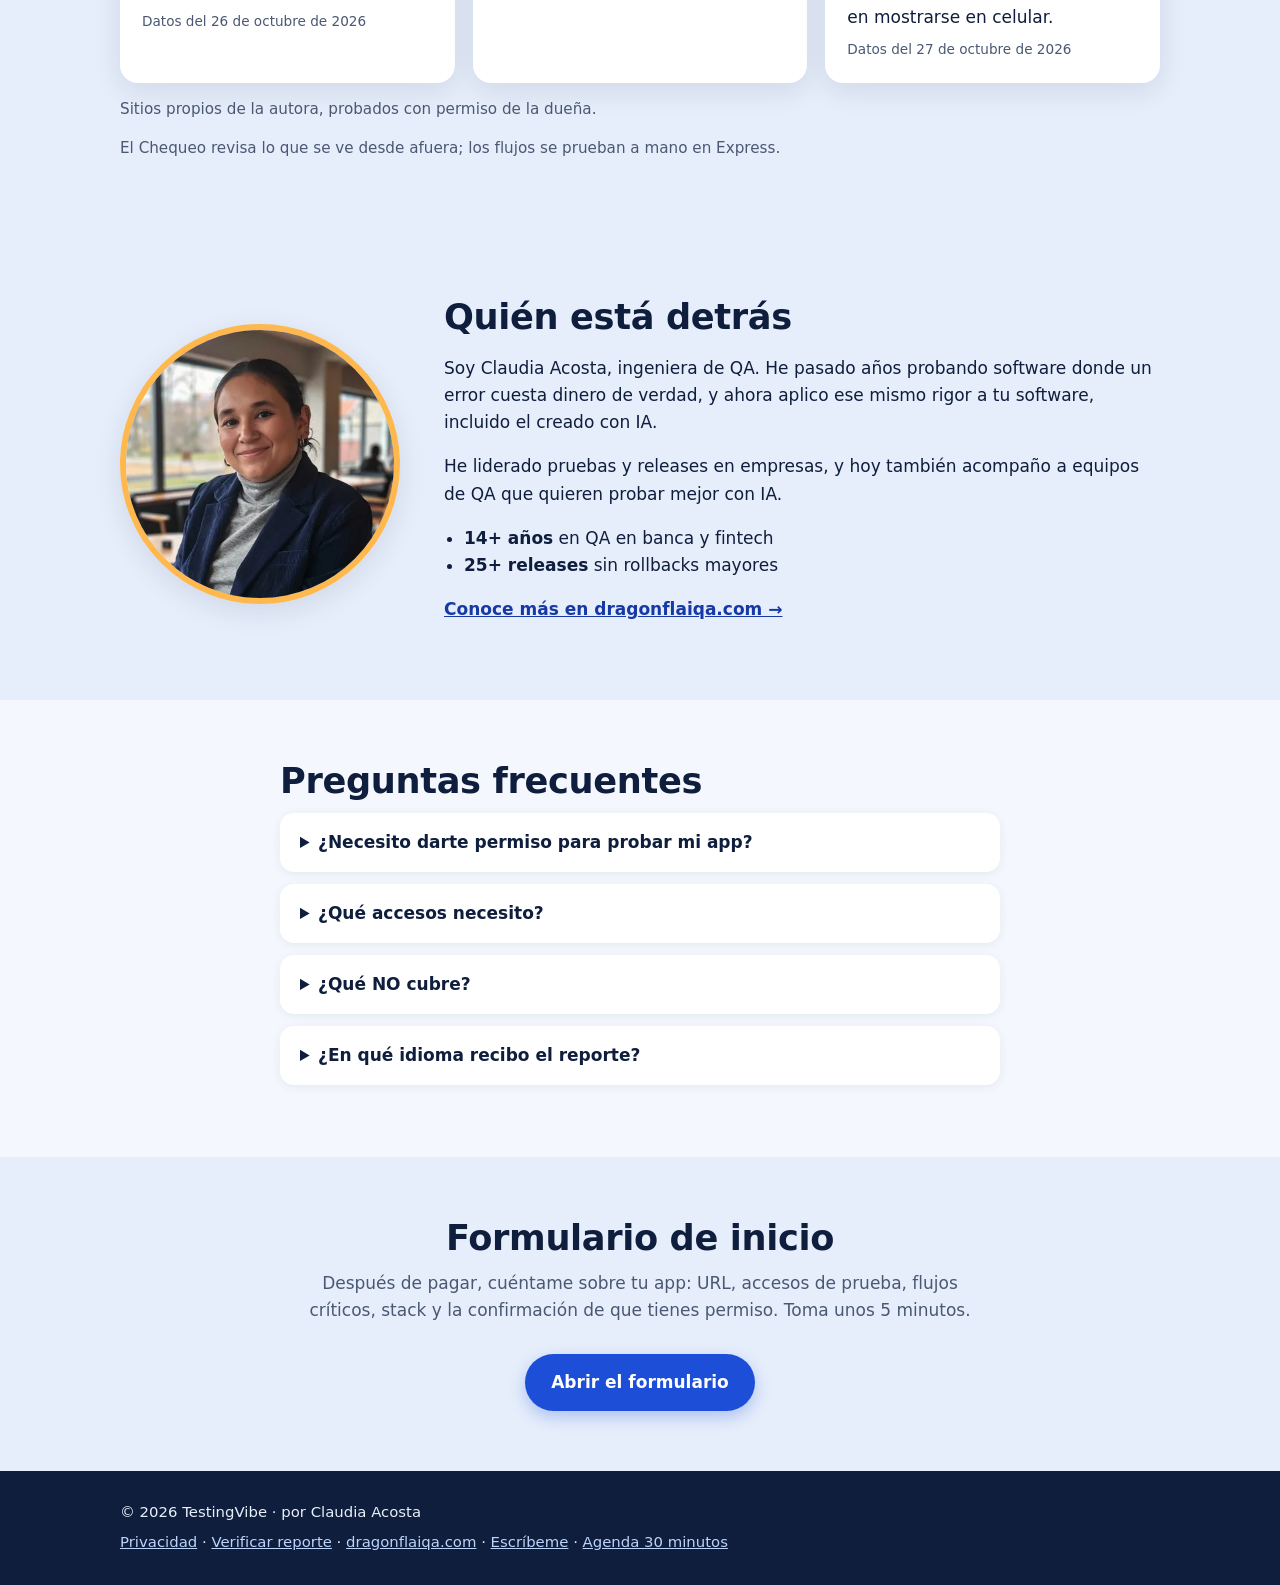
==== commit 407c1716: "Tarjeta de dragonflaiqa.com con el Chequeo TV-20261027-SF74; Express: lectura de datos con la llave " ====
--- a/index.html
+++ b/index.html
@@ -92,7 +92,7 @@
     </div>
     <ul class="hero-points" aria-label="Qué incluye" data-i18n-attr="aria-label:hero.pointsLabel">
       <li data-i18n="hero.p1">Registro, login y pago probados de punta a punta</li>
-      <li data-i18n="hero.p2">Seguridad básica revisada: cabeceras, llaves expuestas y acceso a datos</li>
+      <li data-i18n="hero.p2">Seguridad básica revisada: cabeceras, llaves expuestas y lectura de datos con la llave pública</li>
       <li data-i18n="hero.p3">Hallazgos por severidad, con prompts para corregirlos</li>
     </ul>
   </div>
@@ -185,7 +185,7 @@
         <p class="launch" data-i18n="pricing.launch">Precio de lanzamiento</p>
         <ul>
           <li data-i18n="pricing.ex.l1">Flujos críticos: registro, login y pago</li>
-          <li data-i18n="pricing.ex.l2">Seguridad básica: cabeceras, llaves expuestas y acceso a datos (RLS si usas Supabase)</li>
+          <li data-i18n="pricing.ex.l2">Seguridad básica: cabeceras, llaves expuestas y lectura de datos con la llave pública (si usas Supabase)</li>
           <li data-i18n="pricing.ex.l3">Accesibilidad básica</li>
           <li data-i18n="pricing.ex.l4">Hallazgos priorizados por severidad</li>
           <li data-i18n="pricing.ex.l5">Plan de acción de 1 hora: qué arreglar primero</li>
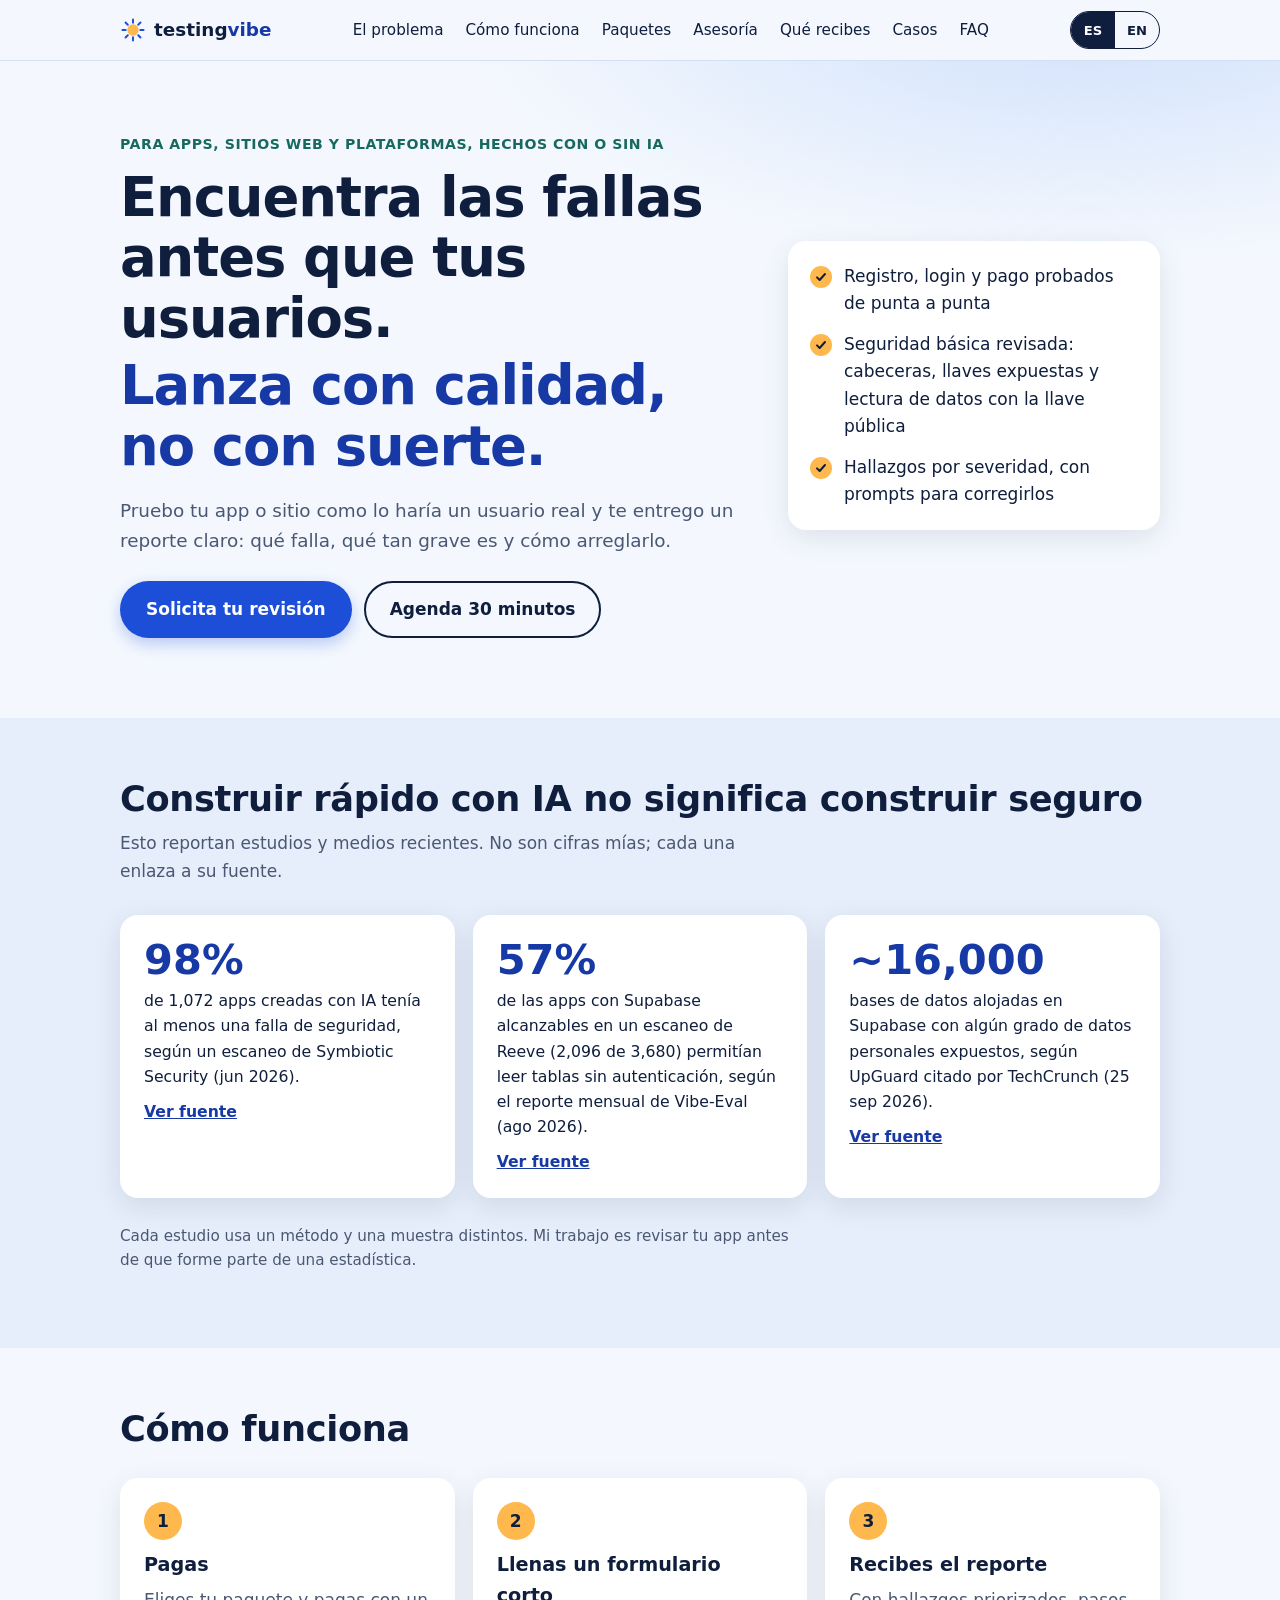
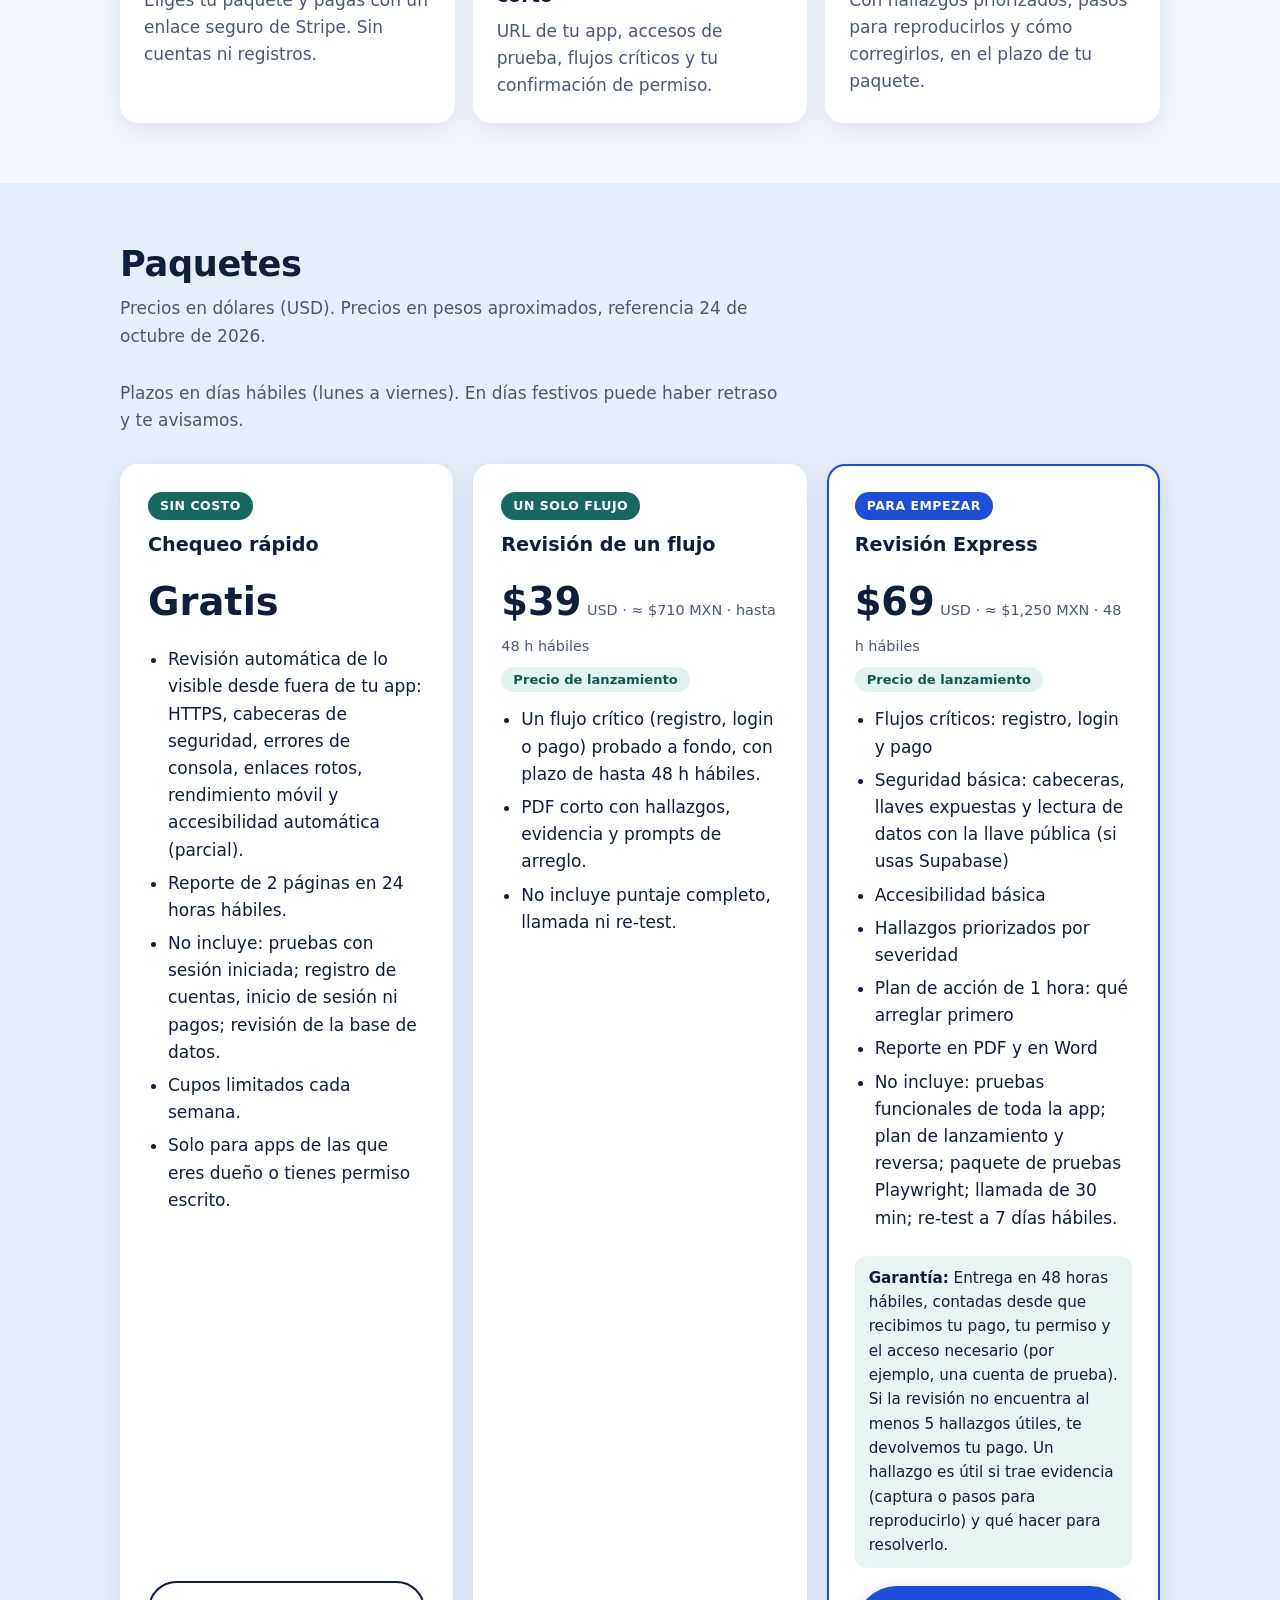
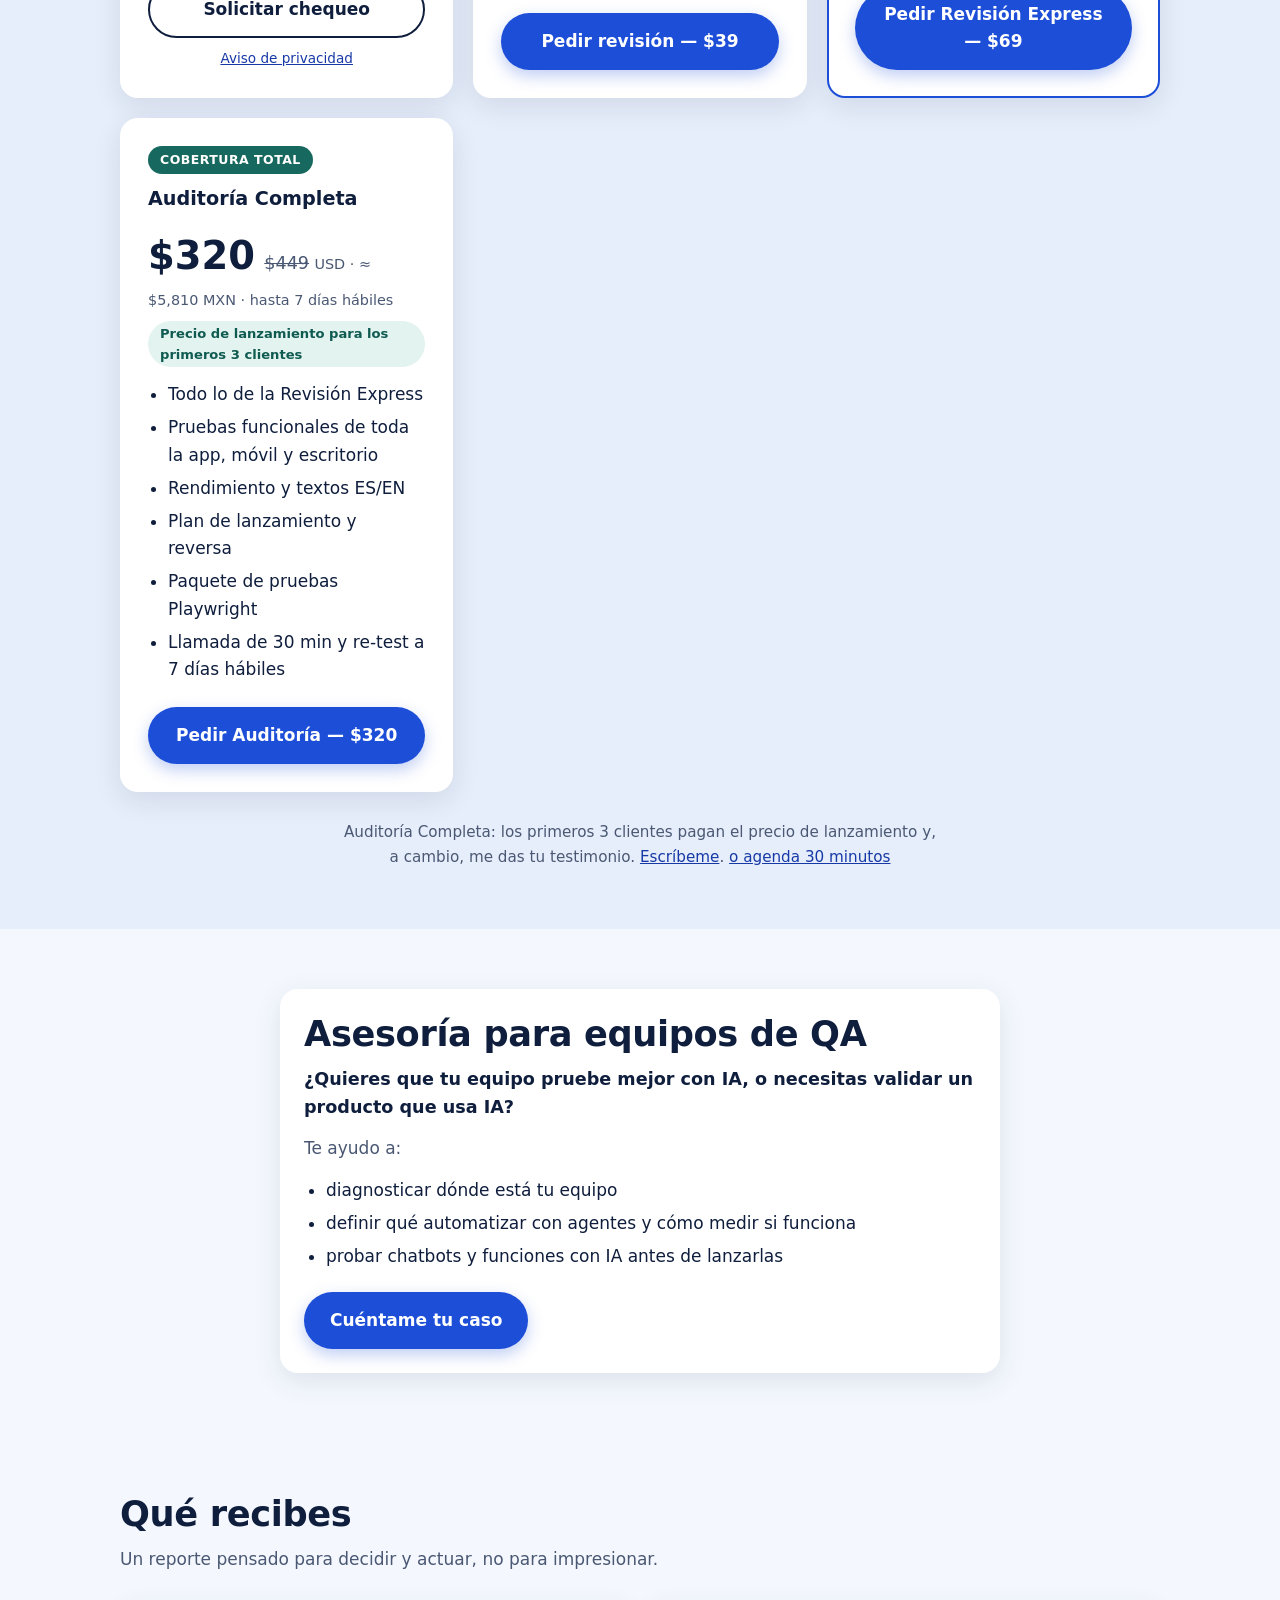
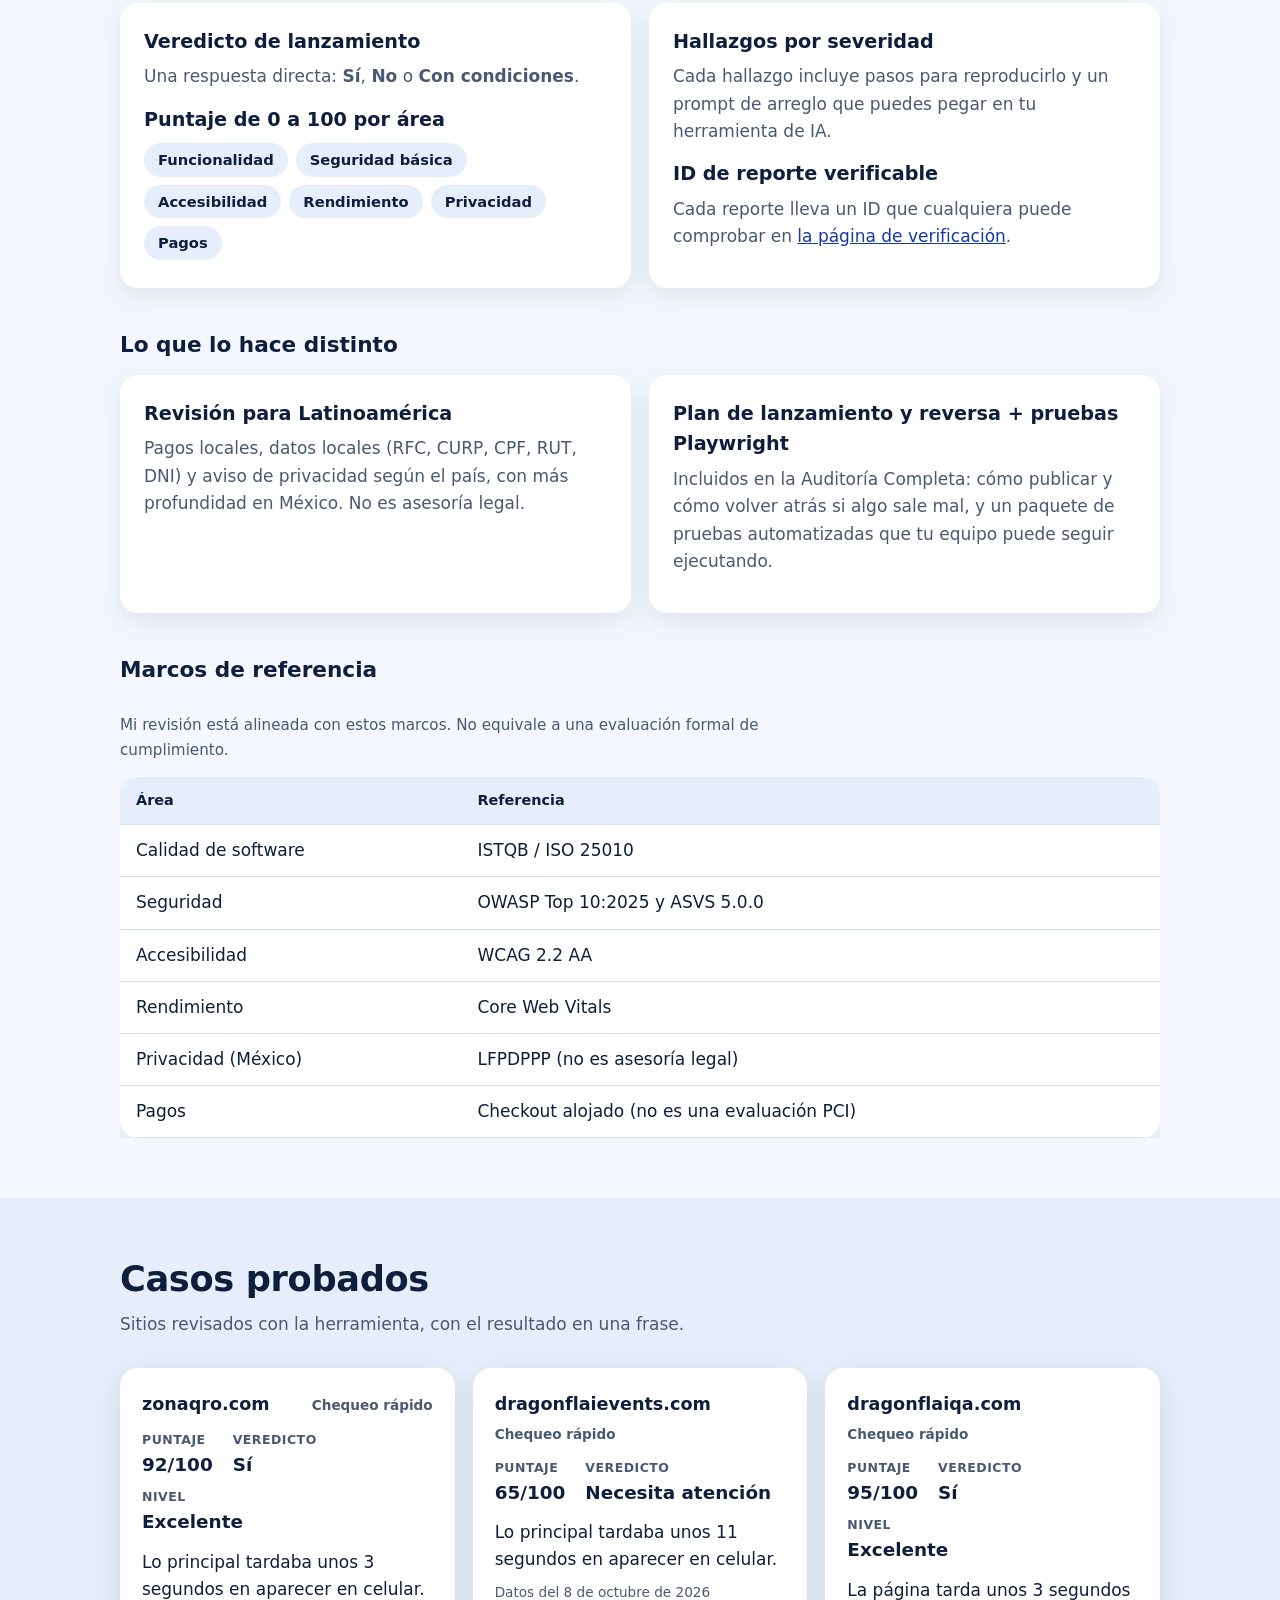
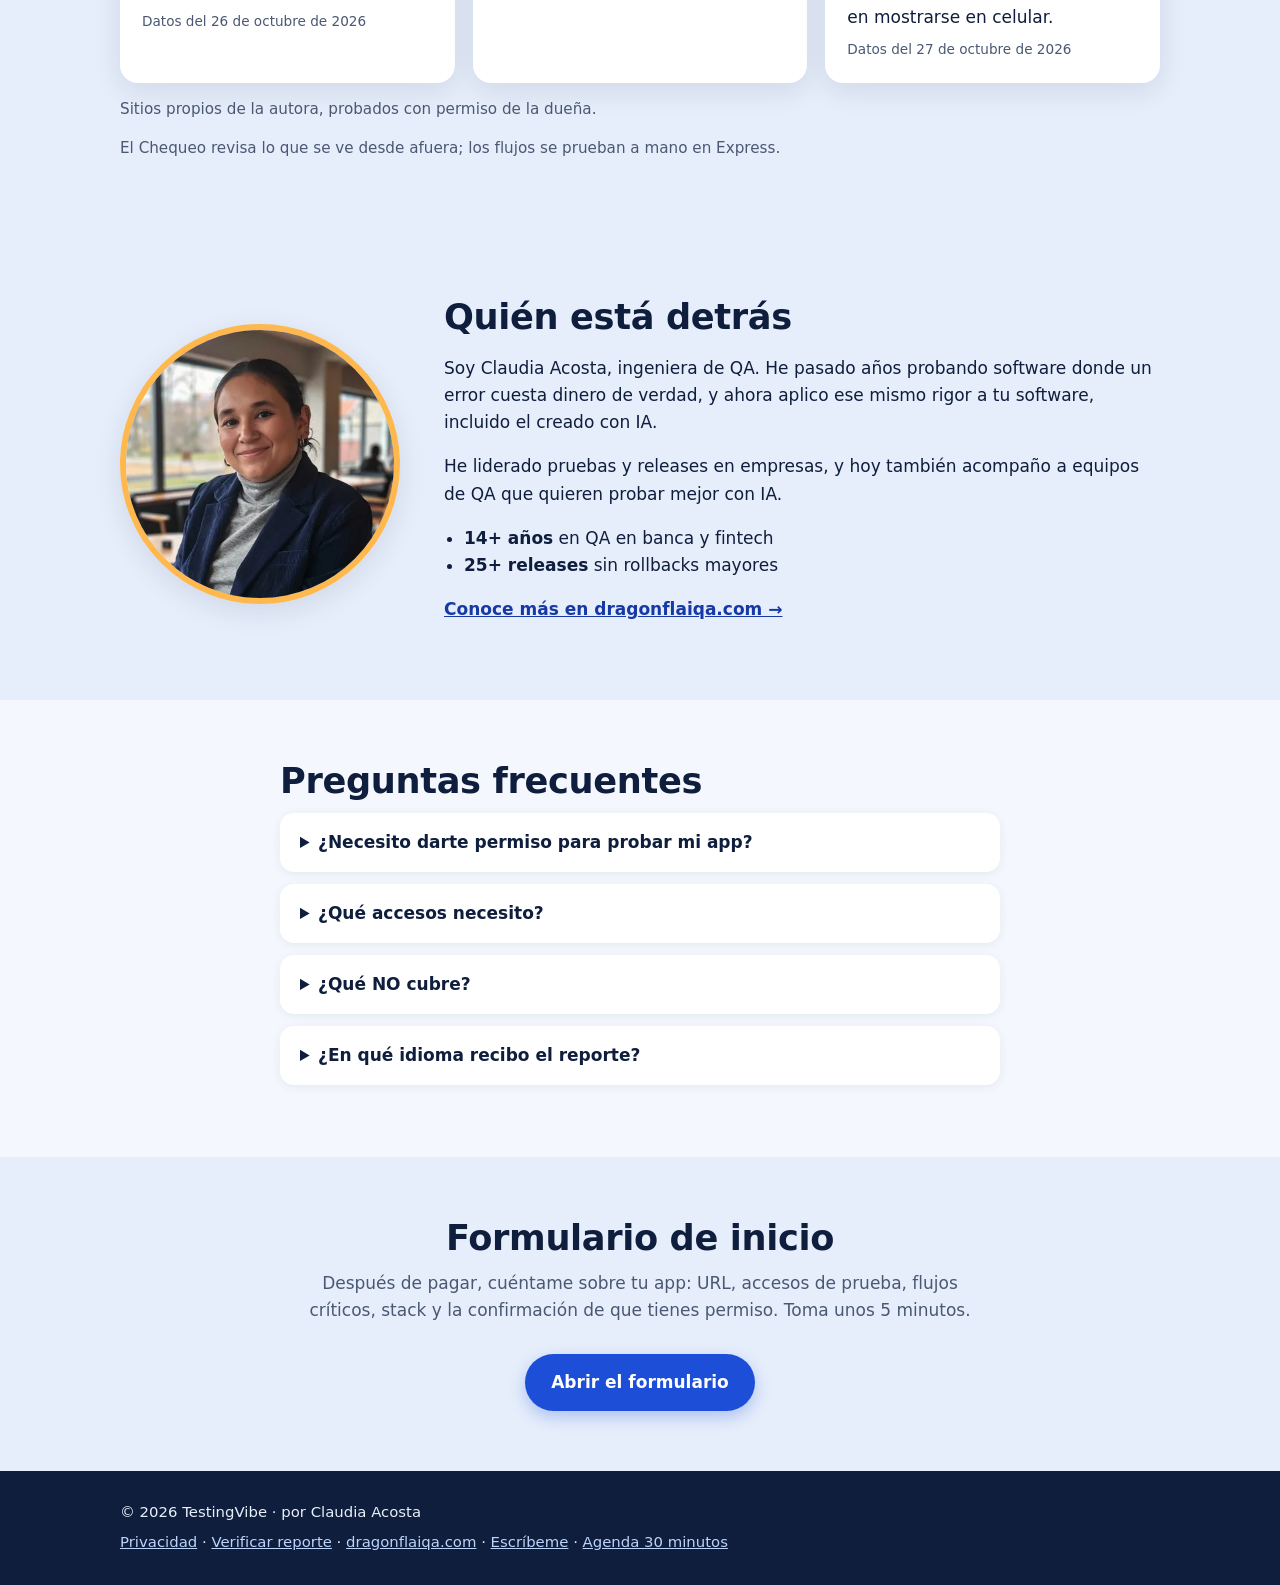
==== commit 34c3ab3e: "Ocultar Mensual: tarjeta, precio y enlace de pago (reversible: comentarios) Co-Authored-By: Claude S" ====
--- a/index.html
+++ b/index.html
@@ -212,6 +212,7 @@
         <a class="btn btn-primary" href="mailto:contacto@testingvibe.com" data-pay="auditoria" data-i18n="pricing.au.cta">Pedir Auditoría — $320</a>
       </article>
 
+      <!-- MENSUAL $199: OCULTO (por ahora no se ofrece; sin entrega definida). Para mostrarlo: quitar este comentario y el de su enlace de pago en js/links.js.
       <article id="mensual" class="card">
         <p class="badge muted" data-i18n="pricing.me.badge">Continuo</p>
         <h3 data-i18n="pricing.me.name">Acompañamiento mensual</h3>
@@ -225,6 +226,7 @@
         </ul>
         <a class="btn btn-primary" href="mailto:contacto@testingvibe.com" data-pay="mensual" data-i18n="pricing.me.cta">Suscribirme — $199/mes</a>
       </article>
+      -->
 
       <!-- CHECKLIST $19: OCULTO hasta que exista el PDF y su contenido real (no se puede comprar mientras tanto).
            Para activarlo: escribir la lista del contenido, quitar este comentario y poner SHOW_CHECKLIST en true (js/config.js).
